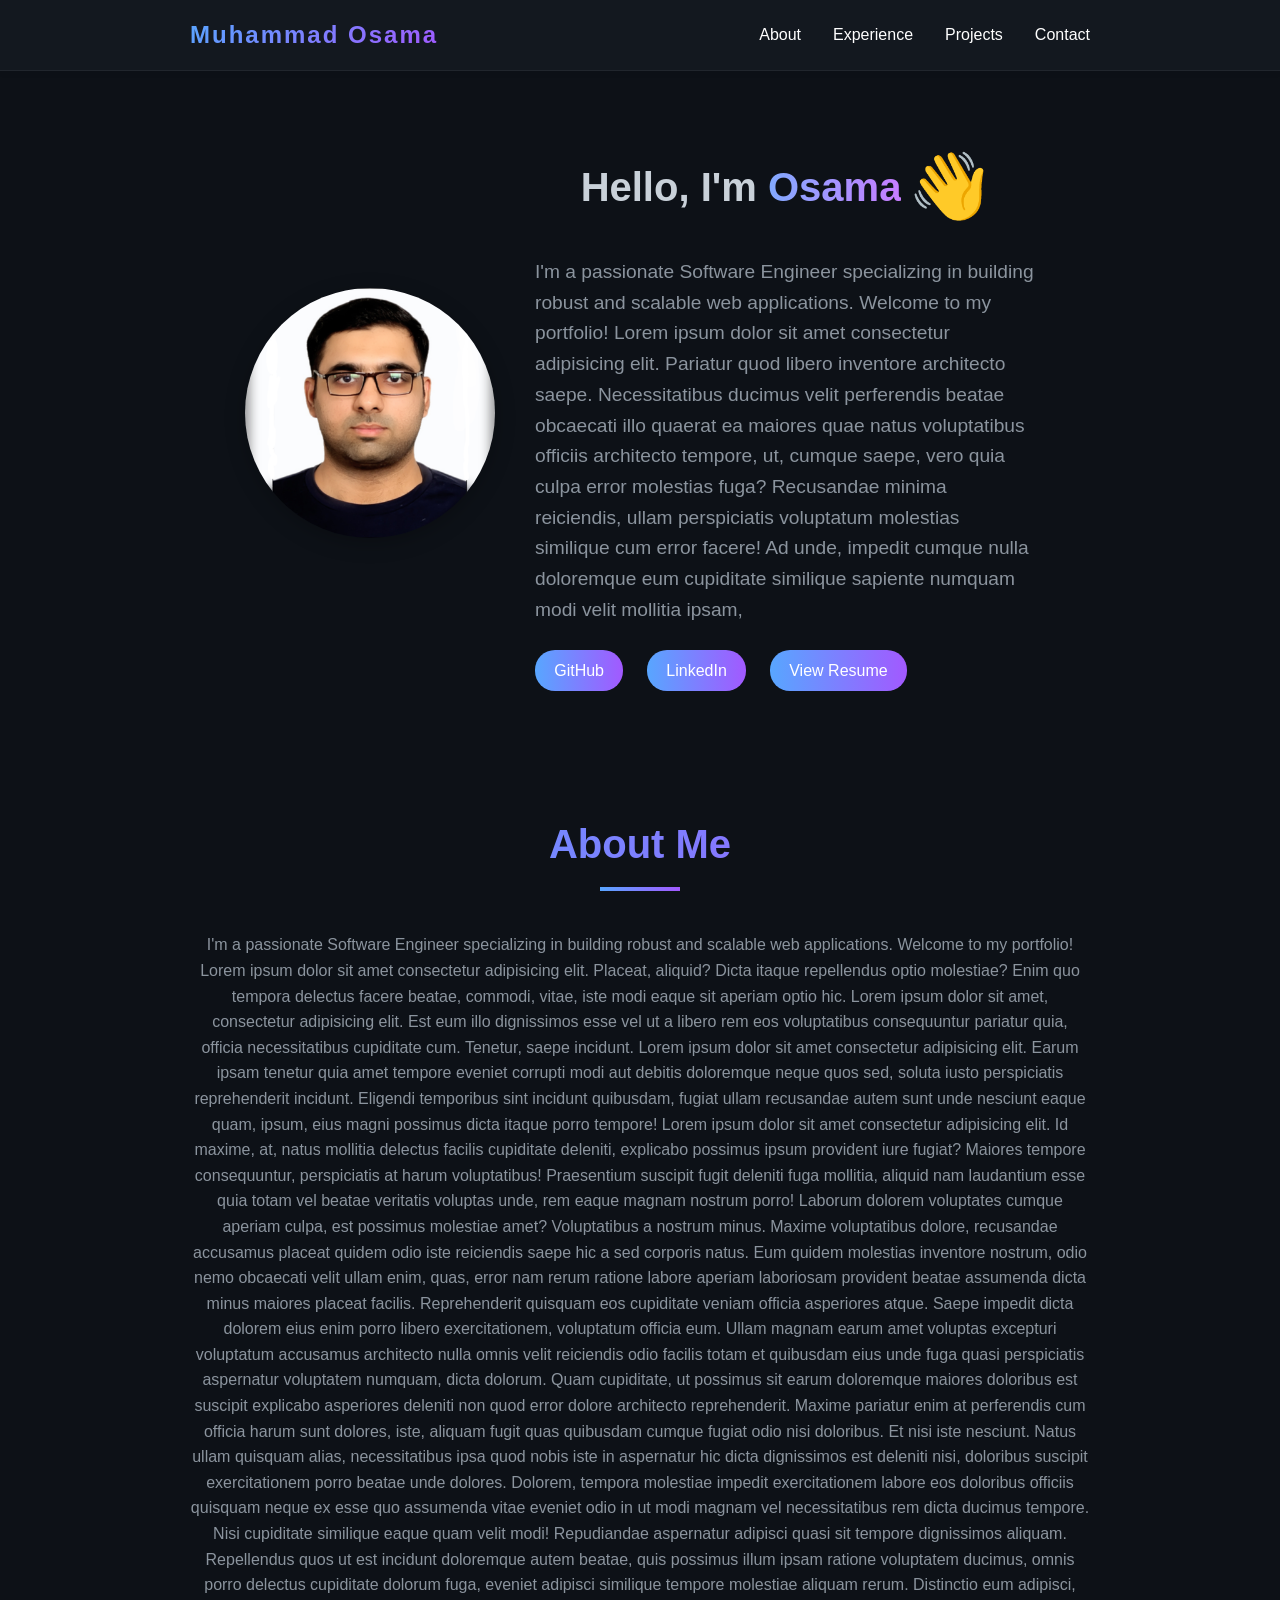
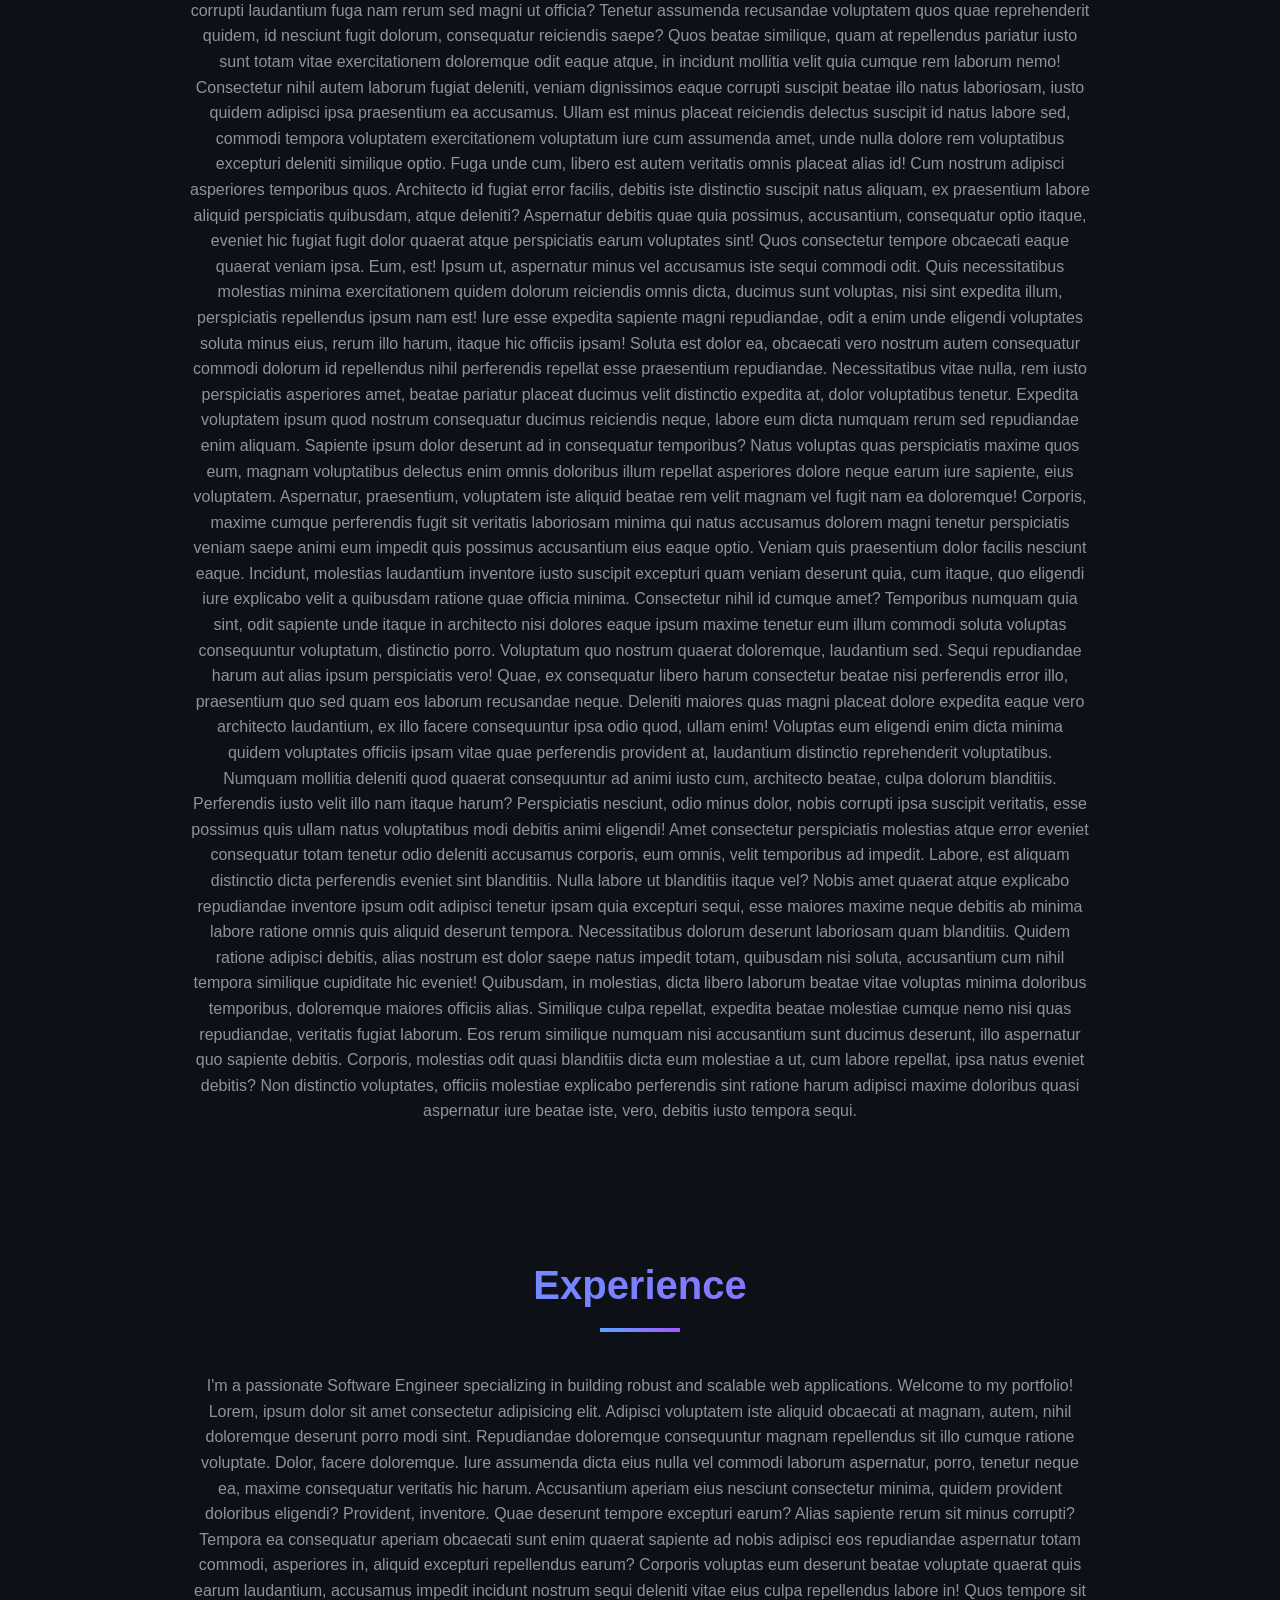
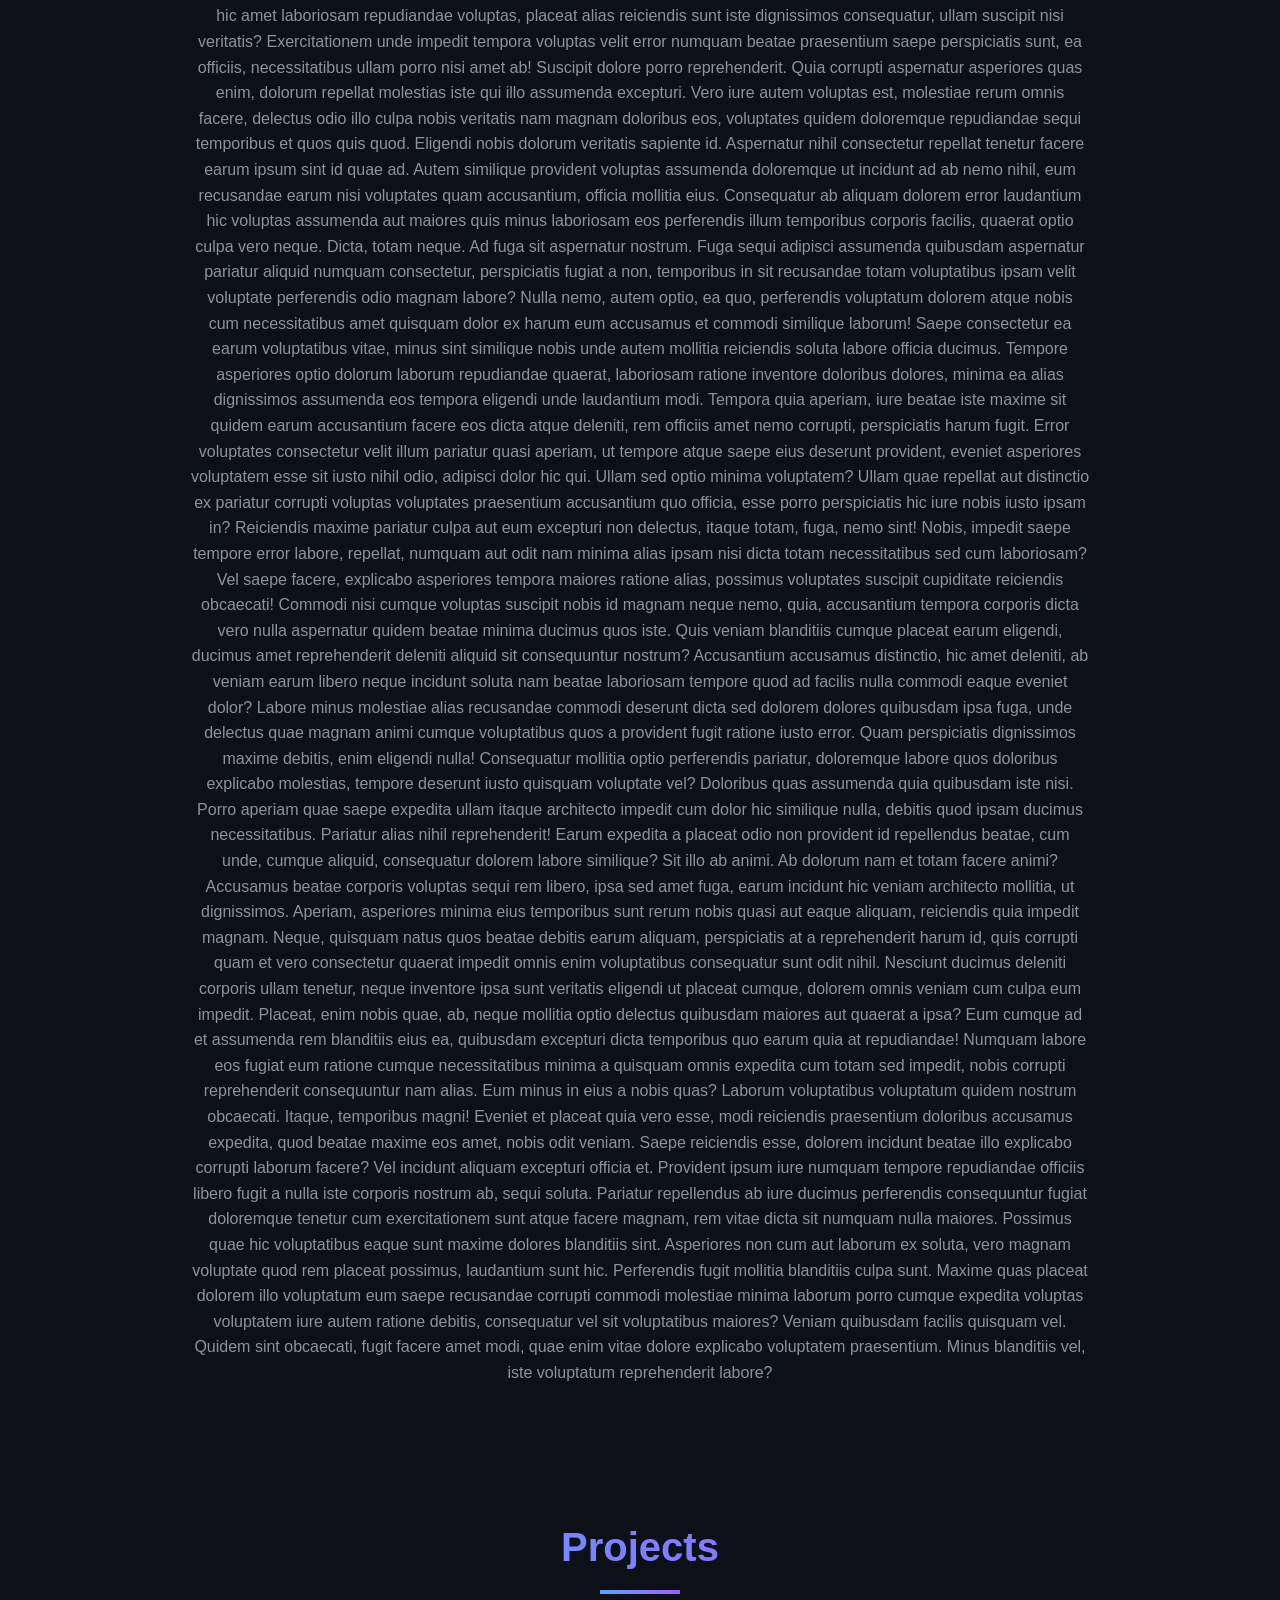
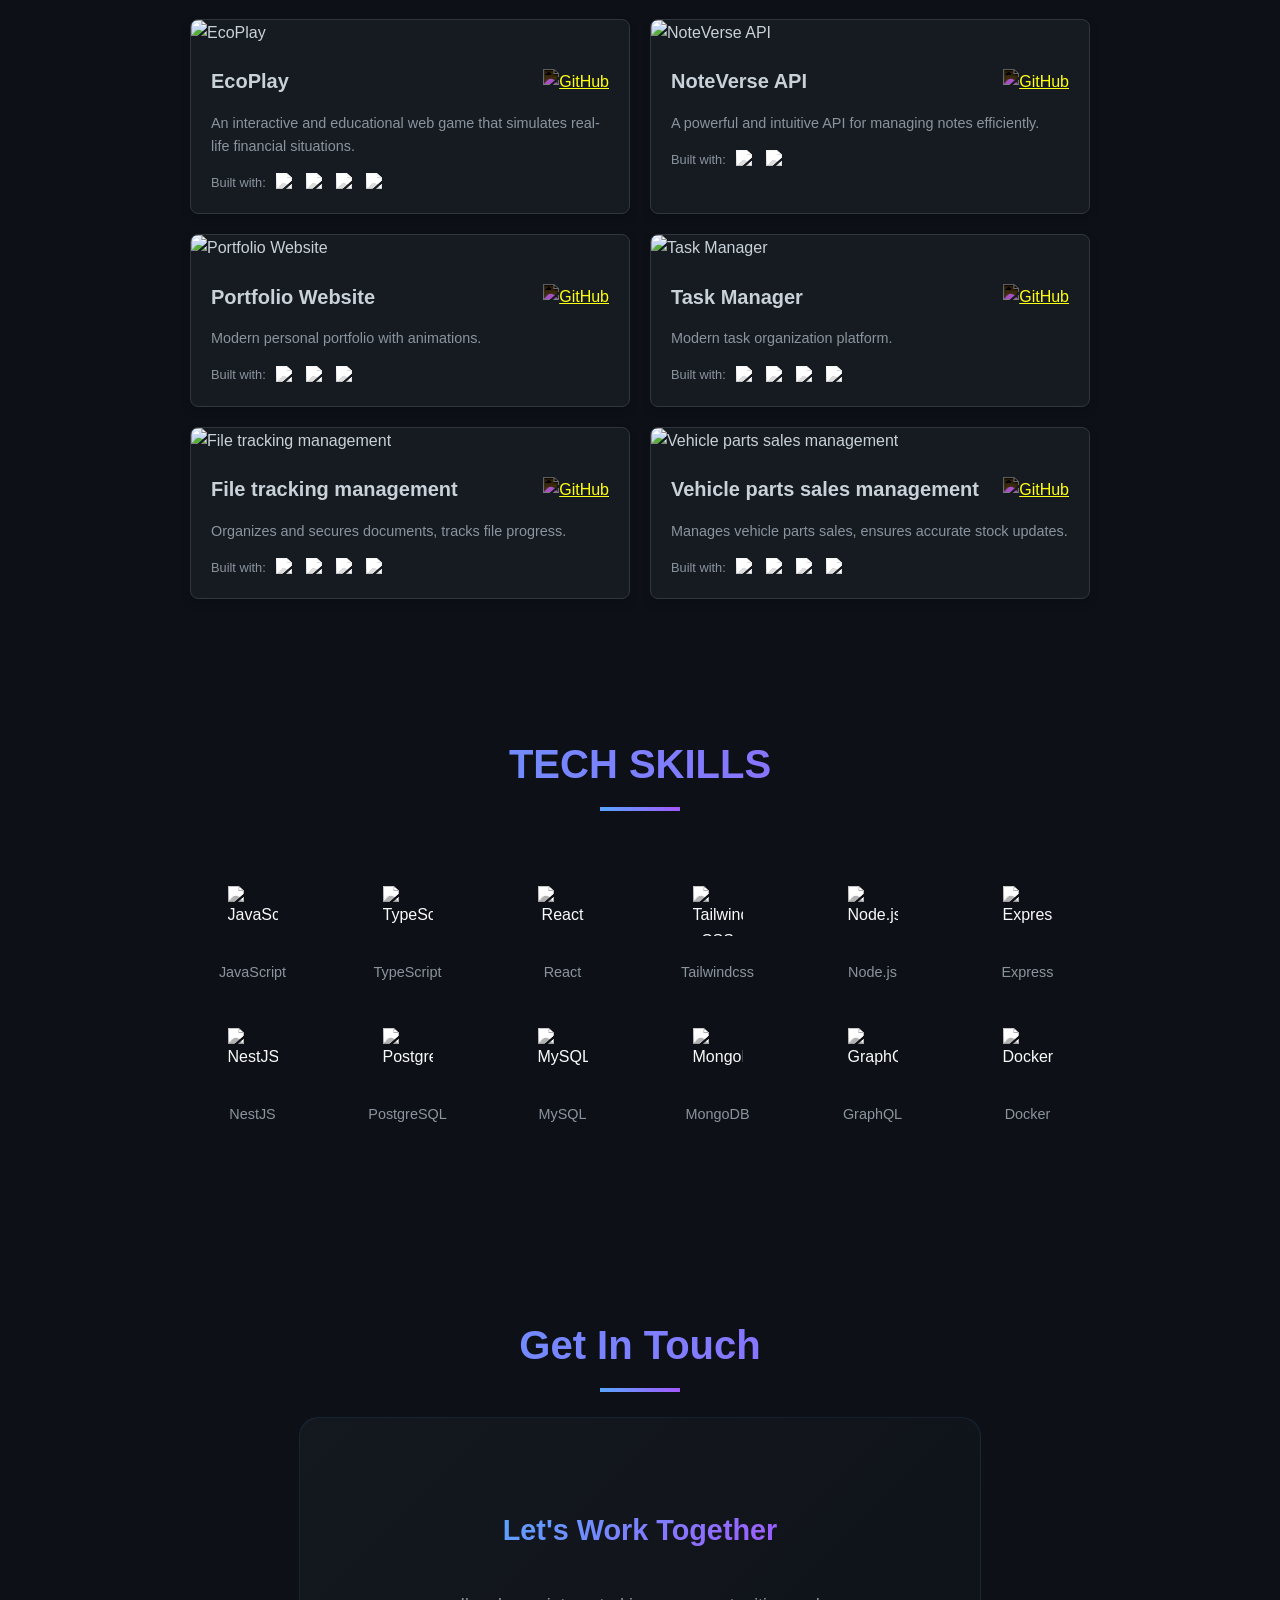
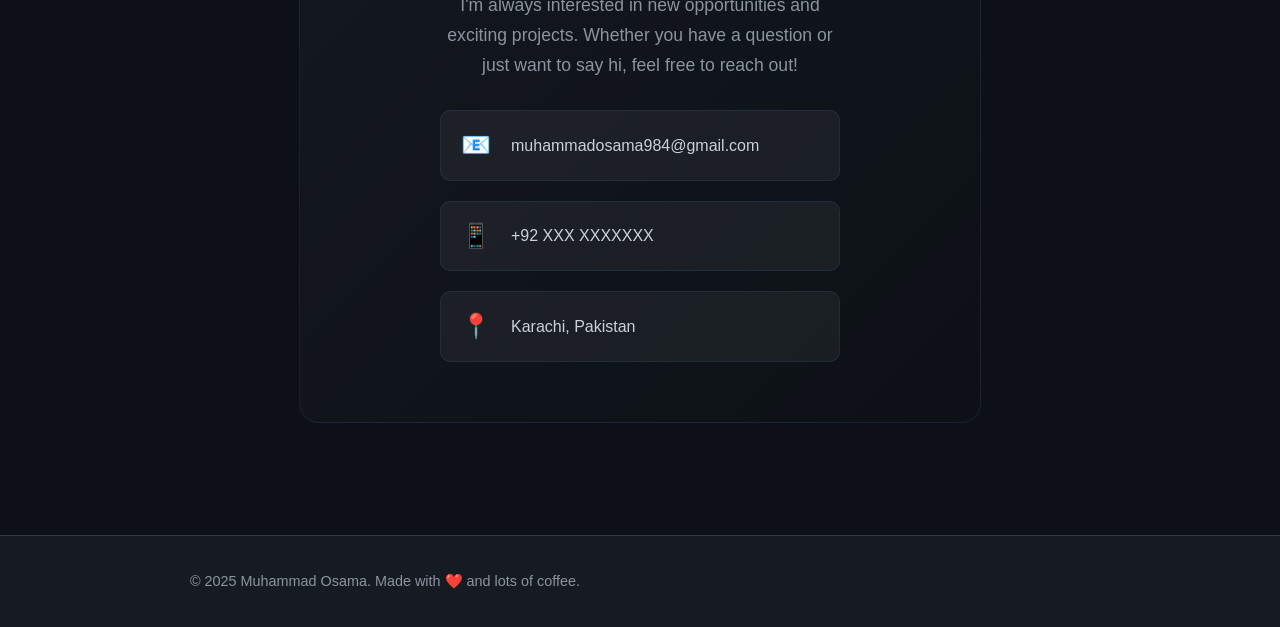
==== docs/index.html @ 700e19a2 "feat: cleaned" ====
<!DOCTYPE html>
<html lang="en">
  <head>
    <meta charset="UTF-8" />
    <meta name="viewport" content="width=device-width, initial-scale=1.0" />
    <title>Portfolio</title>
    <link rel="stylesheet" href="style.css" />
  </head>
  <body>
    <nav>
      <div class="container nav-container">
        <div class="logo">Muhammad Osama</div>

        <ul class="navbar">
          <li><a href="#about">About</a></li>
          <li><a href="#experience">Experience</a></li>
          <li><a href="#projects">Projects</a></li>
          <li><a href="#contact">Contact</a></li>
        </ul>
      </div>
    </nav>
    <header class="intro-section container">
      <div class="intro-flex">
        <img
          src="49d0c488-ae77-48f6-b3bd-8326aa9d37d3.png"
          alt="Muhammad Osama"
          class="profile-pic"
        />
        <div class="intro-text">
          <div class="greeting">
            <h1>Hello, I'm <span class="name-gradient">Osama</span></h1>
            <span class="wave">👋</span>
          </div>
          <p>
            I'm a passionate Software Engineer specializing in building robust
            and scalable web applications. Welcome to my portfolio! Lorem ipsum
            dolor sit amet consectetur adipisicing elit. Pariatur quod libero
            inventore architecto saepe. Necessitatibus ducimus velit perferendis
            beatae obcaecati illo quaerat ea maiores quae natus voluptatibus
            officiis architecto tempore, ut, cumque saepe, vero quia culpa error
            molestias fuga? Recusandae minima reiciendis, ullam perspiciatis
            voluptatum molestias similique cum error facere! Ad unde, impedit
            cumque nulla doloremque eum cupiditate similique sapiente numquam
            modi velit mollitia ipsam,
          </p>
          <div class="social-links">
            <a
              href="https://github.com/muhammadosama984"
              target="_blank"
              class="resume-button"
              >GitHub</a
            >
            <a
              href="https://www.linkedin.com/in/muhammadosama984/"
              target="_blank"
              class="resume-button"
              >LinkedIn</a
            >
            <a
              href="Muhammad-Osama-CV.pdf"
              download="Muhammad-Osama-CV.pdf"
              class="resume-button"
              >View Resume</a
            >
          </div>
        </div>
      </div>
    </header>

    <section id="about" class="about-section container hidden">
      <h2 class="section-title">About Me</h2>
      <p>
        I'm a passionate Software Engineer specializing in building robust and
        scalable web applications. Welcome to my portfolio! Lorem ipsum dolor
        sit amet consectetur adipisicing elit. Placeat, aliquid? Dicta itaque
        repellendus optio molestiae? Enim quo tempora delectus facere beatae,
        commodi, vitae, iste modi eaque sit aperiam optio hic. Lorem ipsum dolor
        sit amet, consectetur adipisicing elit. Est eum illo dignissimos esse
        vel ut a libero rem eos voluptatibus consequuntur pariatur quia, officia
        necessitatibus cupiditate cum. Tenetur, saepe incidunt. Lorem ipsum
        dolor sit amet consectetur adipisicing elit. Earum ipsam tenetur quia
        amet tempore eveniet corrupti modi aut debitis doloremque neque quos
        sed, soluta iusto perspiciatis reprehenderit incidunt. Eligendi
        temporibus sint incidunt quibusdam, fugiat ullam recusandae autem sunt
        unde nesciunt eaque quam, ipsum, eius magni possimus dicta itaque porro
        tempore! Lorem ipsum dolor sit amet consectetur adipisicing elit. Id
        maxime, at, natus mollitia delectus facilis cupiditate deleniti,
        explicabo possimus ipsum provident iure fugiat? Maiores tempore
        consequuntur, perspiciatis at harum voluptatibus! Praesentium suscipit
        fugit deleniti fuga mollitia, aliquid nam laudantium esse quia totam vel
        beatae veritatis voluptas unde, rem eaque magnam nostrum porro! Laborum
        dolorem voluptates cumque aperiam culpa, est possimus molestiae amet?
        Voluptatibus a nostrum minus. Maxime voluptatibus dolore, recusandae
        accusamus placeat quidem odio iste reiciendis saepe hic a sed corporis
        natus. Eum quidem molestias inventore nostrum, odio nemo obcaecati velit
        ullam enim, quas, error nam rerum ratione labore aperiam laboriosam
        provident beatae assumenda dicta minus maiores placeat facilis.
        Reprehenderit quisquam eos cupiditate veniam officia asperiores atque.
        Saepe impedit dicta dolorem eius enim porro libero exercitationem,
        voluptatum officia eum. Ullam magnam earum amet voluptas excepturi
        voluptatum accusamus architecto nulla omnis velit reiciendis odio
        facilis totam et quibusdam eius unde fuga quasi perspiciatis aspernatur
        voluptatem numquam, dicta dolorum. Quam cupiditate, ut possimus sit
        earum doloremque maiores doloribus est suscipit explicabo asperiores
        deleniti non quod error dolore architecto reprehenderit. Maxime pariatur
        enim at perferendis cum officia harum sunt dolores, iste, aliquam fugit
        quas quibusdam cumque fugiat odio nisi doloribus. Et nisi iste nesciunt.
        Natus ullam quisquam alias, necessitatibus ipsa quod nobis iste in
        aspernatur hic dicta dignissimos est deleniti nisi, doloribus suscipit
        exercitationem porro beatae unde dolores. Dolorem, tempora molestiae
        impedit exercitationem labore eos doloribus officiis quisquam neque ex
        esse quo assumenda vitae eveniet odio in ut modi magnam vel
        necessitatibus rem dicta ducimus tempore. Nisi cupiditate similique
        eaque quam velit modi! Repudiandae aspernatur adipisci quasi sit tempore
        dignissimos aliquam. Repellendus quos ut est incidunt doloremque autem
        beatae, quis possimus illum ipsam ratione voluptatem ducimus, omnis
        porro delectus cupiditate dolorum fuga, eveniet adipisci similique
        tempore molestiae aliquam rerum. Distinctio eum adipisci, corrupti
        laudantium fuga nam rerum sed magni ut officia? Tenetur assumenda
        recusandae voluptatem quos quae reprehenderit quidem, id nesciunt fugit
        dolorum, consequatur reiciendis saepe? Quos beatae similique, quam at
        repellendus pariatur iusto sunt totam vitae exercitationem doloremque
        odit eaque atque, in incidunt mollitia velit quia cumque rem laborum
        nemo! Consectetur nihil autem laborum fugiat deleniti, veniam
        dignissimos eaque corrupti suscipit beatae illo natus laboriosam, iusto
        quidem adipisci ipsa praesentium ea accusamus. Ullam est minus placeat
        reiciendis delectus suscipit id natus labore sed, commodi tempora
        voluptatem exercitationem voluptatum iure cum assumenda amet, unde nulla
        dolore rem voluptatibus excepturi deleniti similique optio. Fuga unde
        cum, libero est autem veritatis omnis placeat alias id! Cum nostrum
        adipisci asperiores temporibus quos. Architecto id fugiat error facilis,
        debitis iste distinctio suscipit natus aliquam, ex praesentium labore
        aliquid perspiciatis quibusdam, atque deleniti? Aspernatur debitis quae
        quia possimus, accusantium, consequatur optio itaque, eveniet hic fugiat
        fugit dolor quaerat atque perspiciatis earum voluptates sint! Quos
        consectetur tempore obcaecati eaque quaerat veniam ipsa. Eum, est! Ipsum
        ut, aspernatur minus vel accusamus iste sequi commodi odit. Quis
        necessitatibus molestias minima exercitationem quidem dolorum reiciendis
        omnis dicta, ducimus sunt voluptas, nisi sint expedita illum,
        perspiciatis repellendus ipsum nam est! Iure esse expedita sapiente
        magni repudiandae, odit a enim unde eligendi voluptates soluta minus
        eius, rerum illo harum, itaque hic officiis ipsam! Soluta est dolor ea,
        obcaecati vero nostrum autem consequatur commodi dolorum id repellendus
        nihil perferendis repellat esse praesentium repudiandae. Necessitatibus
        vitae nulla, rem iusto perspiciatis asperiores amet, beatae pariatur
        placeat ducimus velit distinctio expedita at, dolor voluptatibus
        tenetur. Expedita voluptatem ipsum quod nostrum consequatur ducimus
        reiciendis neque, labore eum dicta numquam rerum sed repudiandae enim
        aliquam. Sapiente ipsum dolor deserunt ad in consequatur temporibus?
        Natus voluptas quas perspiciatis maxime quos eum, magnam voluptatibus
        delectus enim omnis doloribus illum repellat asperiores dolore neque
        earum iure sapiente, eius voluptatem. Aspernatur, praesentium,
        voluptatem iste aliquid beatae rem velit magnam vel fugit nam ea
        doloremque! Corporis, maxime cumque perferendis fugit sit veritatis
        laboriosam minima qui natus accusamus dolorem magni tenetur perspiciatis
        veniam saepe animi eum impedit quis possimus accusantium eius eaque
        optio. Veniam quis praesentium dolor facilis nesciunt eaque. Incidunt,
        molestias laudantium inventore iusto suscipit excepturi quam veniam
        deserunt quia, cum itaque, quo eligendi iure explicabo velit a quibusdam
        ratione quae officia minima. Consectetur nihil id cumque amet?
        Temporibus numquam quia sint, odit sapiente unde itaque in architecto
        nisi dolores eaque ipsum maxime tenetur eum illum commodi soluta
        voluptas consequuntur voluptatum, distinctio porro. Voluptatum quo
        nostrum quaerat doloremque, laudantium sed. Sequi repudiandae harum aut
        alias ipsum perspiciatis vero! Quae, ex consequatur libero harum
        consectetur beatae nisi perferendis error illo, praesentium quo sed quam
        eos laborum recusandae neque. Deleniti maiores quas magni placeat dolore
        expedita eaque vero architecto laudantium, ex illo facere consequuntur
        ipsa odio quod, ullam enim! Voluptas eum eligendi enim dicta minima
        quidem voluptates officiis ipsam vitae quae perferendis provident at,
        laudantium distinctio reprehenderit voluptatibus. Numquam mollitia
        deleniti quod quaerat consequuntur ad animi iusto cum, architecto
        beatae, culpa dolorum blanditiis. Perferendis iusto velit illo nam
        itaque harum? Perspiciatis nesciunt, odio minus dolor, nobis corrupti
        ipsa suscipit veritatis, esse possimus quis ullam natus voluptatibus
        modi debitis animi eligendi! Amet consectetur perspiciatis molestias
        atque error eveniet consequatur totam tenetur odio deleniti accusamus
        corporis, eum omnis, velit temporibus ad impedit. Labore, est aliquam
        distinctio dicta perferendis eveniet sint blanditiis. Nulla labore ut
        blanditiis itaque vel? Nobis amet quaerat atque explicabo repudiandae
        inventore ipsum odit adipisci tenetur ipsam quia excepturi sequi, esse
        maiores maxime neque debitis ab minima labore ratione omnis quis aliquid
        deserunt tempora. Necessitatibus dolorum deserunt laboriosam quam
        blanditiis. Quidem ratione adipisci debitis, alias nostrum est dolor
        saepe natus impedit totam, quibusdam nisi soluta, accusantium cum nihil
        tempora similique cupiditate hic eveniet! Quibusdam, in molestias, dicta
        libero laborum beatae vitae voluptas minima doloribus temporibus,
        doloremque maiores officiis alias. Similique culpa repellat, expedita
        beatae molestiae cumque nemo nisi quas repudiandae, veritatis fugiat
        laborum. Eos rerum similique numquam nisi accusantium sunt ducimus
        deserunt, illo aspernatur quo sapiente debitis. Corporis, molestias odit
        quasi blanditiis dicta eum molestiae a ut, cum labore repellat, ipsa
        natus eveniet debitis? Non distinctio voluptates, officiis molestiae
        explicabo perferendis sint ratione harum adipisci maxime doloribus quasi
        aspernatur iure beatae iste, vero, debitis iusto tempora sequi.
      </p>
    </section>

    <section
      id="experience"
      class="experience-section container hidden slide-in-left"
    >
      <h2 class="section-title">Experience</h2>
      <p>
        I'm a passionate Software Engineer specializing in building robust and
        scalable web applications. Welcome to my portfolio! Lorem, ipsum dolor
        sit amet consectetur adipisicing elit. Adipisci voluptatem iste aliquid
        obcaecati at magnam, autem, nihil doloremque deserunt porro modi sint.
        Repudiandae doloremque consequuntur magnam repellendus sit illo cumque
        ratione voluptate. Dolor, facere doloremque. Iure assumenda dicta eius
        nulla vel commodi laborum aspernatur, porro, tenetur neque ea, maxime
        consequatur veritatis hic harum. Accusantium aperiam eius nesciunt
        consectetur minima, quidem provident doloribus eligendi? Provident,
        inventore. Quae deserunt tempore excepturi earum? Alias sapiente rerum
        sit minus corrupti? Tempora ea consequatur aperiam obcaecati sunt enim
        quaerat sapiente ad nobis adipisci eos repudiandae aspernatur totam
        commodi, asperiores in, aliquid excepturi repellendus earum? Corporis
        voluptas eum deserunt beatae voluptate quaerat quis earum laudantium,
        accusamus impedit incidunt nostrum sequi deleniti vitae eius culpa
        repellendus labore in! Quos tempore sit hic amet laboriosam repudiandae
        voluptas, placeat alias reiciendis sunt iste dignissimos consequatur,
        ullam suscipit nisi veritatis? Exercitationem unde impedit tempora
        voluptas velit error numquam beatae praesentium saepe perspiciatis sunt,
        ea officiis, necessitatibus ullam porro nisi amet ab! Suscipit dolore
        porro reprehenderit. Quia corrupti aspernatur asperiores quas enim,
        dolorum repellat molestias iste qui illo assumenda excepturi. Vero iure
        autem voluptas est, molestiae rerum omnis facere, delectus odio illo
        culpa nobis veritatis nam magnam doloribus eos, voluptates quidem
        doloremque repudiandae sequi temporibus et quos quis quod. Eligendi
        nobis dolorum veritatis sapiente id. Aspernatur nihil consectetur
        repellat tenetur facere earum ipsum sint id quae ad. Autem similique
        provident voluptas assumenda doloremque ut incidunt ad ab nemo nihil,
        eum recusandae earum nisi voluptates quam accusantium, officia mollitia
        eius. Consequatur ab aliquam dolorem error laudantium hic voluptas
        assumenda aut maiores quis minus laboriosam eos perferendis illum
        temporibus corporis facilis, quaerat optio culpa vero neque. Dicta,
        totam neque. Ad fuga sit aspernatur nostrum. Fuga sequi adipisci
        assumenda quibusdam aspernatur pariatur aliquid numquam consectetur,
        perspiciatis fugiat a non, temporibus in sit recusandae totam
        voluptatibus ipsam velit voluptate perferendis odio magnam labore? Nulla
        nemo, autem optio, ea quo, perferendis voluptatum dolorem atque nobis
        cum necessitatibus amet quisquam dolor ex harum eum accusamus et commodi
        similique laborum! Saepe consectetur ea earum voluptatibus vitae, minus
        sint similique nobis unde autem mollitia reiciendis soluta labore
        officia ducimus. Tempore asperiores optio dolorum laborum repudiandae
        quaerat, laboriosam ratione inventore doloribus dolores, minima ea alias
        dignissimos assumenda eos tempora eligendi unde laudantium modi. Tempora
        quia aperiam, iure beatae iste maxime sit quidem earum accusantium
        facere eos dicta atque deleniti, rem officiis amet nemo corrupti,
        perspiciatis harum fugit. Error voluptates consectetur velit illum
        pariatur quasi aperiam, ut tempore atque saepe eius deserunt provident,
        eveniet asperiores voluptatem esse sit iusto nihil odio, adipisci dolor
        hic qui. Ullam sed optio minima voluptatem? Ullam quae repellat aut
        distinctio ex pariatur corrupti voluptas voluptates praesentium
        accusantium quo officia, esse porro perspiciatis hic iure nobis iusto
        ipsam in? Reiciendis maxime pariatur culpa aut eum excepturi non
        delectus, itaque totam, fuga, nemo sint! Nobis, impedit saepe tempore
        error labore, repellat, numquam aut odit nam minima alias ipsam nisi
        dicta totam necessitatibus sed cum laboriosam? Vel saepe facere,
        explicabo asperiores tempora maiores ratione alias, possimus voluptates
        suscipit cupiditate reiciendis obcaecati! Commodi nisi cumque voluptas
        suscipit nobis id magnam neque nemo, quia, accusantium tempora corporis
        dicta vero nulla aspernatur quidem beatae minima ducimus quos iste. Quis
        veniam blanditiis cumque placeat earum eligendi, ducimus amet
        reprehenderit deleniti aliquid sit consequuntur nostrum? Accusantium
        accusamus distinctio, hic amet deleniti, ab veniam earum libero neque
        incidunt soluta nam beatae laboriosam tempore quod ad facilis nulla
        commodi eaque eveniet dolor? Labore minus molestiae alias recusandae
        commodi deserunt dicta sed dolorem dolores quibusdam ipsa fuga, unde
        delectus quae magnam animi cumque voluptatibus quos a provident fugit
        ratione iusto error. Quam perspiciatis dignissimos maxime debitis, enim
        eligendi nulla! Consequatur mollitia optio perferendis pariatur,
        doloremque labore quos doloribus explicabo molestias, tempore deserunt
        iusto quisquam voluptate vel? Doloribus quas assumenda quia quibusdam
        iste nisi. Porro aperiam quae saepe expedita ullam itaque architecto
        impedit cum dolor hic similique nulla, debitis quod ipsam ducimus
        necessitatibus. Pariatur alias nihil reprehenderit! Earum expedita a
        placeat odio non provident id repellendus beatae, cum unde, cumque
        aliquid, consequatur dolorem labore similique? Sit illo ab animi. Ab
        dolorum nam et totam facere animi? Accusamus beatae corporis voluptas
        sequi rem libero, ipsa sed amet fuga, earum incidunt hic veniam
        architecto mollitia, ut dignissimos. Aperiam, asperiores minima eius
        temporibus sunt rerum nobis quasi aut eaque aliquam, reiciendis quia
        impedit magnam. Neque, quisquam natus quos beatae debitis earum aliquam,
        perspiciatis at a reprehenderit harum id, quis corrupti quam et vero
        consectetur quaerat impedit omnis enim voluptatibus consequatur sunt
        odit nihil. Nesciunt ducimus deleniti corporis ullam tenetur, neque
        inventore ipsa sunt veritatis eligendi ut placeat cumque, dolorem omnis
        veniam cum culpa eum impedit. Placeat, enim nobis quae, ab, neque
        mollitia optio delectus quibusdam maiores aut quaerat a ipsa? Eum cumque
        ad et assumenda rem blanditiis eius ea, quibusdam excepturi dicta
        temporibus quo earum quia at repudiandae! Numquam labore eos fugiat eum
        ratione cumque necessitatibus minima a quisquam omnis expedita cum totam
        sed impedit, nobis corrupti reprehenderit consequuntur nam alias. Eum
        minus in eius a nobis quas? Laborum voluptatibus voluptatum quidem
        nostrum obcaecati. Itaque, temporibus magni! Eveniet et placeat quia
        vero esse, modi reiciendis praesentium doloribus accusamus expedita,
        quod beatae maxime eos amet, nobis odit veniam. Saepe reiciendis esse,
        dolorem incidunt beatae illo explicabo corrupti laborum facere? Vel
        incidunt aliquam excepturi officia et. Provident ipsum iure numquam
        tempore repudiandae officiis libero fugit a nulla iste corporis nostrum
        ab, sequi soluta. Pariatur repellendus ab iure ducimus perferendis
        consequuntur fugiat doloremque tenetur cum exercitationem sunt atque
        facere magnam, rem vitae dicta sit numquam nulla maiores. Possimus quae
        hic voluptatibus eaque sunt maxime dolores blanditiis sint. Asperiores
        non cum aut laborum ex soluta, vero magnam voluptate quod rem placeat
        possimus, laudantium sunt hic. Perferendis fugit mollitia blanditiis
        culpa sunt. Maxime quas placeat dolorem illo voluptatum eum saepe
        recusandae corrupti commodi molestiae minima laborum porro cumque
        expedita voluptas voluptatem iure autem ratione debitis, consequatur vel
        sit voluptatibus maiores? Veniam quibusdam facilis quisquam vel. Quidem
        sint obcaecati, fugit facere amet modi, quae enim vitae dolore explicabo
        voluptatem praesentium. Minus blanditiis vel, iste voluptatum
        reprehenderit labore?
      </p>
    </section>

    <section
      id="projects"
      class="projects-section container hidden slide-in-right"
    >
      <h2 class="section-title">Projects</h2>
      <div class="projects-grid">
        <!-- Project 1: EcoPlay -->
        <div class="project-card">
          <img
            src="https://www.fcbarcelona.com/fcbarcelona/photo/2022/08/02/ae5252d1-b79b-4950-9e34-6e67fac09bb0/LeoMessi20092010_pic_fcb-arsenal62.jpg"
            alt="EcoPlay"
            class="project-image"
          />
          <div class="project-content">
            <div class="project-header">
              <h3 class="project-title">EcoPlay</h3>
              <a href="#" target="_blank" class="project-link">
                <img
                  src="https://cdn.jsdelivr.net/npm/simple-icons@v11/icons/github.svg"
                  alt="GitHub"
                />
              </a>
            </div>
            <p class="project-description">
              An interactive and educational web game that simulates real-life
              financial situations.
            </p>
            <div class="project-tech">
              <span>Built with:</span>
              <img
                src="https://cdn.jsdelivr.net/npm/simple-icons@v11/icons/react.svg"
                alt="React"
              />
              <img
                src="https://cdn.jsdelivr.net/npm/simple-icons@v11/icons/tailwindcss.svg"
                alt="Tailwind CSS"
              />
              <img
                src="https://cdn.jsdelivr.net/npm/simple-icons@v11/icons/express.svg"
                alt="Express.js"
              />
              <img
                src="https://cdn.jsdelivr.net/npm/simple-icons@v11/icons/mongodb.svg"
                alt="MongoDB"
              />
            </div>
          </div>
        </div>
        <!-- Project 2: NoteVerse API -->
        <div class="project-card">
          <img
            src="https://images.unsplash.com/photo-1521791055366-0d553872125f?auto=format&fit=crop&w=400&q=80"
            alt="NoteVerse API"
            class="project-image"
          />
          <div class="project-content">
            <div class="project-header">
              <h3 class="project-title">NoteVerse API</h3>
              <a href="#" target="_blank" class="project-link">
                <img
                  src="https://cdn.jsdelivr.net/npm/simple-icons@v11/icons/github.svg"
                  alt="GitHub"
                />
              </a>
            </div>
            <p class="project-description">
              A powerful and intuitive API for managing notes efficiently.
            </p>
            <div class="project-tech">
              <span>Built with:</span>
              <img
                src="https://cdn.jsdelivr.net/npm/simple-icons@v11/icons/express.svg"
                alt="Express.js"
              />
              <img
                src="https://cdn.jsdelivr.net/npm/simple-icons@v11/icons/mongodb.svg"
                alt="MongoDB"
              />
            </div>
          </div>
        </div>
        <!-- Project 3: Portfolio Website -->
        <div class="project-card">
          <img
            src="https://images.unsplash.com/photo-1551434678-e076c223a692?auto=format&fit=crop&w=400&q=80"
            alt="Portfolio Website"
            class="project-image"
          />
          <div class="project-content">
            <div class="project-header">
              <h3 class="project-title">Portfolio Website</h3>
              <a href="#" target="_blank" class="project-link">
                <img
                  src="https://cdn.jsdelivr.net/npm/simple-icons@v11/icons/github.svg"
                  alt="GitHub"
                />
              </a>
            </div>
            <p class="project-description">
              Modern personal portfolio with animations.
            </p>
            <div class="project-tech">
              <span>Built with:</span>
              <img
                src="https://cdn.jsdelivr.net/npm/simple-icons@v11/icons/nextdotjs.svg"
                alt="Next.js"
              />
              <img
                src="https://cdn.jsdelivr.net/npm/simple-icons@v11/icons/tailwindcss.svg"
                alt="Tailwind CSS"
              />
              <img
                src="https://cdn.jsdelivr.net/npm/simple-icons@v11/icons/typescript.svg"
                alt="TypeScript"
              />
            </div>
          </div>
        </div>
        <!-- Project 4: Task Manager -->
        <div class="project-card">
          <img
            src="https://images.unsplash.com/photo-1517048676732-d65bc937f952?auto=format&fit=crop&w=400&q=80"
            alt="Task Manager"
            class="project-image"
          />
          <div class="project-content">
            <div class="project-header">
              <h3 class="project-title">Task Manager</h3>
              <a href="#" target="_blank" class="project-link">
                <img
                  src="https://cdn.jsdelivr.net/npm/simple-icons@v11/icons/github.svg"
                  alt="GitHub"
                />
              </a>
            </div>
            <p class="project-description">
              Modern task organization platform.
            </p>
            <div class="project-tech">
              <span>Built with:</span>
              <img
                src="https://cdn.jsdelivr.net/npm/simple-icons@v11/icons/nextdotjs.svg"
                alt="Next.js"
              />
              <img
                src="https://cdn.jsdelivr.net/npm/simple-icons@v11/icons/tailwindcss.svg"
                alt="Tailwind CSS"
              />
              <img
                src="https://cdn.jsdelivr.net/npm/simple-icons@v11/icons/typescript.svg"
                alt="TypeScript"
              />
              <img
                src="https://cdn.jsdelivr.net/npm/simple-icons@v11/icons/sass.svg"
                alt="Sass"
              />
            </div>
          </div>
        </div>
        <!-- Project 5: File tracking management -->
        <div class="project-card">
          <img
            src="https://images.unsplash.com/photo-1481627834876-b7833e8f5570?auto=format&fit=crop&w=400&q=80"
            alt="File tracking management"
            class="project-image"
          />
          <div class="project-content">
            <div class="project-header">
              <h3 class="project-title">File tracking management</h3>
              <a href="#" target="_blank" class="project-link">
                <img
                  src="https://cdn.jsdelivr.net/npm/simple-icons@v11/icons/github.svg"
                  alt="GitHub"
                />
              </a>
            </div>
            <p class="project-description">
              Organizes and secures documents, tracks file progress.
            </p>
            <div class="project-tech">
              <span>Built with:</span>
              <img
                src="https://cdn.jsdelivr.net/npm/simple-icons@v11/icons/react.svg"
                alt="React"
              />
              <img
                src="https://cdn.jsdelivr.net/npm/simple-icons@v11/icons/redux.svg"
                alt="Redux"
              />
              <img
                src="https://cdn.jsdelivr.net/npm/simple-icons@v11/icons/firebase.svg"
                alt="Firebase"
              />
              <img
                src="https://cdn.jsdelivr.net/npm/simple-icons@v11/icons/framer.svg"
                alt="Framer"
              />
            </div>
          </div>
        </div>
        <!-- Project 6: Vehicle parts sales management -->
        <div class="project-card">
          <img
            src="https://fifpro.org/media/5chb3dva/lionel-messi_imago1019567000h.jpg?rxy=0.32986930611281567,0.18704579979466449&rnd=133378758718600000"
            alt="Vehicle parts sales management"
            class="project-image"
          />
          <div class="project-content">
            <div class="project-header">
              <h3 class="project-title">Vehicle parts sales management</h3>
              <a href="#" target="_blank" class="project-link">
                <img
                  src="https://cdn.jsdelivr.net/npm/simple-icons@v11/icons/github.svg"
                  alt="GitHub"
                />
              </a>
            </div>
            <p class="project-description">
              Manages vehicle parts sales, ensures accurate stock updates.
            </p>
            <div class="project-tech">
              <span>Built with:</span>
              <img
                src="https://cdn.jsdelivr.net/npm/simple-icons@v11/icons/react.svg"
                alt="React"
              />
              <img
                src="https://cdn.jsdelivr.net/npm/simple-icons@v11/icons/tailwindcss.svg"
                alt="Tailwind CSS"
              />
              <img
                src="https://cdn.jsdelivr.net/npm/simple-icons@v11/icons/express.svg"
                alt="Express.js"
              />
              <img
                src="https://cdn.jsdelivr.net/npm/simple-icons@v11/icons/framer.svg"
                alt="Framer"
              />
            </div>
          </div>
        </div>
      </div>
    </section>

    <section class="tech-skills-section container hidden">
      <h2 class="section-title">TECH SKILLS</h2>
      <div class="skills-grid">
        <div class="skill-item">
          <img
            src="https://cdn.jsdelivr.net/npm/simple-icons@v11/icons/javascript.svg"
            alt="JavaScript"
          />
          <p>JavaScript</p>
        </div>
        <div class="skill-item">
          <img
            src="https://cdn.jsdelivr.net/npm/simple-icons@v11/icons/typescript.svg"
            alt="TypeScript"
          />
          <p>TypeScript</p>
        </div>
        <div class="skill-item">
          <img
            src="https://cdn.jsdelivr.net/npm/simple-icons@v11/icons/react.svg"
            alt="React"
          />
          <p>React</p>
        </div>
        <div class="skill-item">
          <img
            src="https://cdn.jsdelivr.net/npm/simple-icons@v11/icons/tailwindcss.svg"
            alt="Tailwind CSS"
          />
          <p>Tailwindcss</p>
        </div>
        <div class="skill-item">
          <img
            src="https://cdn.jsdelivr.net/npm/simple-icons@v11/icons/nodedotjs.svg"
            alt="Node.js"
          />
          <p>Node.js</p>
        </div>
        <div class="skill-item">
          <img
            src="https://cdn.jsdelivr.net/npm/simple-icons@v11/icons/express.svg"
            alt="Express"
          />
          <p>Express</p>
        </div>
        <div class="skill-item">
          <img
            src="https://cdn.jsdelivr.net/npm/simple-icons@v11/icons/nestjs.svg"
            alt="NestJS"
          />
          <p>NestJS</p>
        </div>
        <div class="skill-item">
          <img
            src="https://cdn.jsdelivr.net/npm/simple-icons@v11/icons/postgresql.svg"
            alt="PostgreSQL"
          />
          <p>PostgreSQL</p>
        </div>
        <div class="skill-item">
          <img
            src="https://cdn.jsdelivr.net/npm/simple-icons@v11/icons/mysql.svg"
            alt="MySQL"
          />
          <p>MySQL</p>
        </div>
        <div class="skill-item">
          <img
            src="https://cdn.jsdelivr.net/npm/simple-icons@v11/icons/mongodb.svg"
            alt="MongoDB"
          />
          <p>MongoDB</p>
        </div>
        <div class="skill-item">
          <img
            src="https://cdn.jsdelivr.net/npm/simple-icons@v11/icons/graphql.svg"
            alt="GraphQL"
          />
          <p>GraphQL</p>
        </div>
        <div class="skill-item">
          <img
            src="https://cdn.jsdelivr.net/npm/simple-icons@v11/icons/docker.svg"
            alt="Docker"
          />
          <p>Docker</p>
        </div>
      </div>
    </section>

    <section id="contact" class="contact-section container hidden">
      <h2 class="section-title">Get In Touch</h2>
      <div class="contact-wrapper">
        <div class="contact-info-center">
          <h3>Let's Work Together</h3>
          <p>
            I'm always interested in new opportunities and exciting projects.
            Whether you have a question or just want to say hi, feel free to
            reach out!
          </p>
          <div class="contact-details">
            <div class="contact-item">
              <span class="contact-icon">📧</span>
              <span>muhammadosama984@gmail.com</span>
            </div>
            <div class="contact-item">
              <span class="contact-icon">📱</span>
              <span>+92 XXX XXXXXXX</span>
            </div>
            <div class="contact-item">
              <span class="contact-icon">📍</span>
              <span>Karachi, Pakistan</span>
            </div>
          </div>
        </div>
      </div>
    </section>

    <footer class="main-footer hidden">
      <div class="footer-bottom">
        <div class="container">
          <p>&copy; 2025 Muhammad Osama. Made with ❤️ and lots of coffee.</p>
          <a href="#" id="back-to-top">Back to top ↑</a>
        </div>
      </div>
    </footer>

    <script>
      const backToTopButton = document.getElementById("back-to-top");

      window.addEventListener("scroll", () => {
        if (window.pageYOffset > 300) {
          backToTopButton.style.display = "block";
        } else {
          backToTopButton.style.display = "none";
        }
      });

      backToTopButton.addEventListener("click", (e) => {
        e.preventDefault();
        window.scrollTo({
          top: 0,
          behavior: "smooth",
        });
      });

      const observer = new IntersectionObserver((entries) => {
        entries.forEach((entry) => {
          if (entry.isIntersecting) {
            entry.target.classList.add("visible");
          }
        });
      });

      const hiddenElements = document.querySelectorAll(
        ".hidden, .slide-in-left, .slide-in-right"
      );
      hiddenElements.forEach((el) => observer.observe(el));
    </script>
  </body>
</html>
---- docs/style.css ----
html {
  scroll-behavior: smooth;
}
/* General Styles */
body {
  margin: 0;
  font-family: "Segoe UI", "Roboto", Arial, sans-serif;
  background: #0d1117;
  color: #c9d1d9;
  line-height: 1.6;
}
.container {
  width: 90%;
  max-width: 900px;
  margin: 0 auto;
}

/* Navbar */
nav {
  background: rgba(22, 27, 34, 0.8);
  color: #fff;
  box-shadow: 0 2px 8px rgba(0, 0, 0, 0.04);
  backdrop-filter: blur(10px);
  border-bottom: 1px solid #21262d;
  position: sticky;
  top: 0;
  z-index: 100;
}
.nav-container {
  display: flex;
  align-items: center;
  justify-content: space-between;
  padding: 1rem 0;
}
.logo {
  font-size: 1.5rem;
  font-weight: bold;
  letter-spacing: 2px;
  background: linear-gradient(135deg, #58a6ff, #a259ff);
  -webkit-background-clip: text;
  background-clip: text;
  -webkit-text-fill-color: transparent;
}
.navbar {
  list-style: none;
  display: flex;
  gap: 2rem;
  margin: 0;
  padding: 0;
}
.navbar li a {
  color: #fff;
  text-decoration: none;
  font-weight: 500;
  transition: color 0.2s;
}
.navbar li a:hover {
  color: #fff;
  border-color: rgba(88, 166, 255, 0.5);
  transform: translateY(-2px) scale(1.05);
  box-shadow: 0 8px 25px rgba(88, 166, 255, 0.2),
    0 4px 15px rgba(162, 89, 255, 0.1);
  background: rgba(88, 166, 255, 0.1);
}
.navbar li a:active {
  transform: translateY(0) scale(1.02);
}

/* Intro Section */
.intro-section {
  text-align: left;
  padding: 4rem 0 3rem 0;
  display: flex;
  justify-content: center;
  align-items: center;
}

.intro-flex {
  display: flex;
  align-items: center;
  gap: 2.5rem;
  flex-wrap: wrap;
  justify-content: center;
}

.profile-pic {
  width: 250px;
  height: 250px;
  border-radius: 50%;
  object-fit: cover;
  border-image: linear-gradient(135deg, #58a6ff, #a259ff) 1;
  box-shadow: 0 5px 20px rgba(0, 0, 0, 0.25);
  flex-shrink: 0;
}

.intro-text {
  max-width: 500px;
}

.greeting {
  display: flex;
  align-items: center;
  gap: 1rem;
  margin-bottom: 0.5rem;
}

.wave {
  font-size: 2.5rem;
  animation: wave-animation 2.5s infinite;
  transform-origin: 70% 70%;
  display: inline-block;
}

@keyframes wave-animation {
  0% {
    transform: rotate(0deg);
  }
  10% {
    transform: rotate(14deg);
  }
  20% {
    transform: rotate(-8deg);
  }
  30% {
    transform: rotate(14deg);
  }
  40% {
    transform: rotate(-4deg);
  }
  50% {
    transform: rotate(10deg);
  }
  60% {
    transform: rotate(0deg);
  }
  100% {
    transform: rotate(0deg);
  }
}

.intro-section h1 {
  font-size: 2.5rem;
  margin: 0;
}

.intro-section h1 .name-gradient {
  background: linear-gradient(90deg, #82aaff, #c77dff);
  -webkit-background-clip: text;
  background-clip: text;
  -webkit-text-fill-color: transparent;
}

.intro-section p {
  font-size: 1.2rem;
  margin-bottom: 1.5rem;
  color: #8b949e;
}
.social-links {
  display: flex;
  justify-content: flex-start;
  gap: 1.5rem;
}
.social-links a {
  color: #c9d1d9;
  background: #21262d;
  padding: 0.5rem 1.2rem;
  border-radius: 20px;
  text-decoration: none;
  font-weight: 500;
  transition: background 0.2s, color 0.2s;
  border: 1px solid #30363d;
}
.social-links a:hover {
  background-color: #30363d;
  border-color: #8b949e;
}

.resume-button {
  background: linear-gradient(90deg, #58a6ff, #a259ff) !important;
  color: white !important;
  border: none !important;
}

.resume-button:hover {
  filter: brightness(1.2);
}

/* Coding Pictures */
.coding-pics {
  margin: 2rem 0 3rem 0;
}
.coding-pics h2 {
  text-align: center;
  margin-bottom: 1.5rem;
}
.pics-grid {
  display: flex;
  gap: 1.5rem;
  justify-content: center;
  flex-wrap: wrap;
}
.pics-grid img {
  width: 220px;
  height: 150px;
  object-fit: cover;
  border-radius: 12px;
  box-shadow: 0 2px 8px rgba(30, 40, 60, 0.08);
  transition: transform 0.2s;
}
.pics-grid img:hover {
  transform: scale(1.04);
}

/* About Section */
.about-section,
.experience-section {
  padding: 40px 0;
  text-align: center;
}

.about-section p,
.experience-section p {
  color: #8b949e;
}

.about-section h1,
.experience-section h1 {
  font-size: 2rem;
  margin-bottom: 1rem;
}
.skills-list {
  list-style: none;
  padding: 0;
  display: flex;
  gap: 1.2rem;
  flex-wrap: wrap;
}
.skills-list li {
  background: #eaf1fb;
  color: #1a2233;
  padding: 0.5rem 1.2rem;
  border-radius: 20px;
  font-weight: 500;
  margin-bottom: 0.5rem;
}

/* Animation Classes */
.hidden {
  opacity: 0;
  transition: opacity 1s ease-out;
}

.hidden.visible {
  opacity: 1;
}

.slide-in-left {
  transform: translateX(-100%);
  transition: transform 1s ease-out;
}

.slide-in-left.visible {
  transform: translateX(0);
}

.slide-in-right {
  transform: translateX(100%);
  transition: transform 1s ease-out;
}

.slide-in-right.visible {
  transform: translateX(0);
}

/* Projects Section */
.projects-section {
  padding: 40px 0;
}

.projects-grid {
  display: grid;
  grid-template-columns: repeat(auto-fit, minmax(300px, 1fr));
  gap: 20px;
}

.project-card {
  background-color: #161b22;
  border-radius: 8px;
  overflow: hidden;
  box-shadow: 0 4px 8px rgba(0, 0, 0, 0.2);
  transition: transform 0.3s ease;
  border: 1px solid #30363d;
}

.project-card:hover {
  transform: translateY(-5px);
}

.project-image {
  width: 100%;
  height: 180px;
  object-fit: cover;
}

.project-content {
  padding: 20px;
}

.project-header {
  display: flex;
  justify-content: space-between;
  align-items: center;
  margin-bottom: 10px;
}

.project-title {
  font-size: 1.25rem;
  margin: 0;
  color: #c9d1d9;
}

.project-link img {
  width: 24px;
  height: 24px;
  filter: invert(1);
}

.project-description {
  font-size: 0.9rem;
  color: #8b949e;
  margin-bottom: 15px;
}

.project-tech {
  display: flex;
  align-items: center;
  gap: 10px;
}

.project-tech span {
  font-size: 0.8rem;
  color: #8b949e;
}

.project-tech img {
  width: 20px;
  height: 20px;
  filter: grayscale(100%) brightness(1.5);
}

/* Contact Section */
.contact-section {
  padding: 80px 0;
  text-align: center;
}

.contact-section .contact-wrapper {
  background: linear-gradient(
    135deg,
    rgba(22, 27, 34, 0.8),
    rgba(13, 17, 23, 0.9)
  );
  border-radius: 20px;
  border: 1px solid rgba(88, 166, 255, 0.1);
  padding: 60px 40px;
  max-width: 600px;
  margin: 0 auto;
}

.contact-info-center {
  display: flex;
  flex-direction: column;
  align-items: center;
  text-align: center;
}

.contact-info-center h3 {
  font-size: 1.8rem;
  margin-bottom: 20px;
  background: linear-gradient(135deg, #58a6ff, #a259ff);
  -webkit-background-clip: text;
  background-clip: text;
  -webkit-text-fill-color: transparent;
}

.contact-info-center p {
  font-size: 1.1rem;
  color: #8b949e;
  line-height: 1.7;
  margin-bottom: 30px;
  max-width: 400px;
}

.contact-details {
  display: flex;
  flex-direction: column;
  gap: 20px;
  width: 100%;
  max-width: 400px;
}

.contact-item {
  display: flex;
  align-items: center;
  gap: 15px;
  padding: 15px;
  background: rgba(255, 255, 255, 0.05);
  border-radius: 10px;
  border: 1px solid rgba(88, 166, 255, 0.1);
  transition: all 0.3s ease;
}

.contact-item:hover {
  background: rgba(88, 166, 255, 0.1);
  border-color: rgba(88, 166, 255, 0.3);
  transform: translateY(-2px);
}

.contact-icon {
  font-size: 1.5rem;
  width: 40px;
  text-align: center;
}

/* Mobile responsiveness for contact section */
@media (max-width: 768px) {
  .contact-section {
    padding: 50px 0;
  }

  .contact-section .contact-wrapper {
    padding: 40px 20px;
    margin: 0 10px;
  }
}

/* Footer */
.main-footer {
  background-color: #161b22;
  color: #8b949e;
  padding: 0; /* Reset padding */
  border-top: 1px solid #30363d;
  margin-top: 2rem;
}

.footer-bottom {
  padding: 20px 0;
}

.footer-bottom .container {
  display: flex;
  justify-content: space-between;
  align-items: center;
  font-size: 0.9rem;
}

#back-to-top {
  color: #8b949e;
  text-decoration: none;
  display: none; /* Initially hidden */
  transition: color 0.3s ease;
}

#back-to-top:hover {
  color: #58a6ff;
}

/* Section Title */
.section-title {
  font-size: 2.5rem;
  font-weight: bold;
  background: linear-gradient(90deg, #58a6ff, #a259ff);
  -webkit-background-clip: text;
  background-clip: text;
  -webkit-text-fill-color: transparent;
  margin-bottom: 40px;
  position: relative;
  display: inline-block;
  text-align: center;
  width: 100%;
}

.section-title::after {
  content: "";
  position: absolute;
  left: 50%;
  transform: translateX(-50%);
  bottom: -15px;
  width: 80px;
  height: 4px;
  background: linear-gradient(90deg, #58a6ff, #a259ff);
}

/* Tech Skills Section */
.tech-skills-section {
  padding: 60px 0;
  text-align: center;
}

.skills-grid {
  display: grid;
  grid-template-columns: repeat(auto-fit, minmax(120px, 1fr));
  gap: 30px;
  margin-top: 50px;
}

.skill-item {
  display: flex;
  flex-direction: column;
  align-items: center;
  gap: 10px;
}

.skill-item img {
  width: 50px;
  height: 50px;
  object-fit: contain;
  filter: grayscale(1) brightness(1.2);
  transition: filter 0.3s ease, transform 0.3s ease;
}

.skill-item:hover img {
  filter: none;
  transform: scale(1.1);
}

.skill-item p {
  font-size: 0.9rem;
  color: #8b949e;
}

/* Responsive Design */
@media (max-width: 700px) {
  .nav-container,
  .container {
    width: 98%;
  }
  .navbar {
    gap: 1rem;
  }
  .pics-grid {
    flex-direction: column;
    align-items: center;
  }
  .skills-list {
    flex-direction: column;
    gap: 0.5rem;
    align-items: flex-start;
  }
  .contact-form {
    padding: 1rem;
  }
}

.wave {
  display: inline-block;
  animation-name: wave-animation;
  text-align: center;
  animation-duration: 2.5s;
  animation-iteration-count: infinite;
  transform-origin: 70% 70%;
  font-size: 4rem;
}

.greeting {
  font-size: 2.5rem;
  justify-content: center;
  display: flex;
  align-items: center;
  gap: 0.5rem;
}
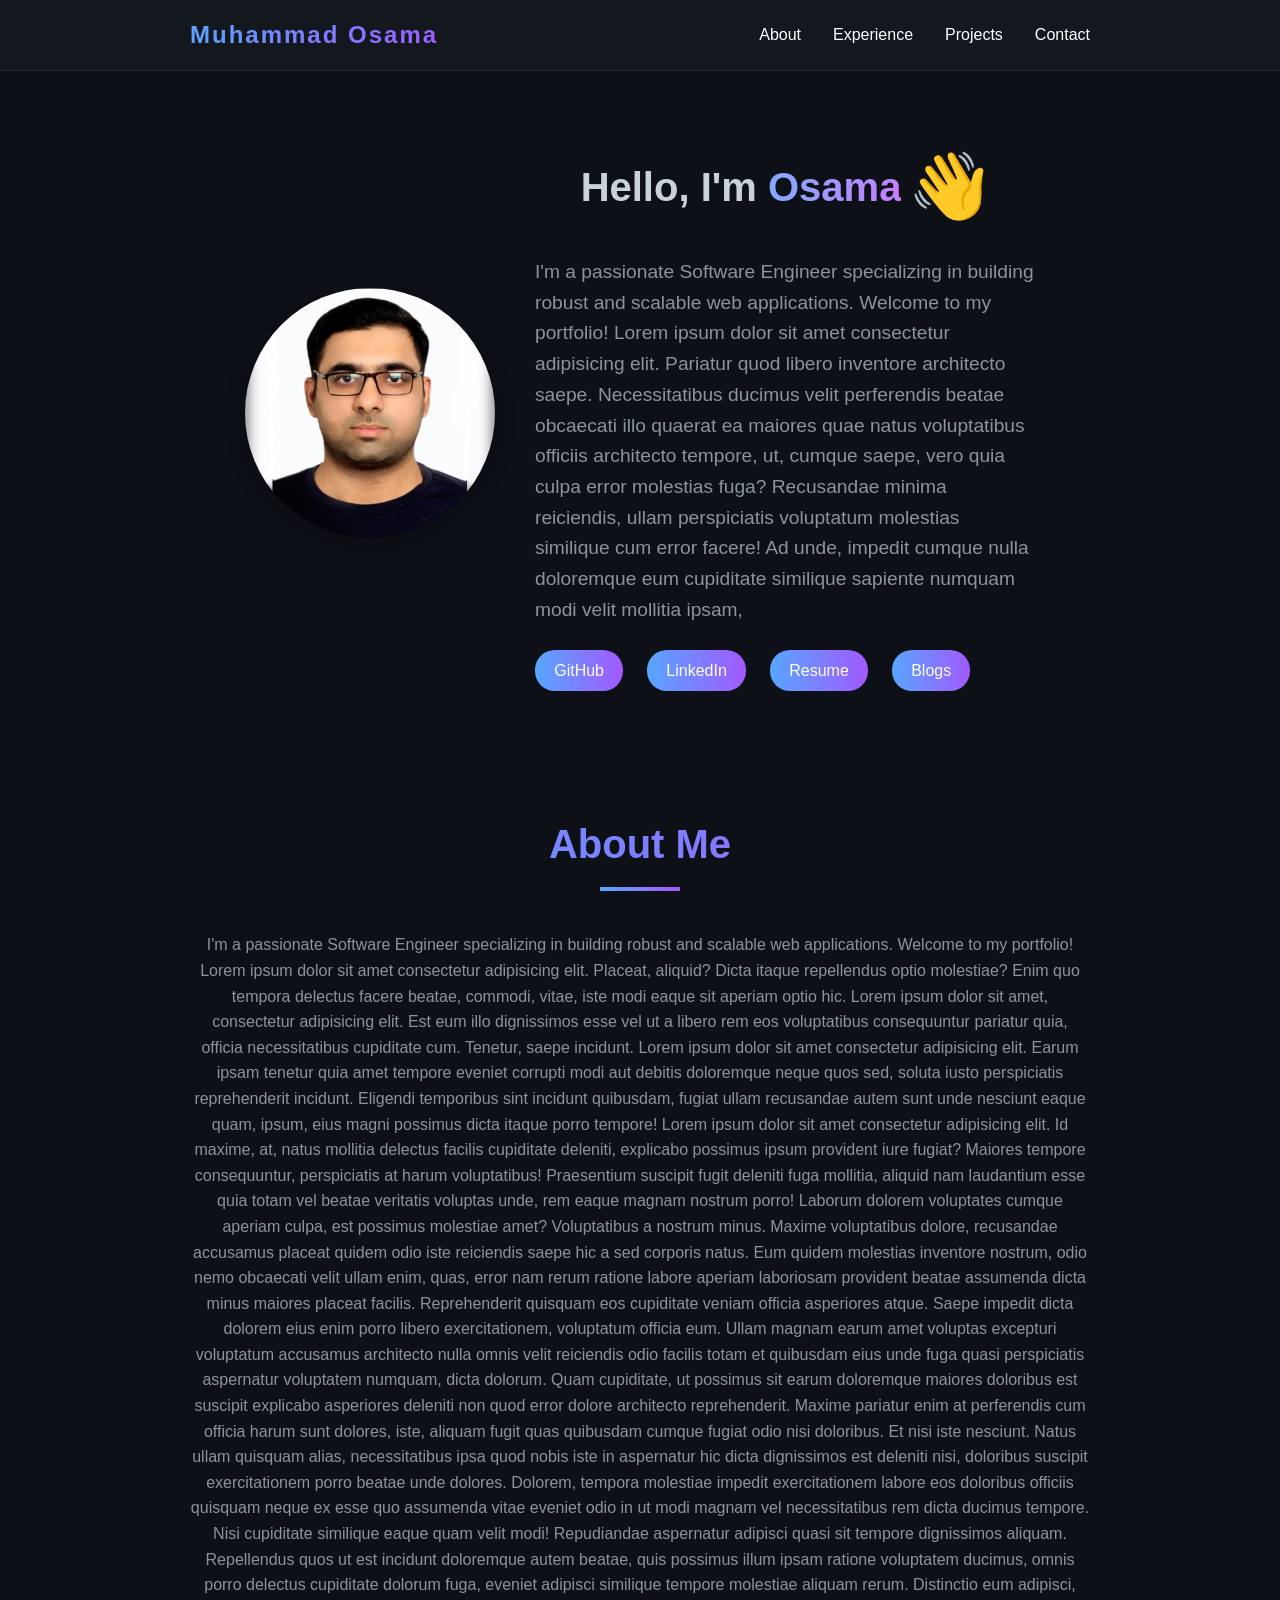
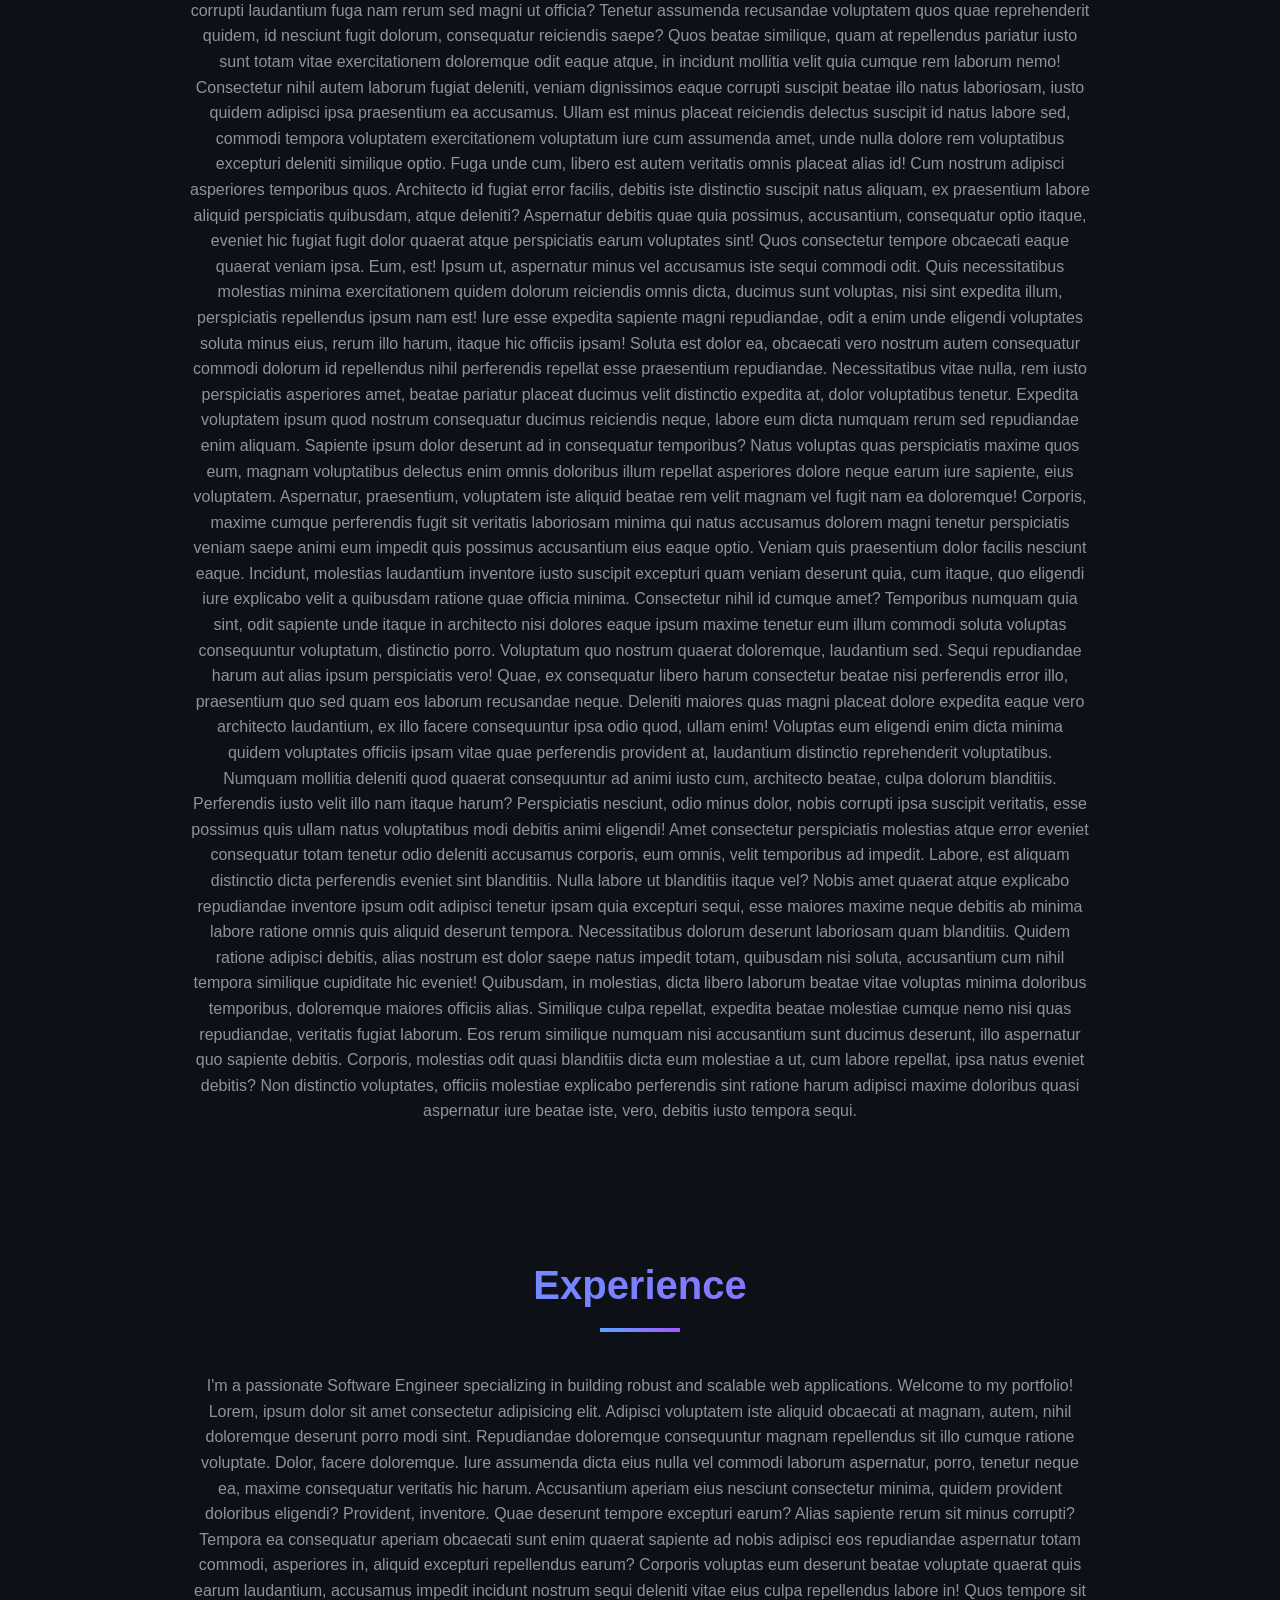
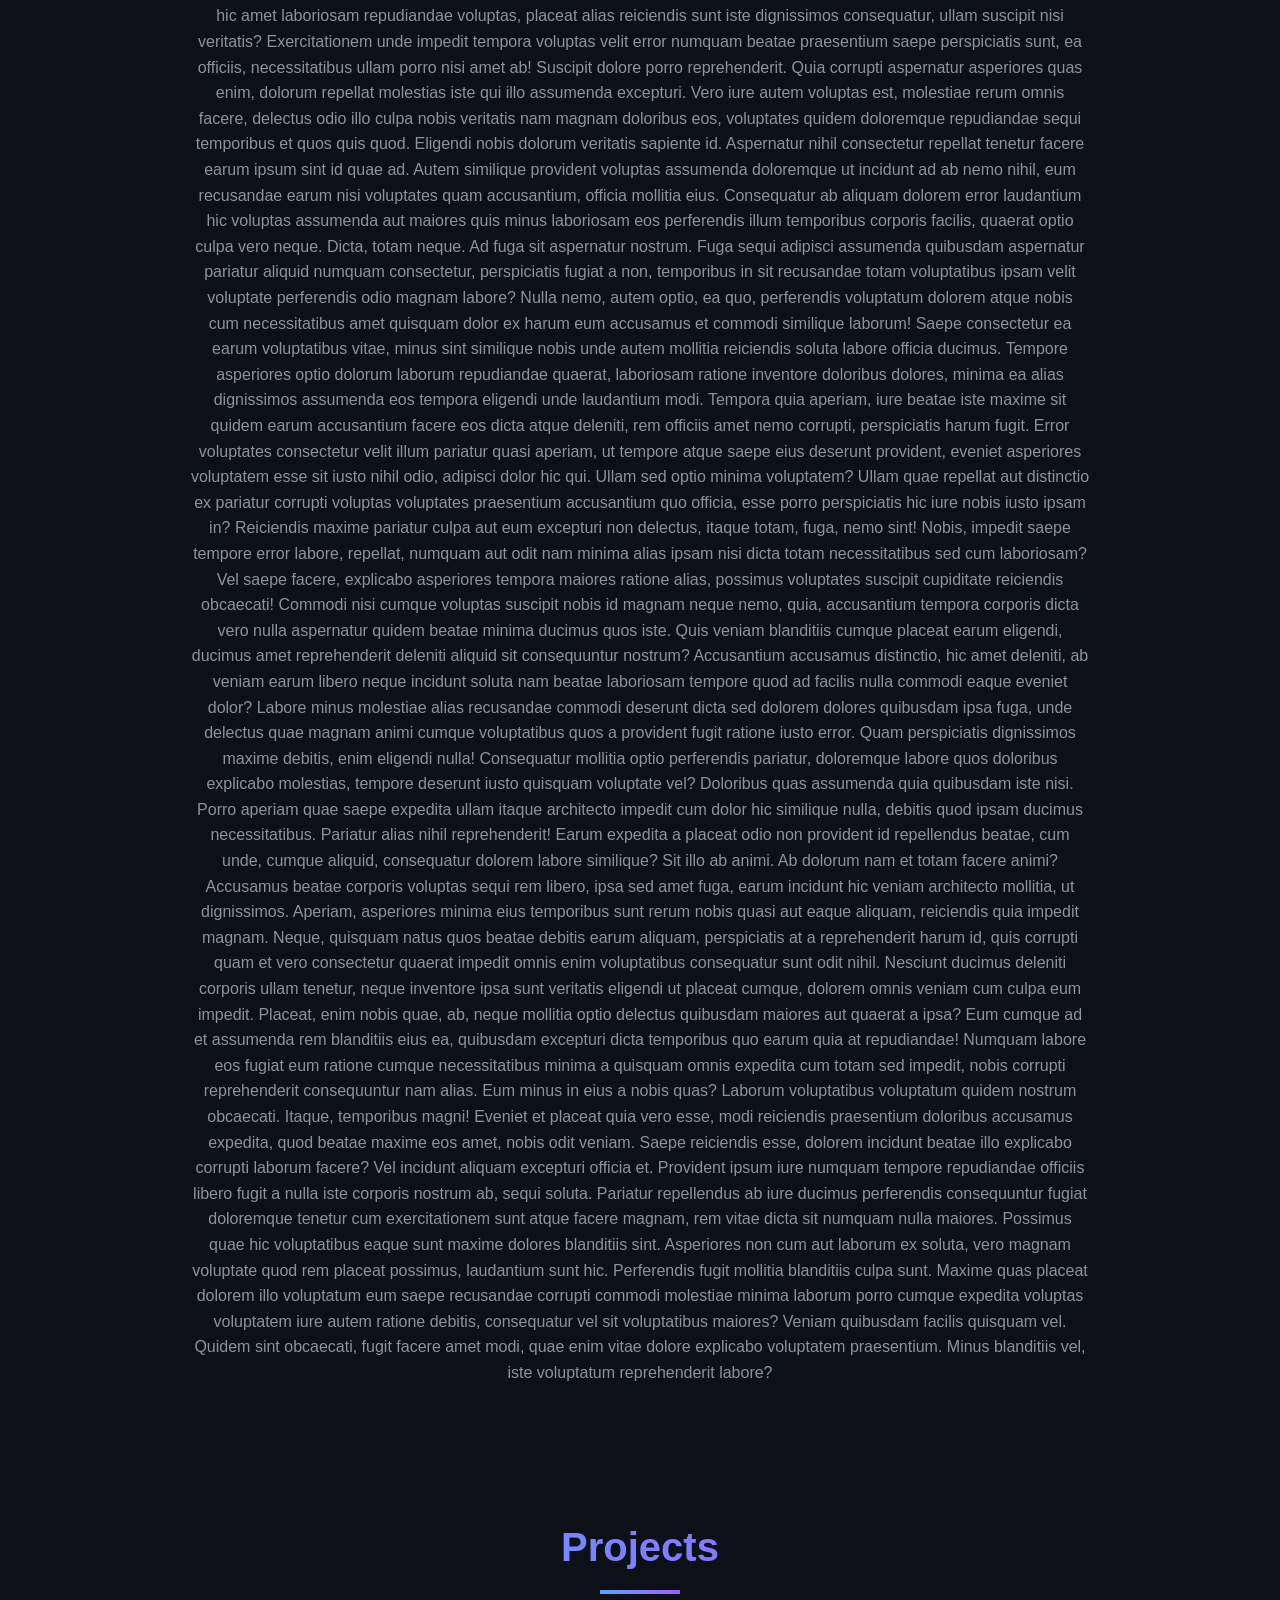
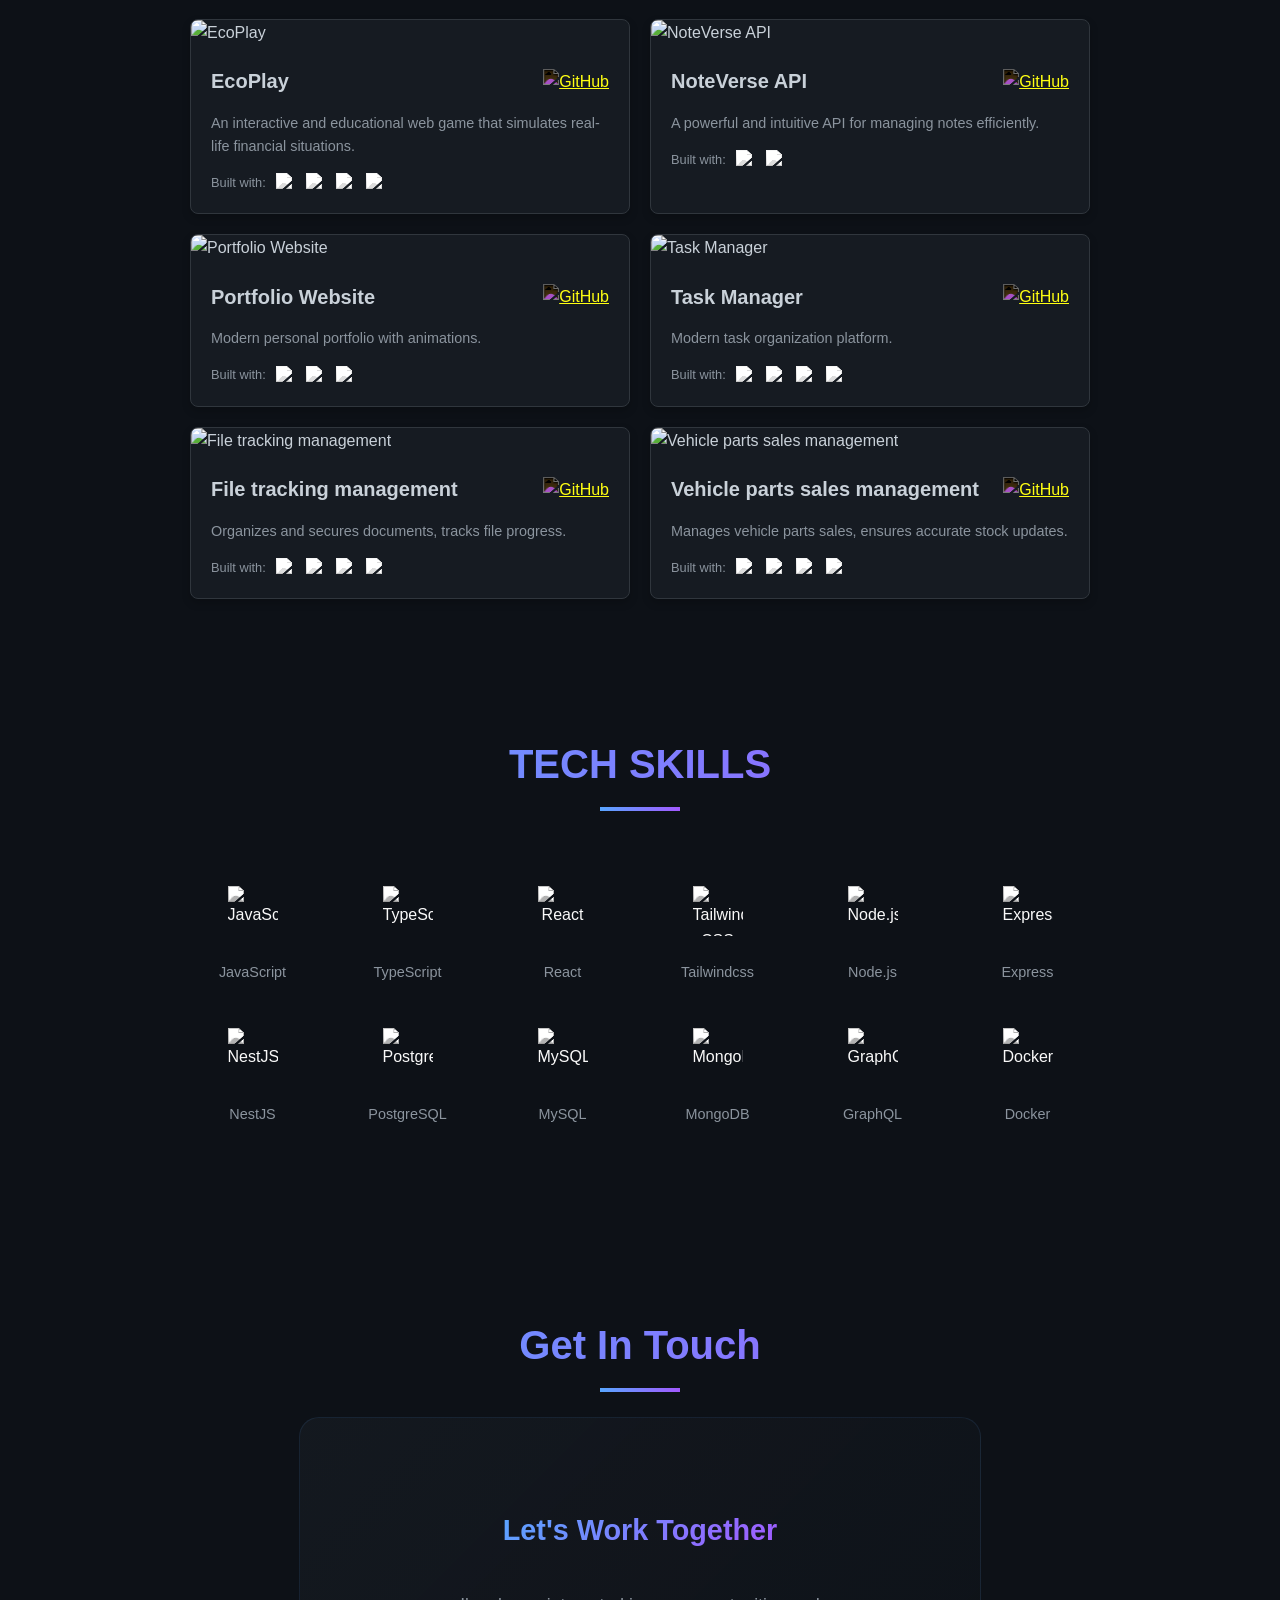
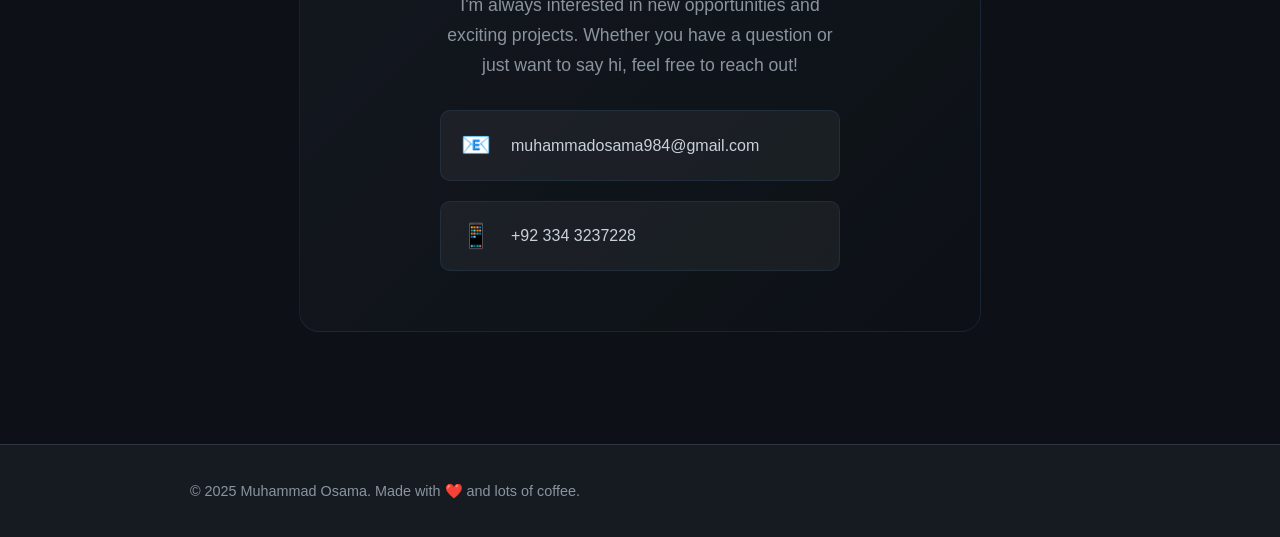
==== commit 84d40b75: "feat: blog button added" ====
--- a/docs/index.html
+++ b/docs/index.html
@@ -60,7 +60,13 @@
               href="Muhammad-Osama-CV.pdf"
               download="Muhammad-Osama-CV.pdf"
               class="resume-button"
-              >View Resume</a
+              >Resume</a
+            >
+            <a
+              href="https://medium.com/@muhammadosama984"
+              target="_blank"
+              class="resume-button"
+              >Blogs</a
             >
           </div>
         </div>
@@ -666,12 +672,12 @@
             </div>
             <div class="contact-item">
               <span class="contact-icon">📱</span>
-              <span>+92 XXX XXXXXXX</span>
-            </div>
-            <div class="contact-item">
+              <span>+92 334 3237228</span>
+            </div>
+            <!-- <div class="contact-item">
               <span class="contact-icon">📍</span>
               <span>Karachi, Pakistan</span>
-            </div>
+            </div> -->
           </div>
         </div>
       </div>
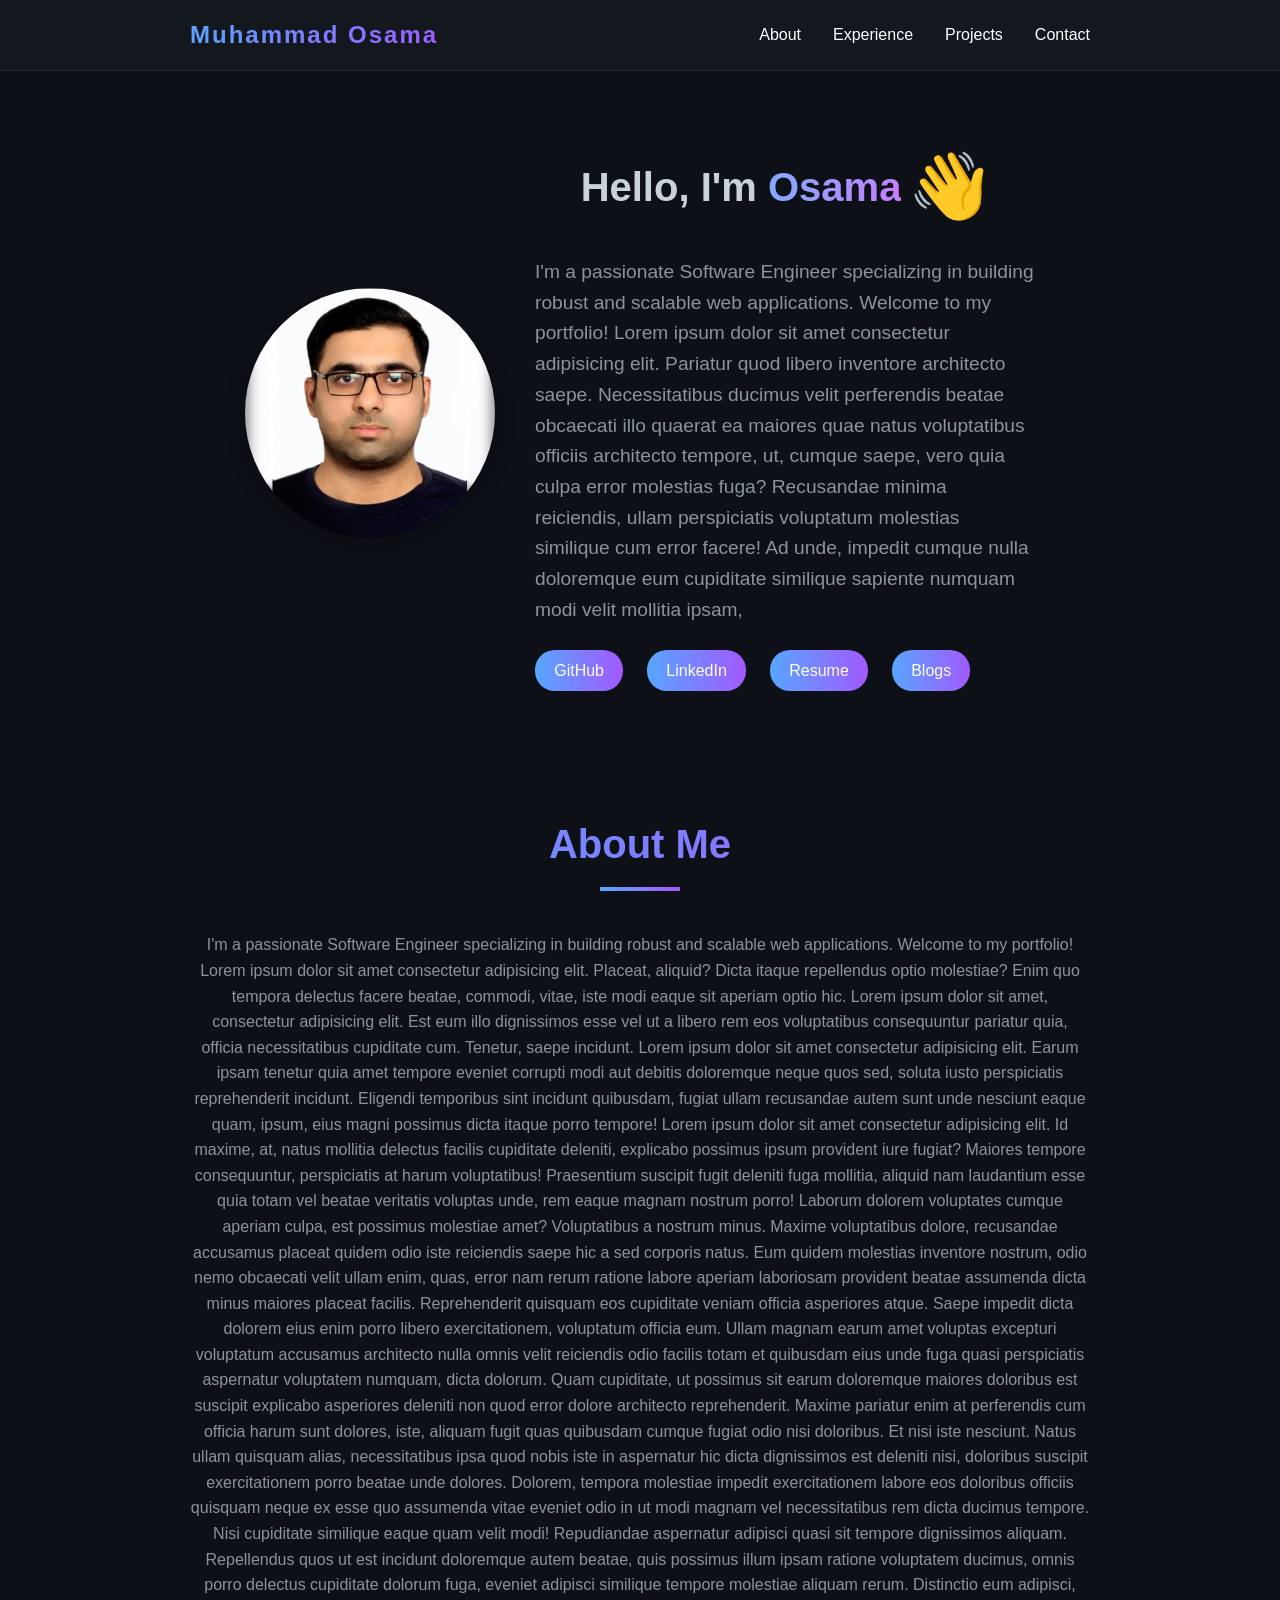
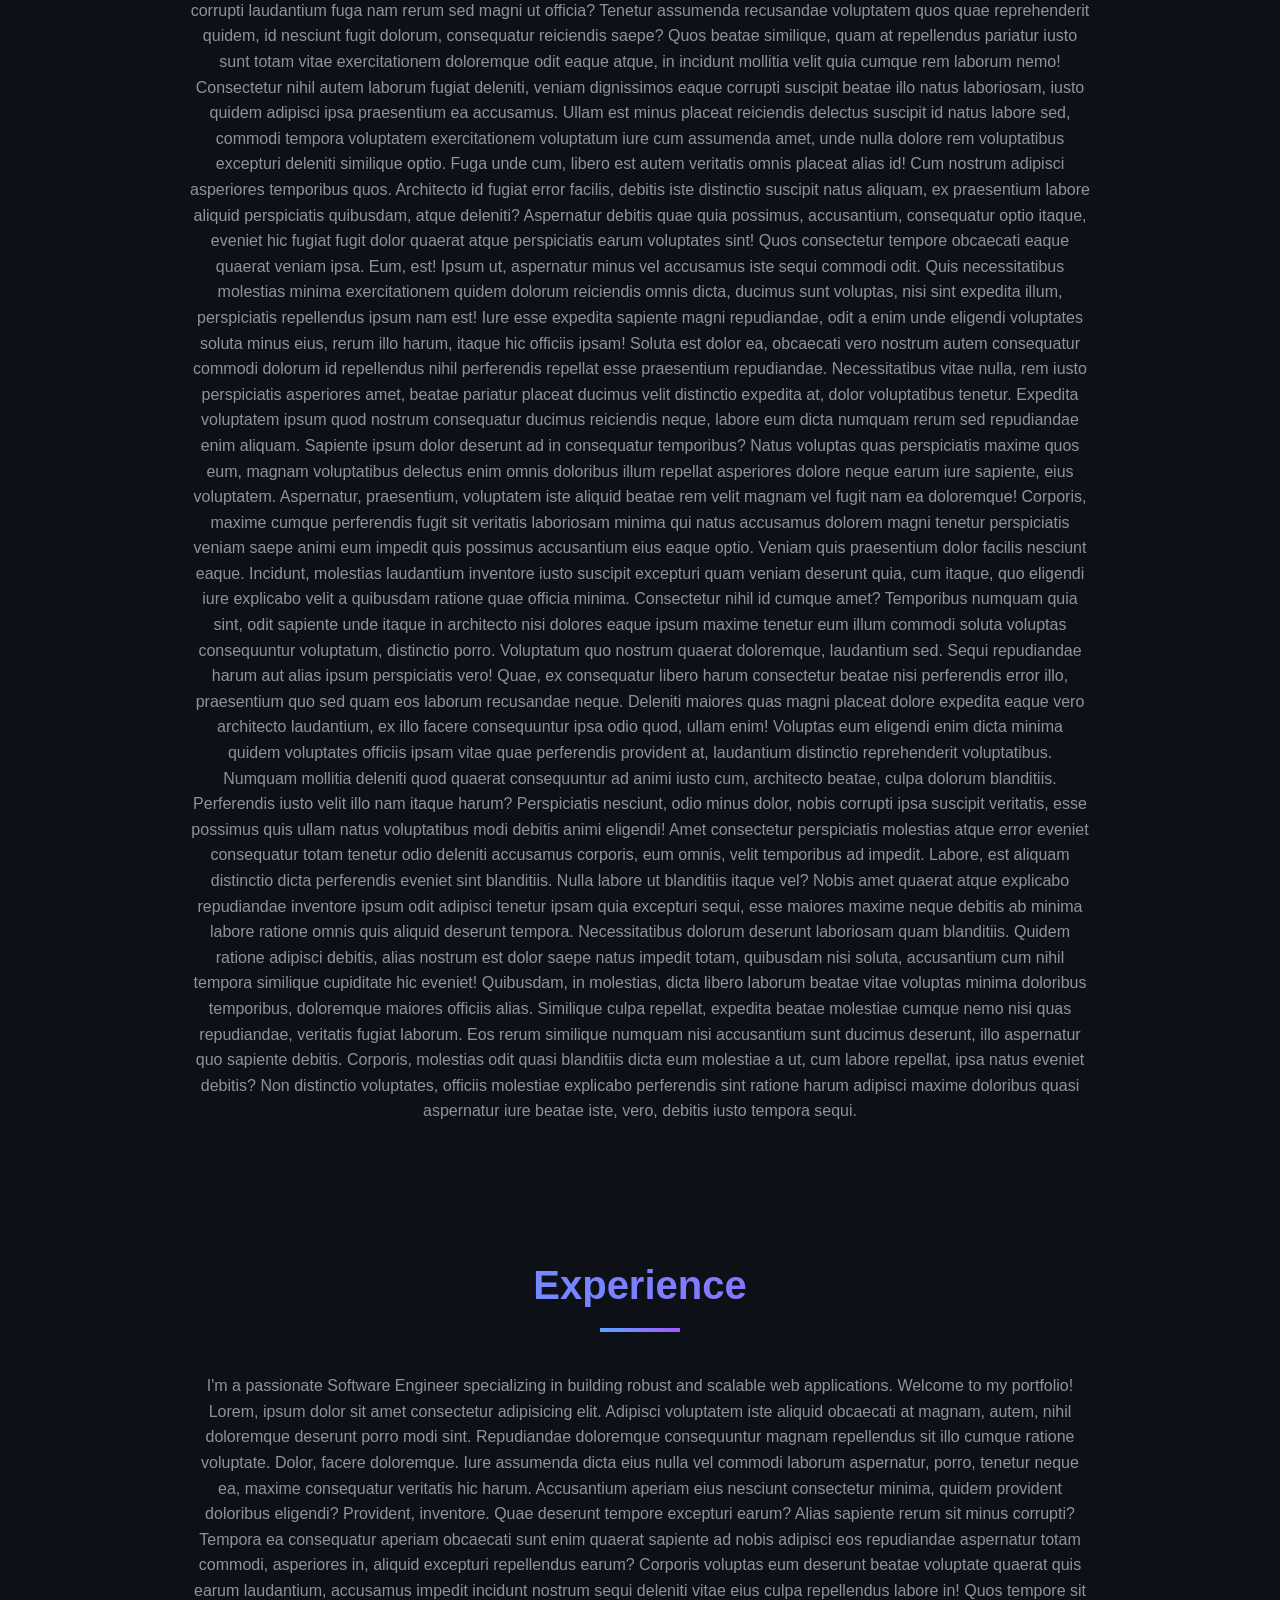
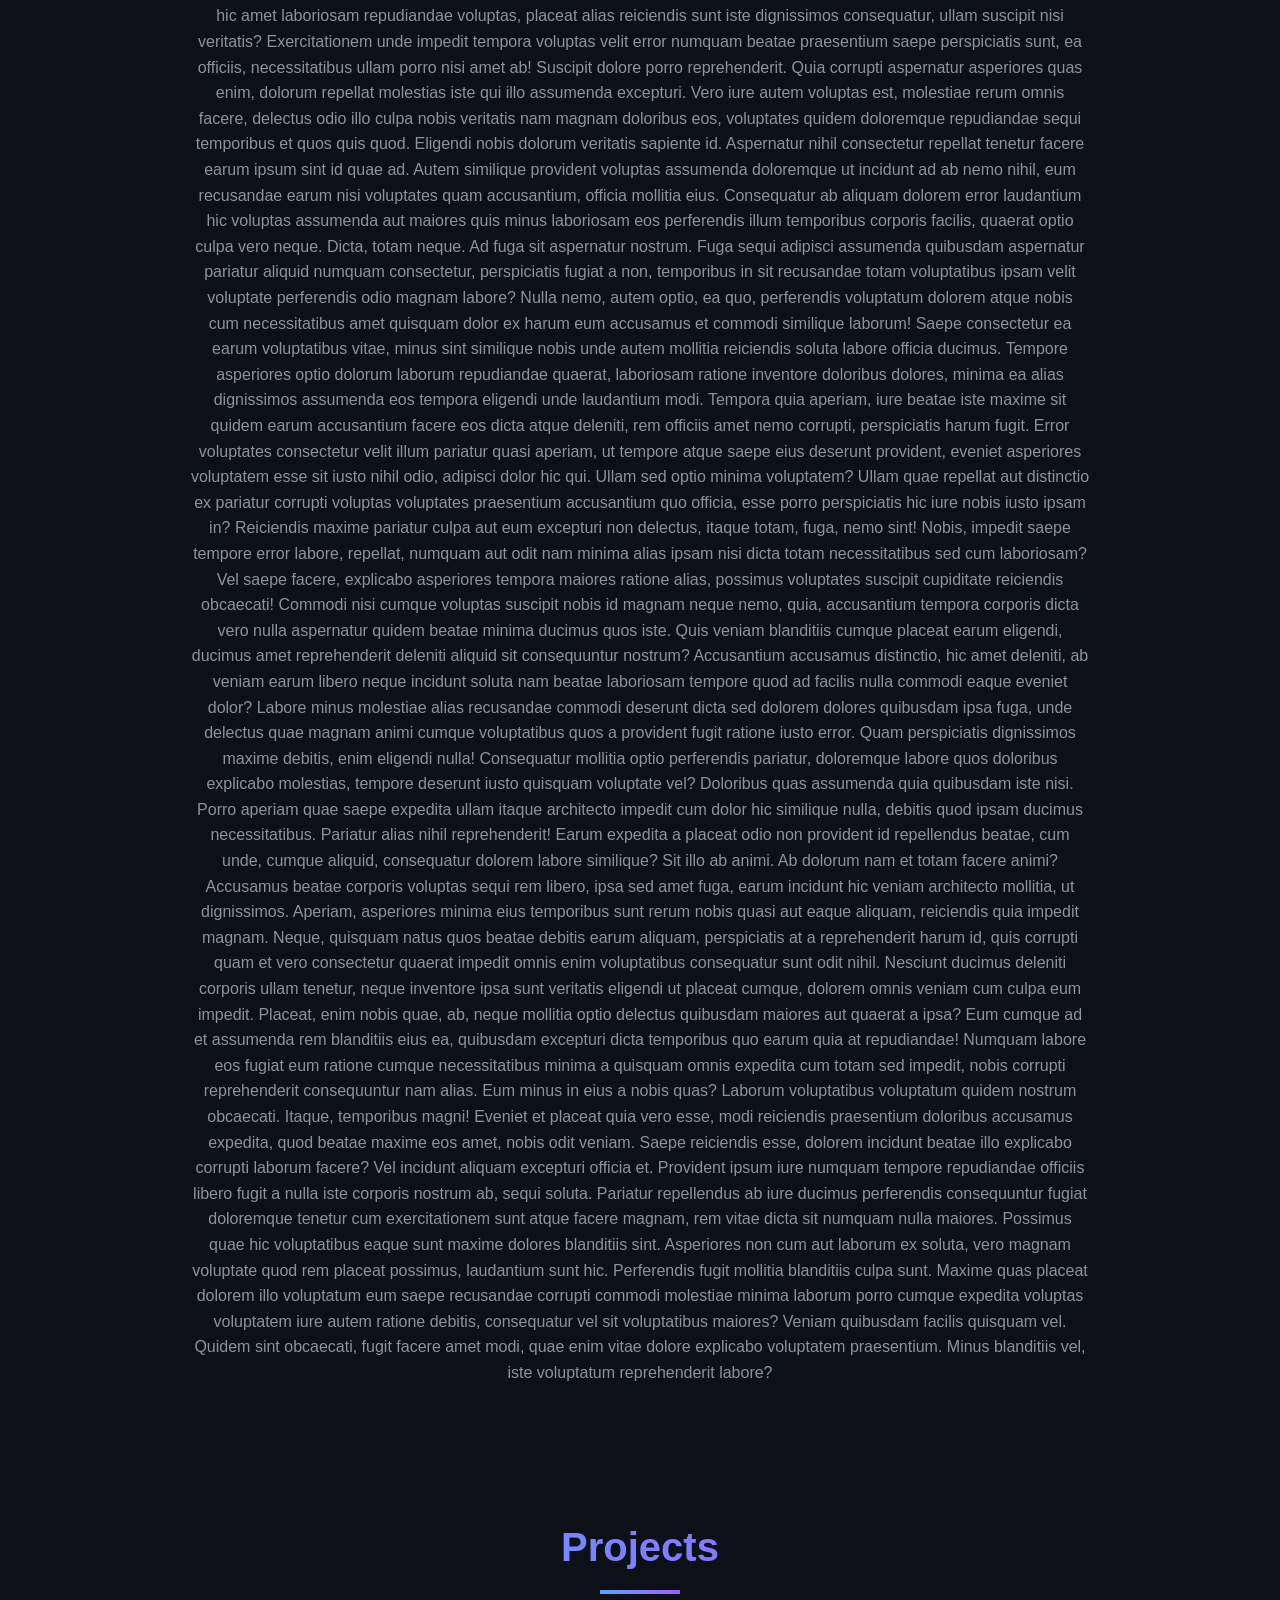
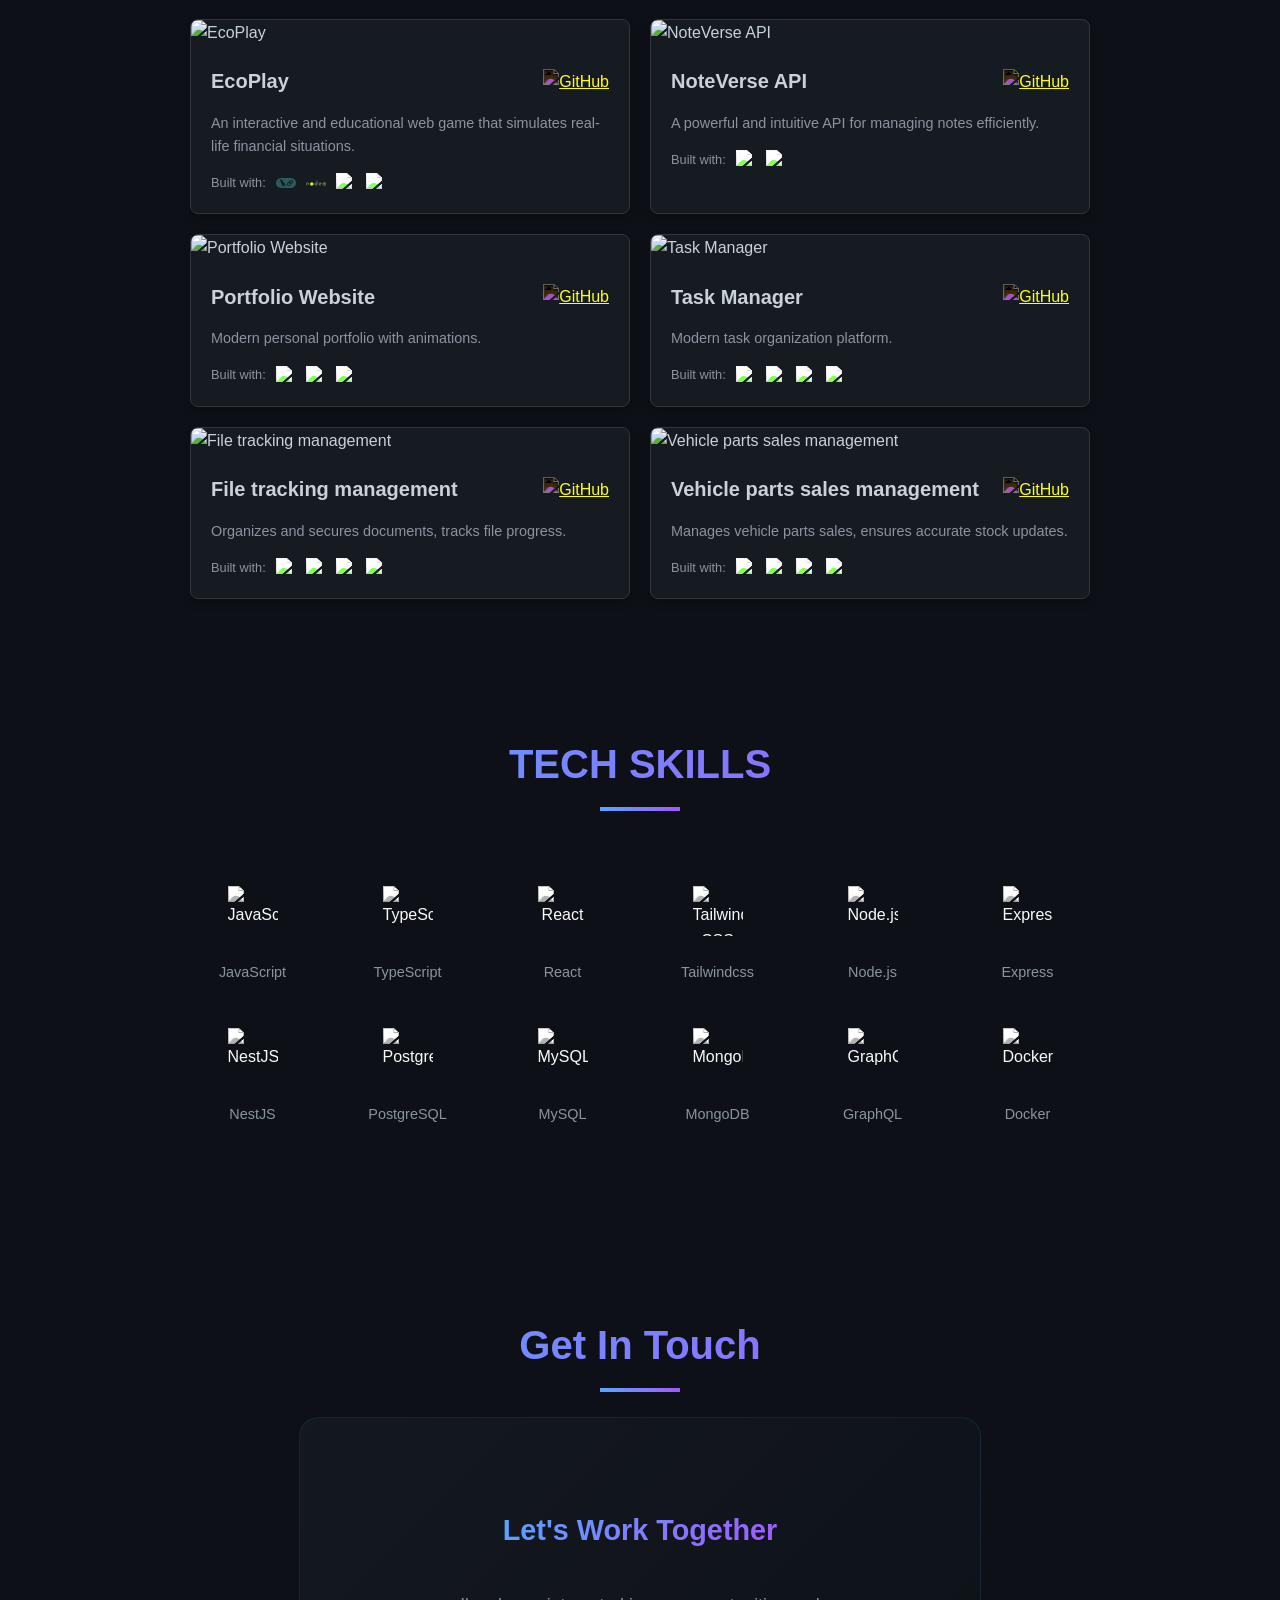
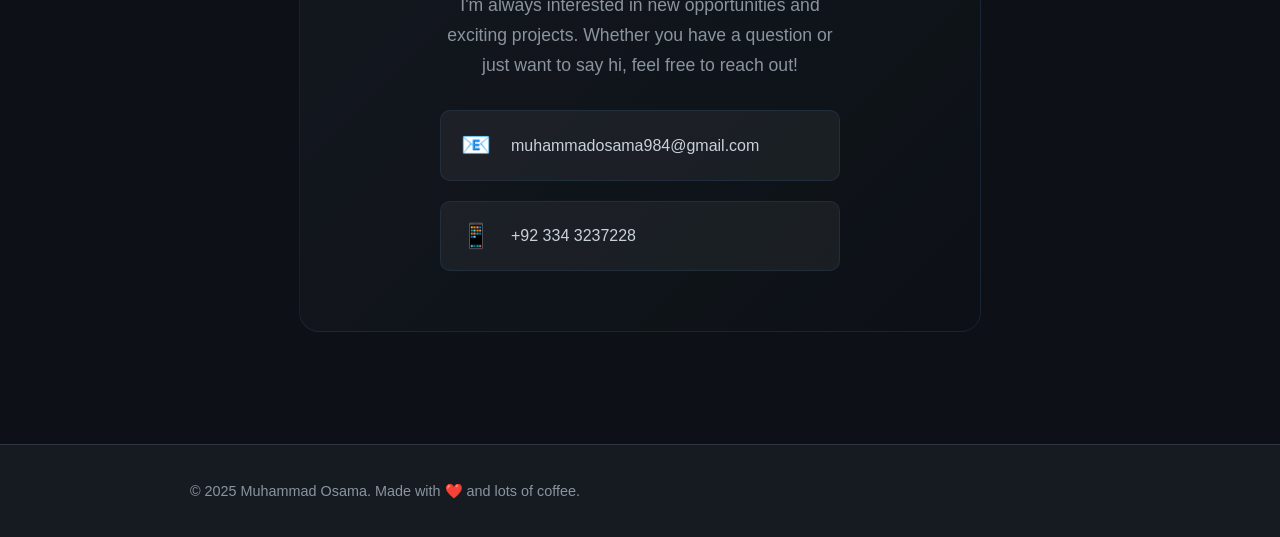
==== commit a47c4cd1: "feat: add icons" ====
--- a/docs/index.html
+++ b/docs/index.html
@@ -350,14 +350,8 @@
             </p>
             <div class="project-tech">
               <span>Built with:</span>
-              <img
-                src="https://cdn.jsdelivr.net/npm/simple-icons@v11/icons/react.svg"
-                alt="React"
-              />
-              <img
-                src="https://cdn.jsdelivr.net/npm/simple-icons@v11/icons/tailwindcss.svg"
-                alt="Tailwind CSS"
-              />
+              <img src="icons/langchain-color.svg" alt="LangChain" />
+              <img src="icons/nodejs-logo-svgrepo-com.svg" alt="Node.js" />
               <img
                 src="https://cdn.jsdelivr.net/npm/simple-icons@v11/icons/express.svg"
                 alt="Express.js"
--- a/docs/style.css
+++ b/docs/style.css
@@ -345,7 +345,7 @@
 .project-tech img {
   width: 20px;
   height: 20px;
-  filter: grayscale(100%) brightness(1.5);
+  filter: brightness(1.5);
 }
 
 /* Contact Section */
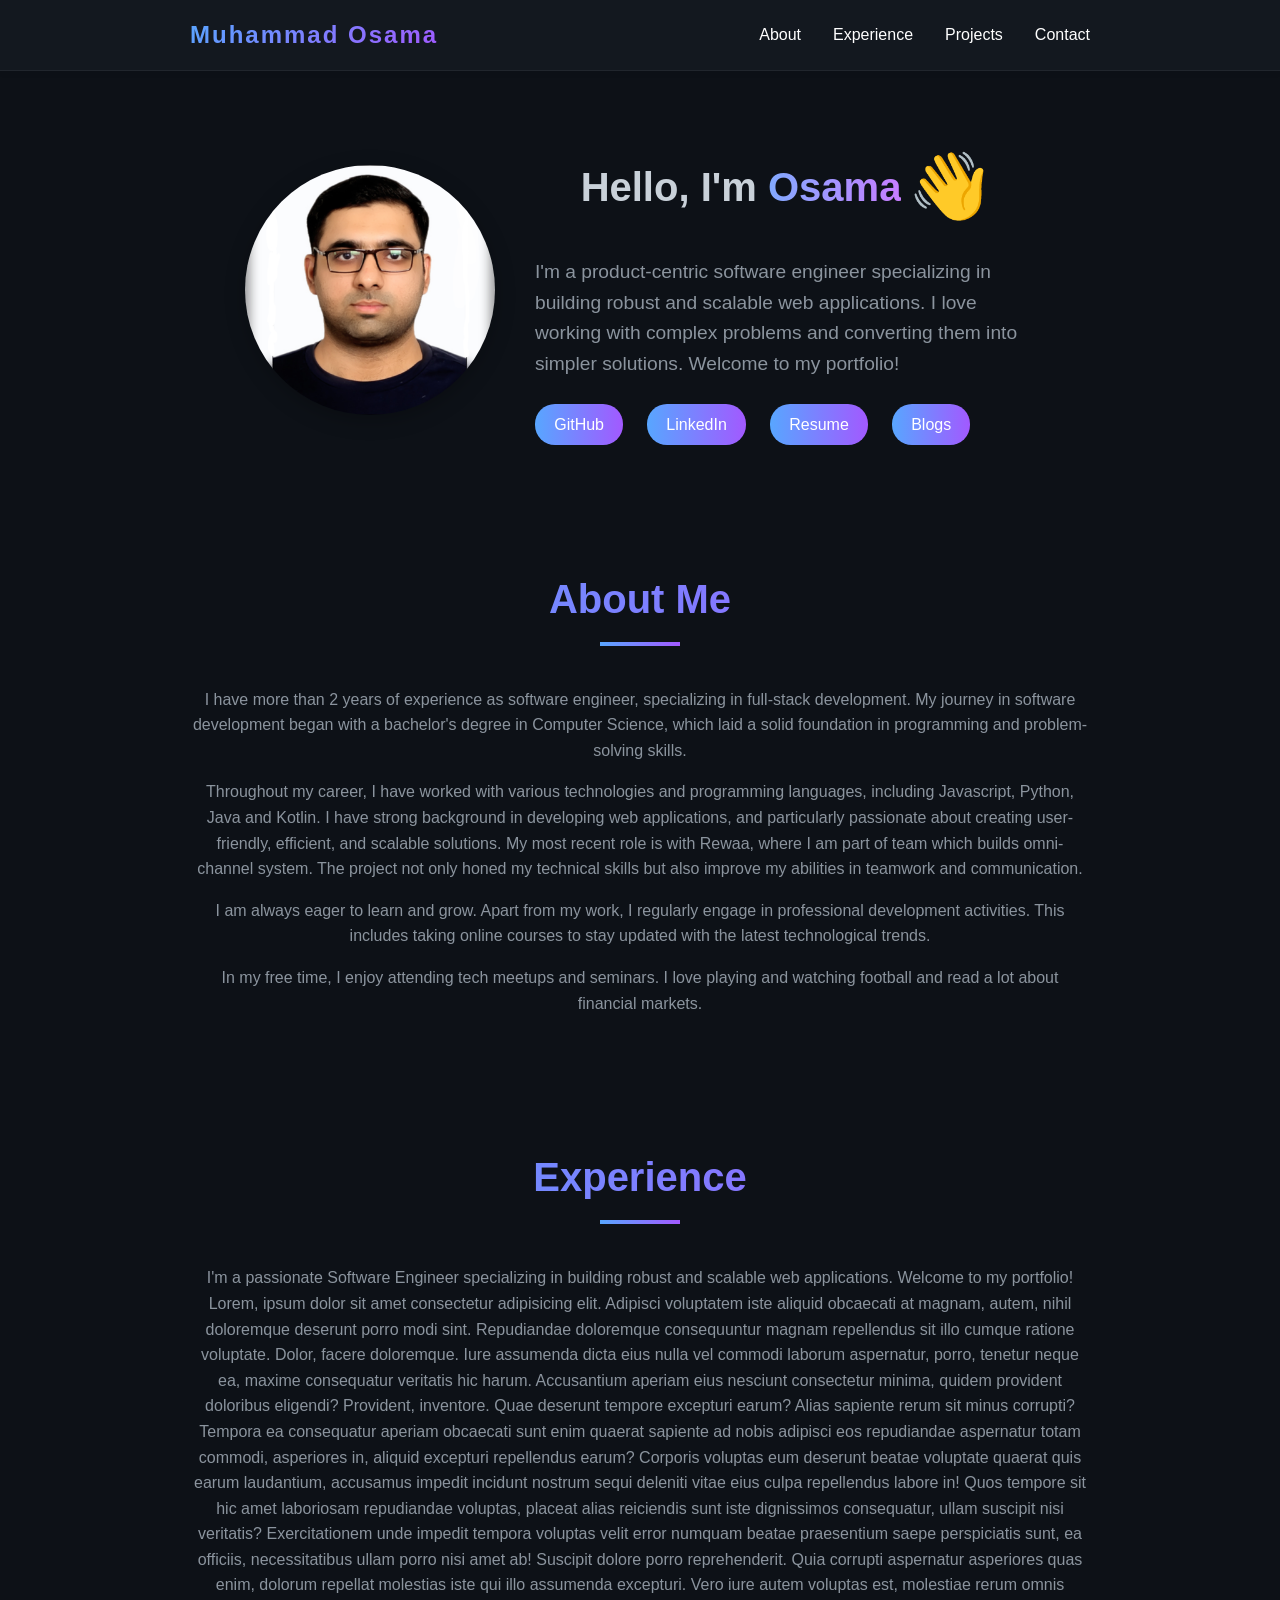
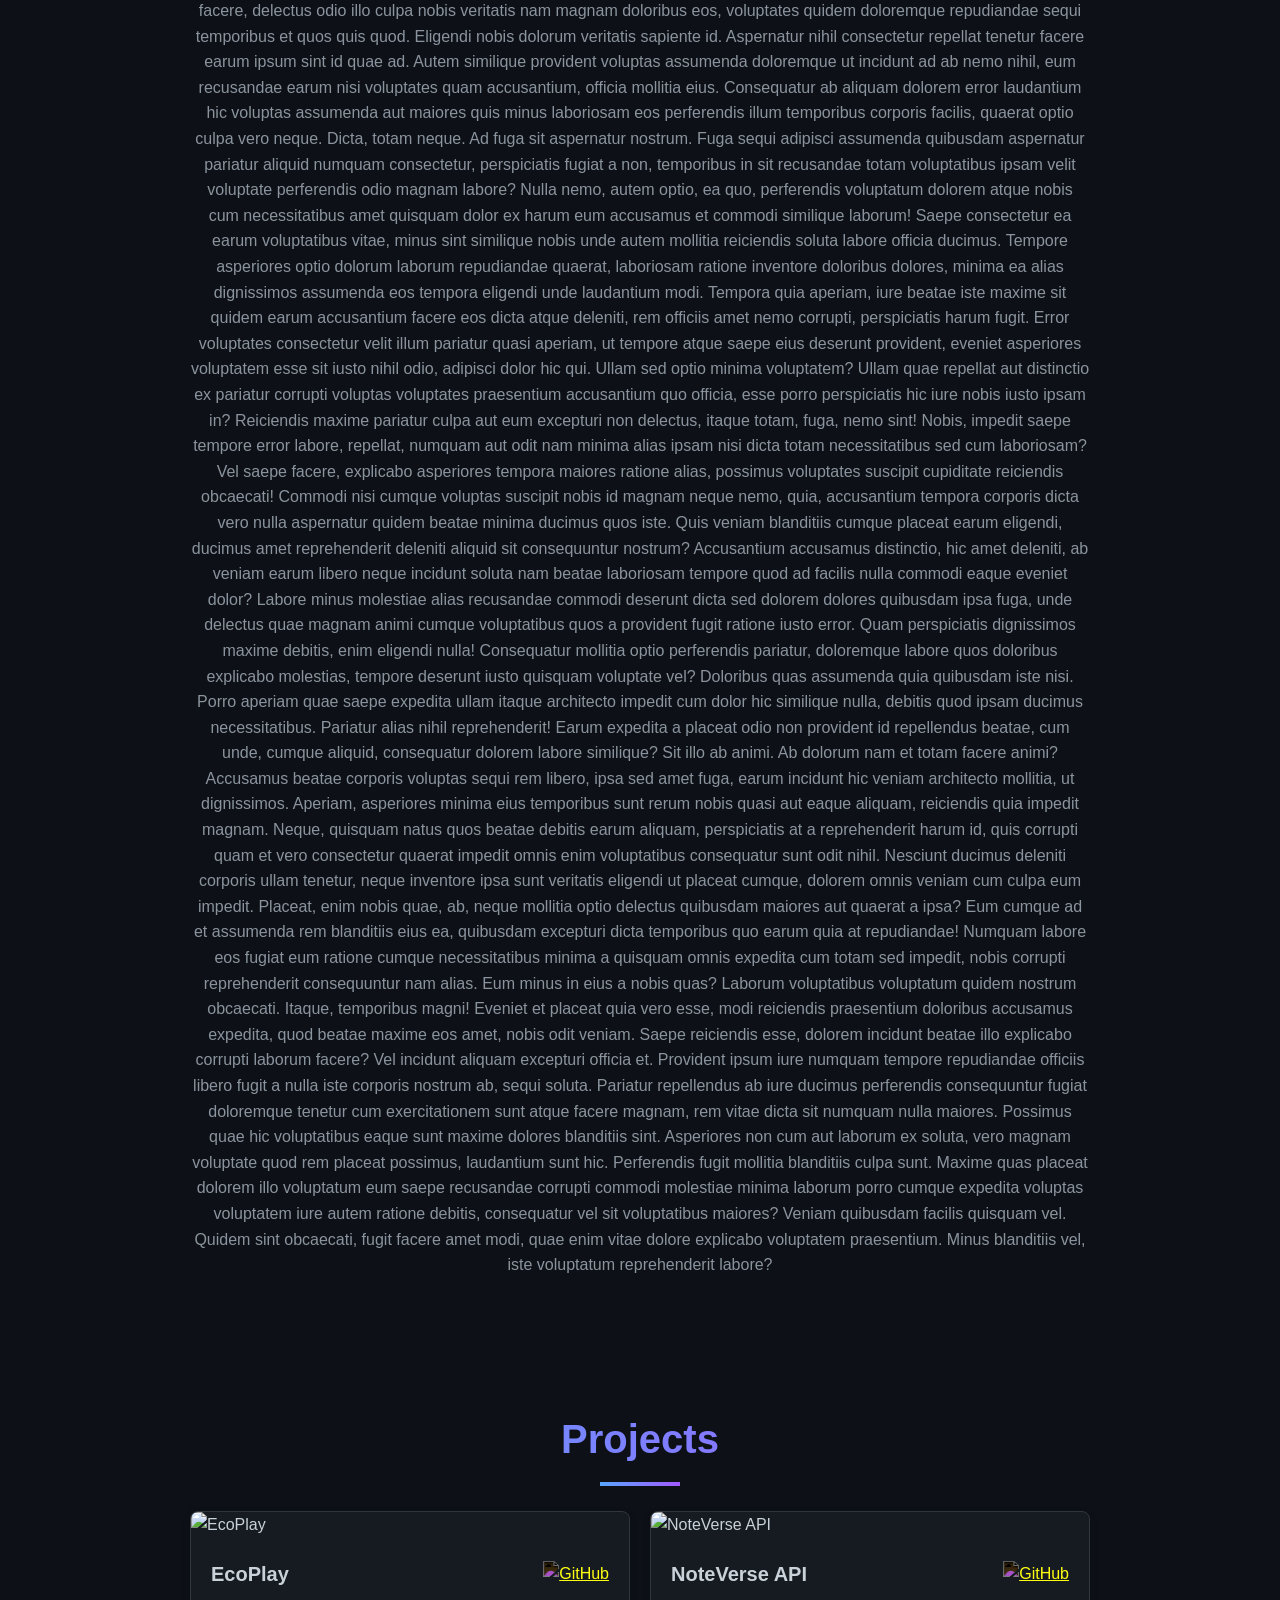
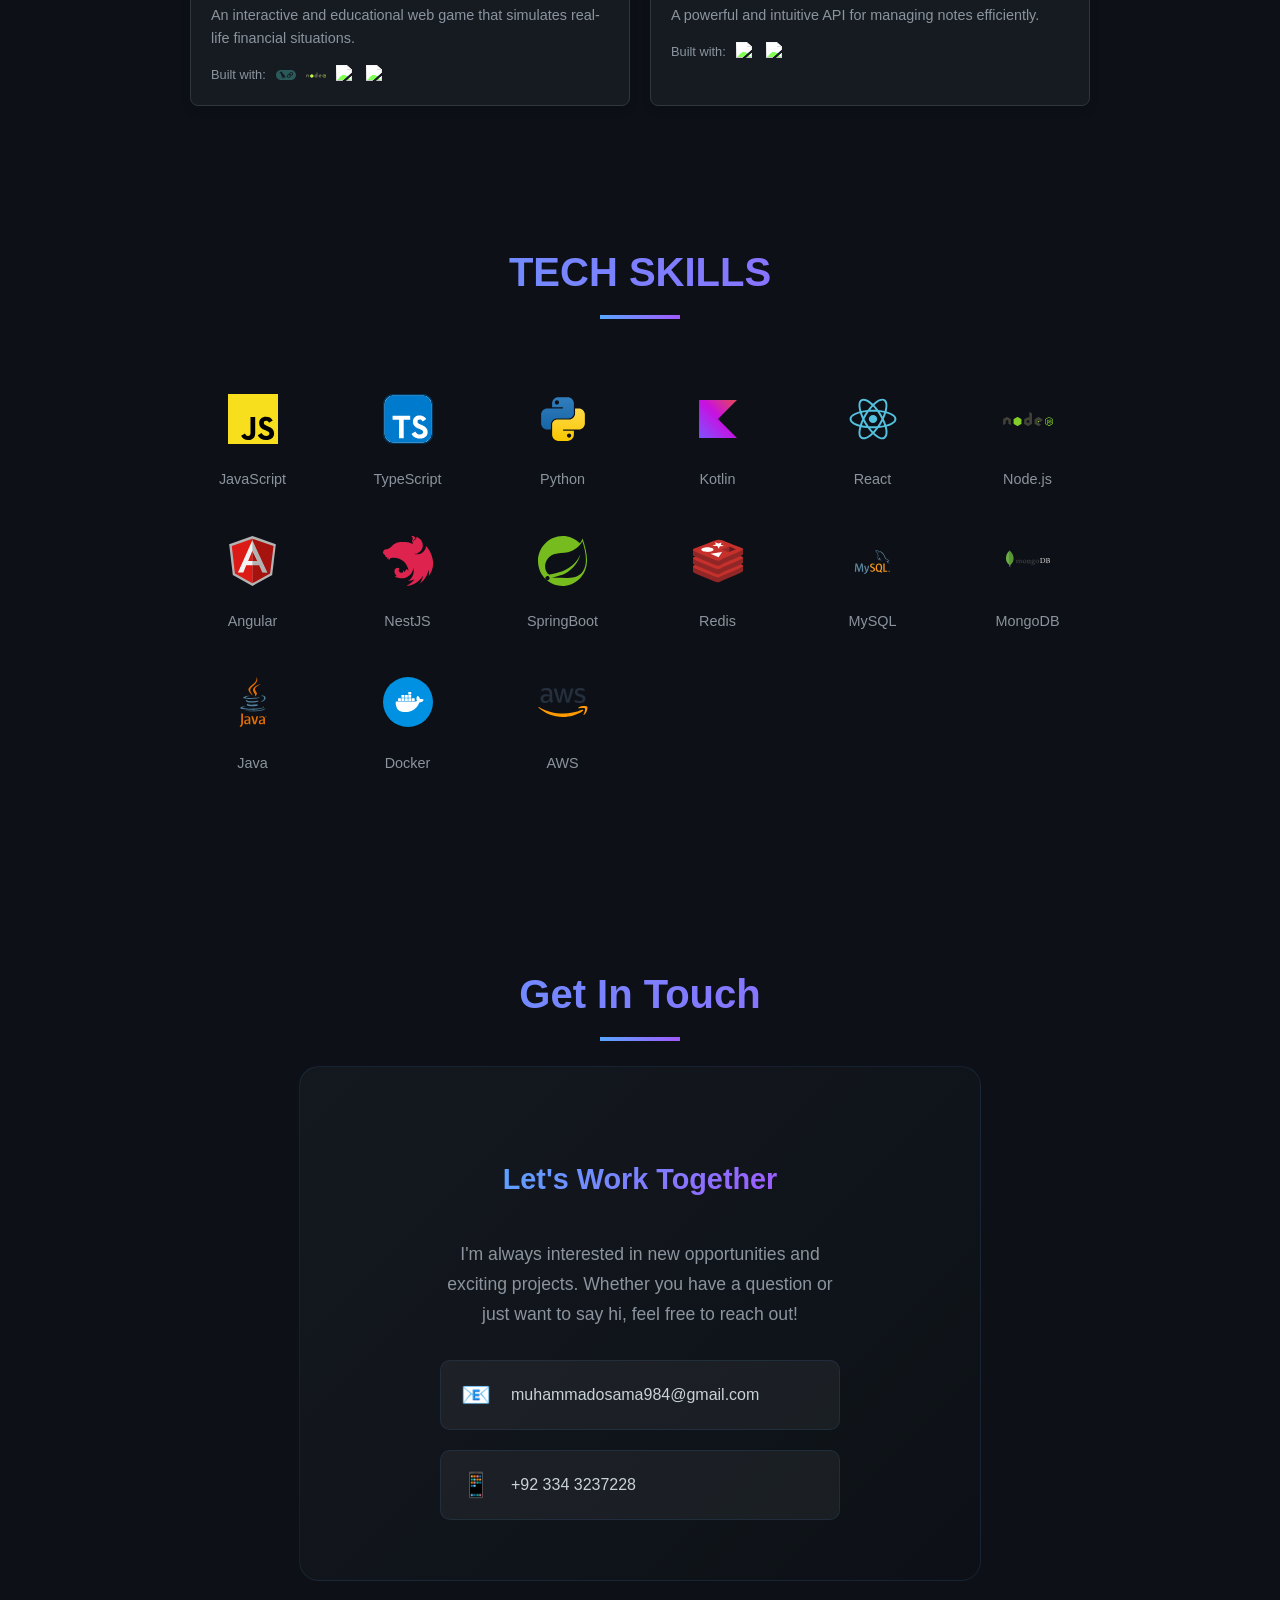
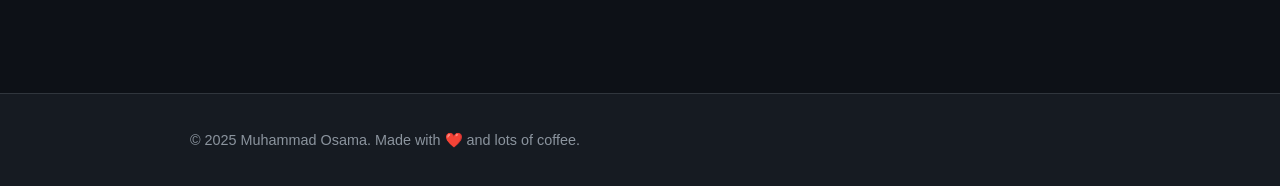
==== commit 57e99a9a: "ref: improve UI and icons" ====
--- a/docs/index.html
+++ b/docs/index.html
@@ -32,16 +32,10 @@
             <span class="wave">👋</span>
           </div>
           <p>
-            I'm a passionate Software Engineer specializing in building robust
-            and scalable web applications. Welcome to my portfolio! Lorem ipsum
-            dolor sit amet consectetur adipisicing elit. Pariatur quod libero
-            inventore architecto saepe. Necessitatibus ducimus velit perferendis
-            beatae obcaecati illo quaerat ea maiores quae natus voluptatibus
-            officiis architecto tempore, ut, cumque saepe, vero quia culpa error
-            molestias fuga? Recusandae minima reiciendis, ullam perspiciatis
-            voluptatum molestias similique cum error facere! Ad unde, impedit
-            cumque nulla doloremque eum cupiditate similique sapiente numquam
-            modi velit mollitia ipsam,
+            I'm a product-centric software engineer specializing in building
+            robust and scalable web applications. I love working with complex
+            problems and converting them into simpler solutions. Welcome to my
+            portfolio!
           </p>
           <div class="social-links">
             <a
@@ -73,139 +67,37 @@
       </div>
     </header>
 
-    <section id="about" class="about-section container hidden">
+    <section id="about" class="about-section container">
       <h2 class="section-title">About Me</h2>
       <p>
-        I'm a passionate Software Engineer specializing in building robust and
-        scalable web applications. Welcome to my portfolio! Lorem ipsum dolor
-        sit amet consectetur adipisicing elit. Placeat, aliquid? Dicta itaque
-        repellendus optio molestiae? Enim quo tempora delectus facere beatae,
-        commodi, vitae, iste modi eaque sit aperiam optio hic. Lorem ipsum dolor
-        sit amet, consectetur adipisicing elit. Est eum illo dignissimos esse
-        vel ut a libero rem eos voluptatibus consequuntur pariatur quia, officia
-        necessitatibus cupiditate cum. Tenetur, saepe incidunt. Lorem ipsum
-        dolor sit amet consectetur adipisicing elit. Earum ipsam tenetur quia
-        amet tempore eveniet corrupti modi aut debitis doloremque neque quos
-        sed, soluta iusto perspiciatis reprehenderit incidunt. Eligendi
-        temporibus sint incidunt quibusdam, fugiat ullam recusandae autem sunt
-        unde nesciunt eaque quam, ipsum, eius magni possimus dicta itaque porro
-        tempore! Lorem ipsum dolor sit amet consectetur adipisicing elit. Id
-        maxime, at, natus mollitia delectus facilis cupiditate deleniti,
-        explicabo possimus ipsum provident iure fugiat? Maiores tempore
-        consequuntur, perspiciatis at harum voluptatibus! Praesentium suscipit
-        fugit deleniti fuga mollitia, aliquid nam laudantium esse quia totam vel
-        beatae veritatis voluptas unde, rem eaque magnam nostrum porro! Laborum
-        dolorem voluptates cumque aperiam culpa, est possimus molestiae amet?
-        Voluptatibus a nostrum minus. Maxime voluptatibus dolore, recusandae
-        accusamus placeat quidem odio iste reiciendis saepe hic a sed corporis
-        natus. Eum quidem molestias inventore nostrum, odio nemo obcaecati velit
-        ullam enim, quas, error nam rerum ratione labore aperiam laboriosam
-        provident beatae assumenda dicta minus maiores placeat facilis.
-        Reprehenderit quisquam eos cupiditate veniam officia asperiores atque.
-        Saepe impedit dicta dolorem eius enim porro libero exercitationem,
-        voluptatum officia eum. Ullam magnam earum amet voluptas excepturi
-        voluptatum accusamus architecto nulla omnis velit reiciendis odio
-        facilis totam et quibusdam eius unde fuga quasi perspiciatis aspernatur
-        voluptatem numquam, dicta dolorum. Quam cupiditate, ut possimus sit
-        earum doloremque maiores doloribus est suscipit explicabo asperiores
-        deleniti non quod error dolore architecto reprehenderit. Maxime pariatur
-        enim at perferendis cum officia harum sunt dolores, iste, aliquam fugit
-        quas quibusdam cumque fugiat odio nisi doloribus. Et nisi iste nesciunt.
-        Natus ullam quisquam alias, necessitatibus ipsa quod nobis iste in
-        aspernatur hic dicta dignissimos est deleniti nisi, doloribus suscipit
-        exercitationem porro beatae unde dolores. Dolorem, tempora molestiae
-        impedit exercitationem labore eos doloribus officiis quisquam neque ex
-        esse quo assumenda vitae eveniet odio in ut modi magnam vel
-        necessitatibus rem dicta ducimus tempore. Nisi cupiditate similique
-        eaque quam velit modi! Repudiandae aspernatur adipisci quasi sit tempore
-        dignissimos aliquam. Repellendus quos ut est incidunt doloremque autem
-        beatae, quis possimus illum ipsam ratione voluptatem ducimus, omnis
-        porro delectus cupiditate dolorum fuga, eveniet adipisci similique
-        tempore molestiae aliquam rerum. Distinctio eum adipisci, corrupti
-        laudantium fuga nam rerum sed magni ut officia? Tenetur assumenda
-        recusandae voluptatem quos quae reprehenderit quidem, id nesciunt fugit
-        dolorum, consequatur reiciendis saepe? Quos beatae similique, quam at
-        repellendus pariatur iusto sunt totam vitae exercitationem doloremque
-        odit eaque atque, in incidunt mollitia velit quia cumque rem laborum
-        nemo! Consectetur nihil autem laborum fugiat deleniti, veniam
-        dignissimos eaque corrupti suscipit beatae illo natus laboriosam, iusto
-        quidem adipisci ipsa praesentium ea accusamus. Ullam est minus placeat
-        reiciendis delectus suscipit id natus labore sed, commodi tempora
-        voluptatem exercitationem voluptatum iure cum assumenda amet, unde nulla
-        dolore rem voluptatibus excepturi deleniti similique optio. Fuga unde
-        cum, libero est autem veritatis omnis placeat alias id! Cum nostrum
-        adipisci asperiores temporibus quos. Architecto id fugiat error facilis,
-        debitis iste distinctio suscipit natus aliquam, ex praesentium labore
-        aliquid perspiciatis quibusdam, atque deleniti? Aspernatur debitis quae
-        quia possimus, accusantium, consequatur optio itaque, eveniet hic fugiat
-        fugit dolor quaerat atque perspiciatis earum voluptates sint! Quos
-        consectetur tempore obcaecati eaque quaerat veniam ipsa. Eum, est! Ipsum
-        ut, aspernatur minus vel accusamus iste sequi commodi odit. Quis
-        necessitatibus molestias minima exercitationem quidem dolorum reiciendis
-        omnis dicta, ducimus sunt voluptas, nisi sint expedita illum,
-        perspiciatis repellendus ipsum nam est! Iure esse expedita sapiente
-        magni repudiandae, odit a enim unde eligendi voluptates soluta minus
-        eius, rerum illo harum, itaque hic officiis ipsam! Soluta est dolor ea,
-        obcaecati vero nostrum autem consequatur commodi dolorum id repellendus
-        nihil perferendis repellat esse praesentium repudiandae. Necessitatibus
-        vitae nulla, rem iusto perspiciatis asperiores amet, beatae pariatur
-        placeat ducimus velit distinctio expedita at, dolor voluptatibus
-        tenetur. Expedita voluptatem ipsum quod nostrum consequatur ducimus
-        reiciendis neque, labore eum dicta numquam rerum sed repudiandae enim
-        aliquam. Sapiente ipsum dolor deserunt ad in consequatur temporibus?
-        Natus voluptas quas perspiciatis maxime quos eum, magnam voluptatibus
-        delectus enim omnis doloribus illum repellat asperiores dolore neque
-        earum iure sapiente, eius voluptatem. Aspernatur, praesentium,
-        voluptatem iste aliquid beatae rem velit magnam vel fugit nam ea
-        doloremque! Corporis, maxime cumque perferendis fugit sit veritatis
-        laboriosam minima qui natus accusamus dolorem magni tenetur perspiciatis
-        veniam saepe animi eum impedit quis possimus accusantium eius eaque
-        optio. Veniam quis praesentium dolor facilis nesciunt eaque. Incidunt,
-        molestias laudantium inventore iusto suscipit excepturi quam veniam
-        deserunt quia, cum itaque, quo eligendi iure explicabo velit a quibusdam
-        ratione quae officia minima. Consectetur nihil id cumque amet?
-        Temporibus numquam quia sint, odit sapiente unde itaque in architecto
-        nisi dolores eaque ipsum maxime tenetur eum illum commodi soluta
-        voluptas consequuntur voluptatum, distinctio porro. Voluptatum quo
-        nostrum quaerat doloremque, laudantium sed. Sequi repudiandae harum aut
-        alias ipsum perspiciatis vero! Quae, ex consequatur libero harum
-        consectetur beatae nisi perferendis error illo, praesentium quo sed quam
-        eos laborum recusandae neque. Deleniti maiores quas magni placeat dolore
-        expedita eaque vero architecto laudantium, ex illo facere consequuntur
-        ipsa odio quod, ullam enim! Voluptas eum eligendi enim dicta minima
-        quidem voluptates officiis ipsam vitae quae perferendis provident at,
-        laudantium distinctio reprehenderit voluptatibus. Numquam mollitia
-        deleniti quod quaerat consequuntur ad animi iusto cum, architecto
-        beatae, culpa dolorum blanditiis. Perferendis iusto velit illo nam
-        itaque harum? Perspiciatis nesciunt, odio minus dolor, nobis corrupti
-        ipsa suscipit veritatis, esse possimus quis ullam natus voluptatibus
-        modi debitis animi eligendi! Amet consectetur perspiciatis molestias
-        atque error eveniet consequatur totam tenetur odio deleniti accusamus
-        corporis, eum omnis, velit temporibus ad impedit. Labore, est aliquam
-        distinctio dicta perferendis eveniet sint blanditiis. Nulla labore ut
-        blanditiis itaque vel? Nobis amet quaerat atque explicabo repudiandae
-        inventore ipsum odit adipisci tenetur ipsam quia excepturi sequi, esse
-        maiores maxime neque debitis ab minima labore ratione omnis quis aliquid
-        deserunt tempora. Necessitatibus dolorum deserunt laboriosam quam
-        blanditiis. Quidem ratione adipisci debitis, alias nostrum est dolor
-        saepe natus impedit totam, quibusdam nisi soluta, accusantium cum nihil
-        tempora similique cupiditate hic eveniet! Quibusdam, in molestias, dicta
-        libero laborum beatae vitae voluptas minima doloribus temporibus,
-        doloremque maiores officiis alias. Similique culpa repellat, expedita
-        beatae molestiae cumque nemo nisi quas repudiandae, veritatis fugiat
-        laborum. Eos rerum similique numquam nisi accusantium sunt ducimus
-        deserunt, illo aspernatur quo sapiente debitis. Corporis, molestias odit
-        quasi blanditiis dicta eum molestiae a ut, cum labore repellat, ipsa
-        natus eveniet debitis? Non distinctio voluptates, officiis molestiae
-        explicabo perferendis sint ratione harum adipisci maxime doloribus quasi
-        aspernatur iure beatae iste, vero, debitis iusto tempora sequi.
+        I have more than 2 years of experience as software engineer,
+        specializing in full-stack development. My journey in software
+        development began with a bachelor's degree in Computer Science, which
+        laid a solid foundation in programming and problem-solving skills.
+      </p>
+      <p>
+        Throughout my career, I have worked with various technologies and
+        programming languages, including Javascript, Python, Java and Kotlin. I
+        have strong background in developing web applications, and particularly
+        passionate about creating user-friendly, efficient, and scalable
+        solutions. My most recent role is with Rewaa, where I am part of team
+        which builds omni-channel system. The project not only honed my
+        technical skills but also improve my abilities in teamwork and
+        communication.
+      </p>
+      <p>
+        I am always eager to learn and grow. Apart from my work, I regularly
+        engage in professional development activities. This includes taking
+        online courses to stay updated with the latest technological trends.
+      </p>
+
+      <p>
+        In my free time, I enjoy attending tech meetups and seminars. I love
+        playing and watching football and read a lot about financial markets.
       </p>
     </section>
 
-    <section
-      id="experience"
-      class="experience-section container hidden slide-in-left"
-    >
+    <section id="experience" class="experience-section container">
       <h2 class="section-title">Experience</h2>
       <p>
         I'm a passionate Software Engineer specializing in building robust and
@@ -321,10 +213,7 @@
       </p>
     </section>
 
-    <section
-      id="projects"
-      class="projects-section container hidden slide-in-right"
-    >
+    <section id="projects" class="projects-section container">
       <h2 class="section-title">Projects</h2>
       <div class="projects-grid">
         <!-- Project 1: EcoPlay -->
@@ -397,7 +286,7 @@
           </div>
         </div>
         <!-- Project 3: Portfolio Website -->
-        <div class="project-card">
+        <!-- <div class="project-card">
           <img
             src="https://images.unsplash.com/photo-1551434678-e076c223a692?auto=format&fit=crop&w=400&q=80"
             alt="Portfolio Website"
@@ -432,9 +321,9 @@
               />
             </div>
           </div>
-        </div>
+        </div> -->
         <!-- Project 4: Task Manager -->
-        <div class="project-card">
+        <!-- <div class="project-card">
           <img
             src="https://images.unsplash.com/photo-1517048676732-d65bc937f952?auto=format&fit=crop&w=400&q=80"
             alt="Task Manager"
@@ -473,9 +362,9 @@
               />
             </div>
           </div>
-        </div>
+        </div> -->
         <!-- Project 5: File tracking management -->
-        <div class="project-card">
+        <!-- <div class="project-card">
           <img
             src="https://images.unsplash.com/photo-1481627834876-b7833e8f5570?auto=format&fit=crop&w=400&q=80"
             alt="File tracking management"
@@ -514,9 +403,9 @@
               />
             </div>
           </div>
-        </div>
+        </div> -->
         <!-- Project 6: Vehicle parts sales management -->
-        <div class="project-card">
+        <!-- <div class="project-card">
           <img
             src="https://fifpro.org/media/5chb3dva/lionel-messi_imago1019567000h.jpg?rxy=0.32986930611281567,0.18704579979466449&rnd=133378758718600000"
             alt="Vehicle parts sales management"
@@ -537,10 +426,7 @@
             </p>
             <div class="project-tech">
               <span>Built with:</span>
-              <img
-                src="https://cdn.jsdelivr.net/npm/simple-icons@v11/icons/react.svg"
-                alt="React"
-              />
+              <img src="../docs/icons/react-svgrepo-com.svg" alt="React" />
               <img
                 src="https://cdn.jsdelivr.net/npm/simple-icons@v11/icons/tailwindcss.svg"
                 alt="Tailwind CSS"
@@ -555,101 +441,83 @@
               />
             </div>
           </div>
-        </div>
+        </div> -->
       </div>
     </section>
 
-    <section class="tech-skills-section container hidden">
+    <section class="tech-skills-section container">
       <h2 class="section-title">TECH SKILLS</h2>
       <div class="skills-grid">
         <div class="skill-item">
           <img
-            src="https://cdn.jsdelivr.net/npm/simple-icons@v11/icons/javascript.svg"
+            src="../docs/icons/javascript-logo-svgrepo-com.svg"
             alt="JavaScript"
           />
           <p>JavaScript</p>
         </div>
         <div class="skill-item">
           <img
-            src="https://cdn.jsdelivr.net/npm/simple-icons@v11/icons/typescript.svg"
+            src="../docs/icons/typescript-svgrepo-com.svg"
             alt="TypeScript"
           />
           <p>TypeScript</p>
         </div>
         <div class="skill-item">
-          <img
-            src="https://cdn.jsdelivr.net/npm/simple-icons@v11/icons/react.svg"
-            alt="React"
-          />
+          <img src="../docs/icons/python-svgrepo-com.svg" alt="Python" />
+          <p>Python</p>
+        </div>
+        <div class="skill-item">
+          <img src="../docs/icons/Kotlin.svg" alt="kotlin" />
+          <p>Kotlin</p>
+        </div>
+        <div class="skill-item">
+          <img src="../docs/icons/react-svgrepo-com.svg" alt="React" />
           <p>React</p>
         </div>
         <div class="skill-item">
-          <img
-            src="https://cdn.jsdelivr.net/npm/simple-icons@v11/icons/tailwindcss.svg"
-            alt="Tailwind CSS"
-          />
-          <p>Tailwindcss</p>
-        </div>
-        <div class="skill-item">
-          <img
-            src="https://cdn.jsdelivr.net/npm/simple-icons@v11/icons/nodedotjs.svg"
-            alt="Node.js"
-          />
+          <img src="../docs/icons/nodejs-logo-svgrepo-com.svg" alt="Node.js" />
           <p>Node.js</p>
         </div>
         <div class="skill-item">
-          <img
-            src="https://cdn.jsdelivr.net/npm/simple-icons@v11/icons/express.svg"
-            alt="Express"
-          />
-          <p>Express</p>
-        </div>
-        <div class="skill-item">
-          <img
-            src="https://cdn.jsdelivr.net/npm/simple-icons@v11/icons/nestjs.svg"
-            alt="NestJS"
-          />
+          <img src="../docs/icons/angular-icon.svg" alt="Angular" />
+          <p>Angular</p>
+        </div>
+        <div class="skill-item">
+          <img src="../docs/icons/Nest.js.svg" alt="NestJS" />
           <p>NestJS</p>
         </div>
         <div class="skill-item">
-          <img
-            src="https://cdn.jsdelivr.net/npm/simple-icons@v11/icons/postgresql.svg"
-            alt="PostgreSQL"
-          />
-          <p>PostgreSQL</p>
-        </div>
-        <div class="skill-item">
-          <img
-            src="https://cdn.jsdelivr.net/npm/simple-icons@v11/icons/mysql.svg"
-            alt="MySQL"
-          />
+          <img src="../docs/icons/spring-3.svg" alt="SpringBoot" />
+          <p>SpringBoot</p>
+        </div>
+        <div class="skill-item">
+          <img src="../docs/icons/redis-logo-svgrepo-com.svg" alt="Redis" />
+          <p>Redis</p>
+        </div>
+        <div class="skill-item">
+          <img src="../docs/icons/mysql-logo-svgrepo-com.svg" alt="MySQL" />
           <p>MySQL</p>
         </div>
         <div class="skill-item">
-          <img
-            src="https://cdn.jsdelivr.net/npm/simple-icons@v11/icons/mongodb.svg"
-            alt="MongoDB"
-          />
+          <img src="../docs/icons/mongodb-ar21.svg" alt="MongoDB" />
           <p>MongoDB</p>
         </div>
         <div class="skill-item">
-          <img
-            src="https://cdn.jsdelivr.net/npm/simple-icons@v11/icons/graphql.svg"
-            alt="GraphQL"
-          />
-          <p>GraphQL</p>
-        </div>
-        <div class="skill-item">
-          <img
-            src="https://cdn.jsdelivr.net/npm/simple-icons@v11/icons/docker.svg"
-            alt="Docker"
-          />
+          <img src="../docs/icons/java-4-logo-svgrepo-com.svg" alt="Java" />
+          <p>Java</p>
+        </div>
+        <div class="skill-item">
+          <img src="../docs/icons/docker-svgrepo-com.svg" alt="Docker" />
           <p>Docker</p>
+        </div>
+        <div class="skill-item">
+          <img src="../docs/icons/amazon-web-services-logo.svg" alt="AWS" />
+          <p>AWS</p>
         </div>
       </div>
     </section>
 
-    <section id="contact" class="contact-section container hidden">
+    <section id="contact" class="contact-section container">
       <h2 class="section-title">Get In Touch</h2>
       <div class="contact-wrapper">
         <div class="contact-info-center">
@@ -677,7 +545,7 @@
       </div>
     </section>
 
-    <footer class="main-footer hidden">
+    <footer class="main-footer">
       <div class="footer-bottom">
         <div class="container">
           <p>&copy; 2025 Muhammad Osama. Made with ❤️ and lots of coffee.</p>
@@ -704,19 +572,6 @@
           behavior: "smooth",
         });
       });
-
-      const observer = new IntersectionObserver((entries) => {
-        entries.forEach((entry) => {
-          if (entry.isIntersecting) {
-            entry.target.classList.add("visible");
-          }
-        });
-      });
-
-      const hiddenElements = document.querySelectorAll(
-        ".hidden, .slide-in-left, .slide-in-right"
-      );
-      hiddenElements.forEach((el) => observer.observe(el));
     </script>
   </body>
 </html>
--- a/docs/style.css
+++ b/docs/style.css
@@ -242,34 +242,6 @@
   border-radius: 20px;
   font-weight: 500;
   margin-bottom: 0.5rem;
-}
-
-/* Animation Classes */
-.hidden {
-  opacity: 0;
-  transition: opacity 1s ease-out;
-}
-
-.hidden.visible {
-  opacity: 1;
-}
-
-.slide-in-left {
-  transform: translateX(-100%);
-  transition: transform 1s ease-out;
-}
-
-.slide-in-left.visible {
-  transform: translateX(0);
-}
-
-.slide-in-right {
-  transform: translateX(100%);
-  transition: transform 1s ease-out;
-}
-
-.slide-in-right.visible {
-  transform: translateX(0);
 }
 
 /* Projects Section */
@@ -515,7 +487,7 @@
   width: 50px;
   height: 50px;
   object-fit: contain;
-  filter: grayscale(1) brightness(1.2);
+  filter: none;
   transition: filter 0.3s ease, transform 0.3s ease;
 }
 
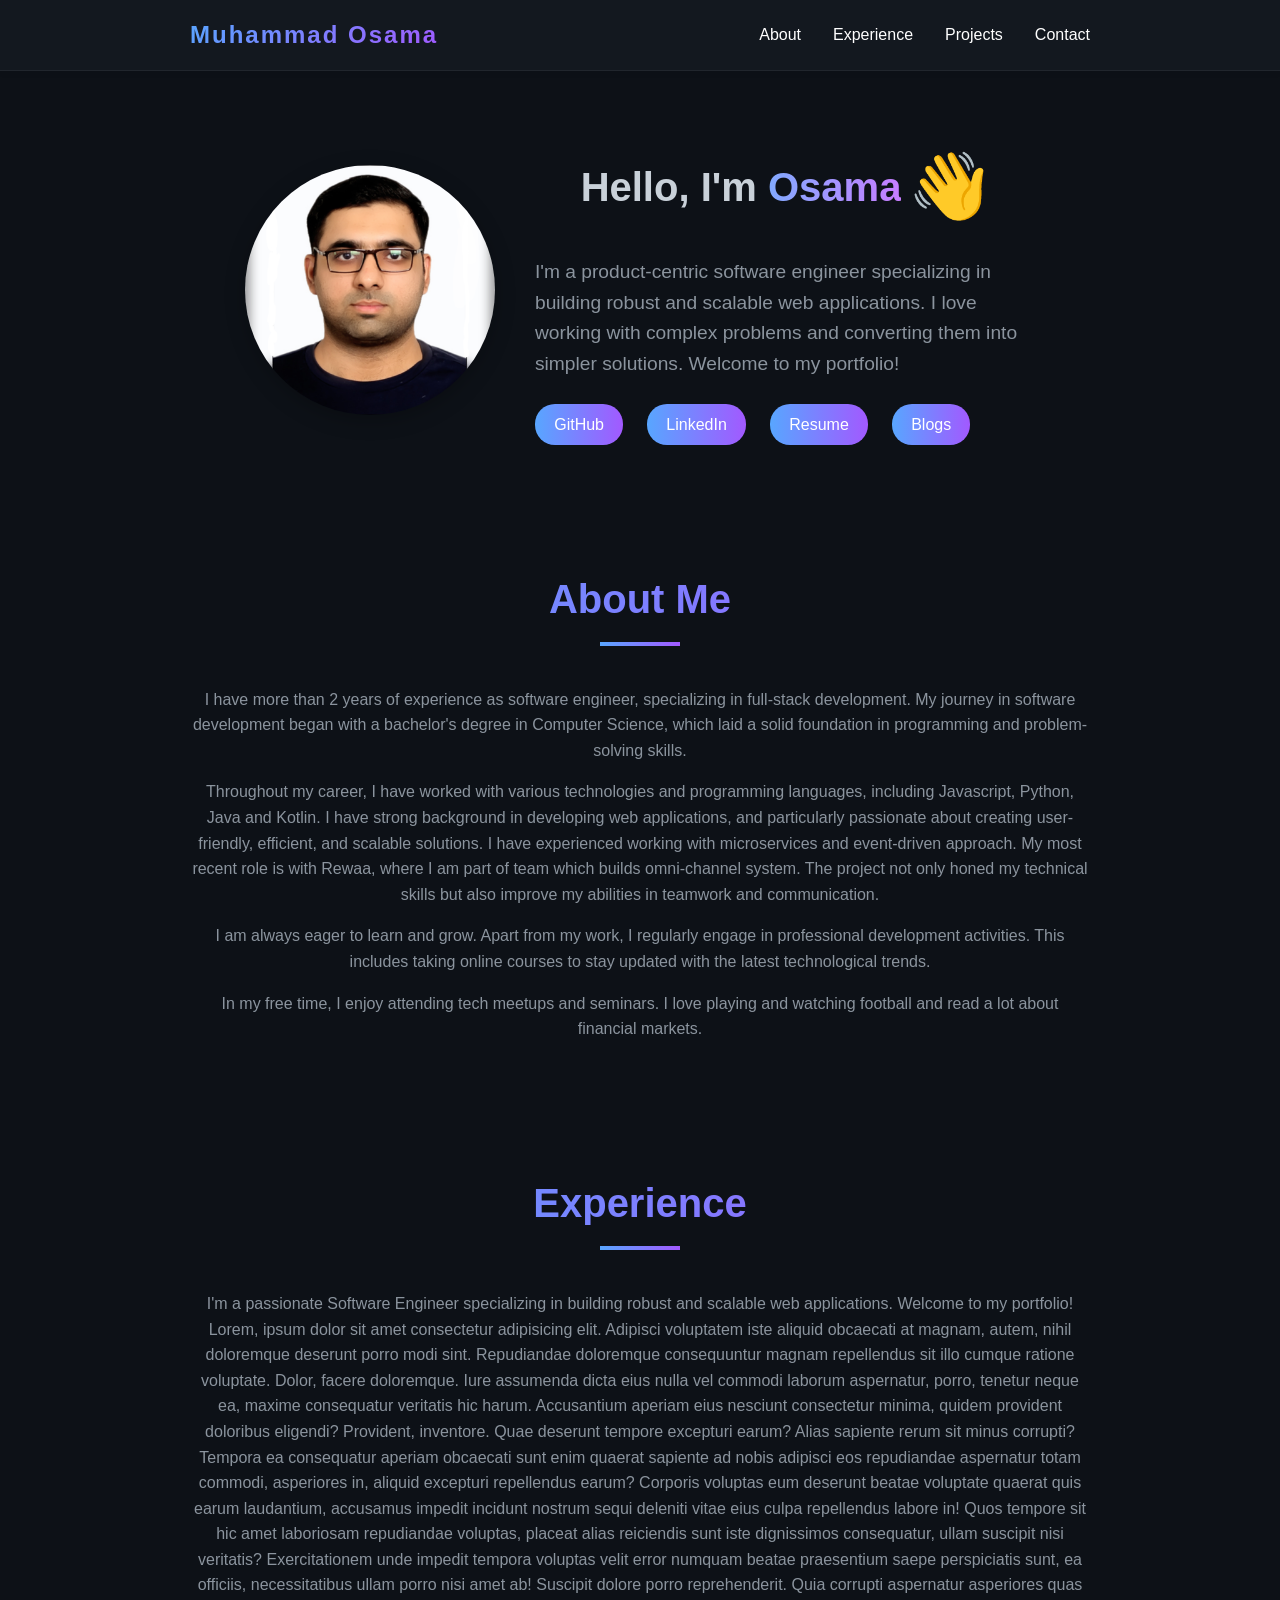
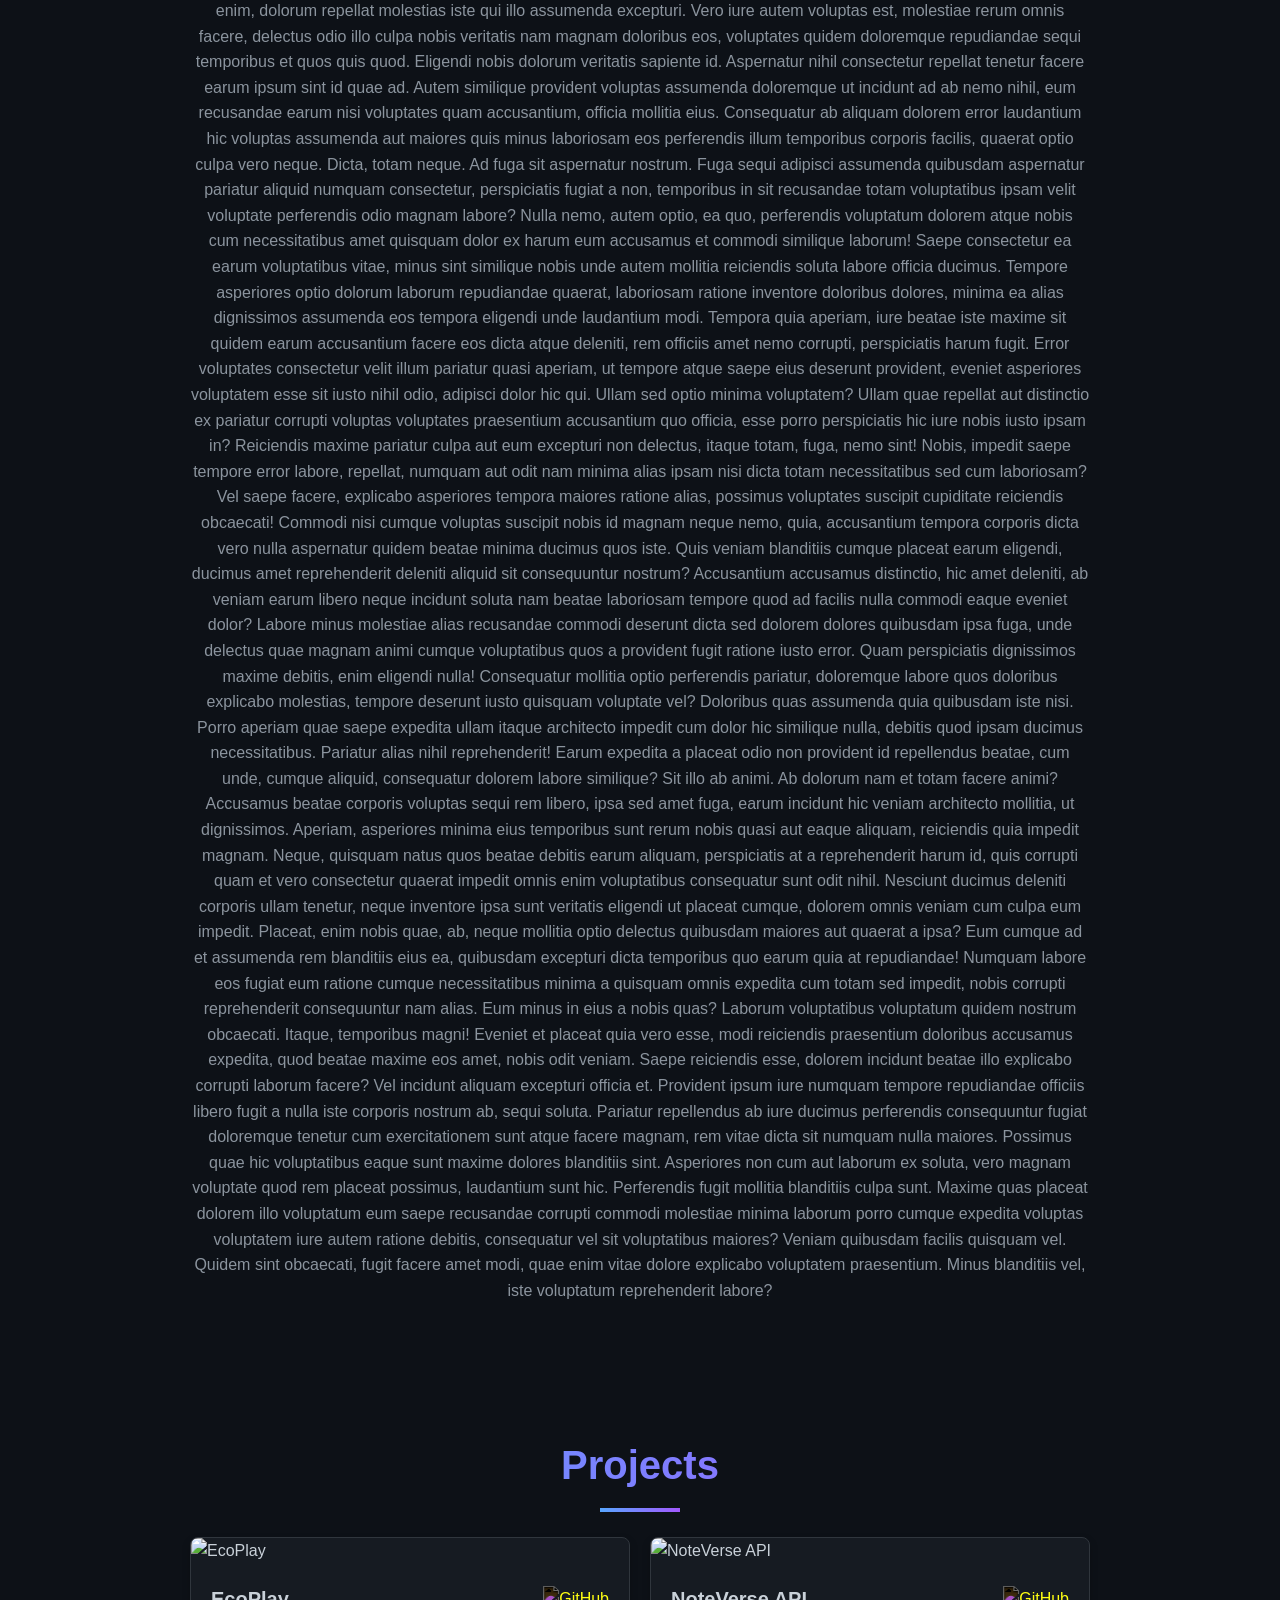
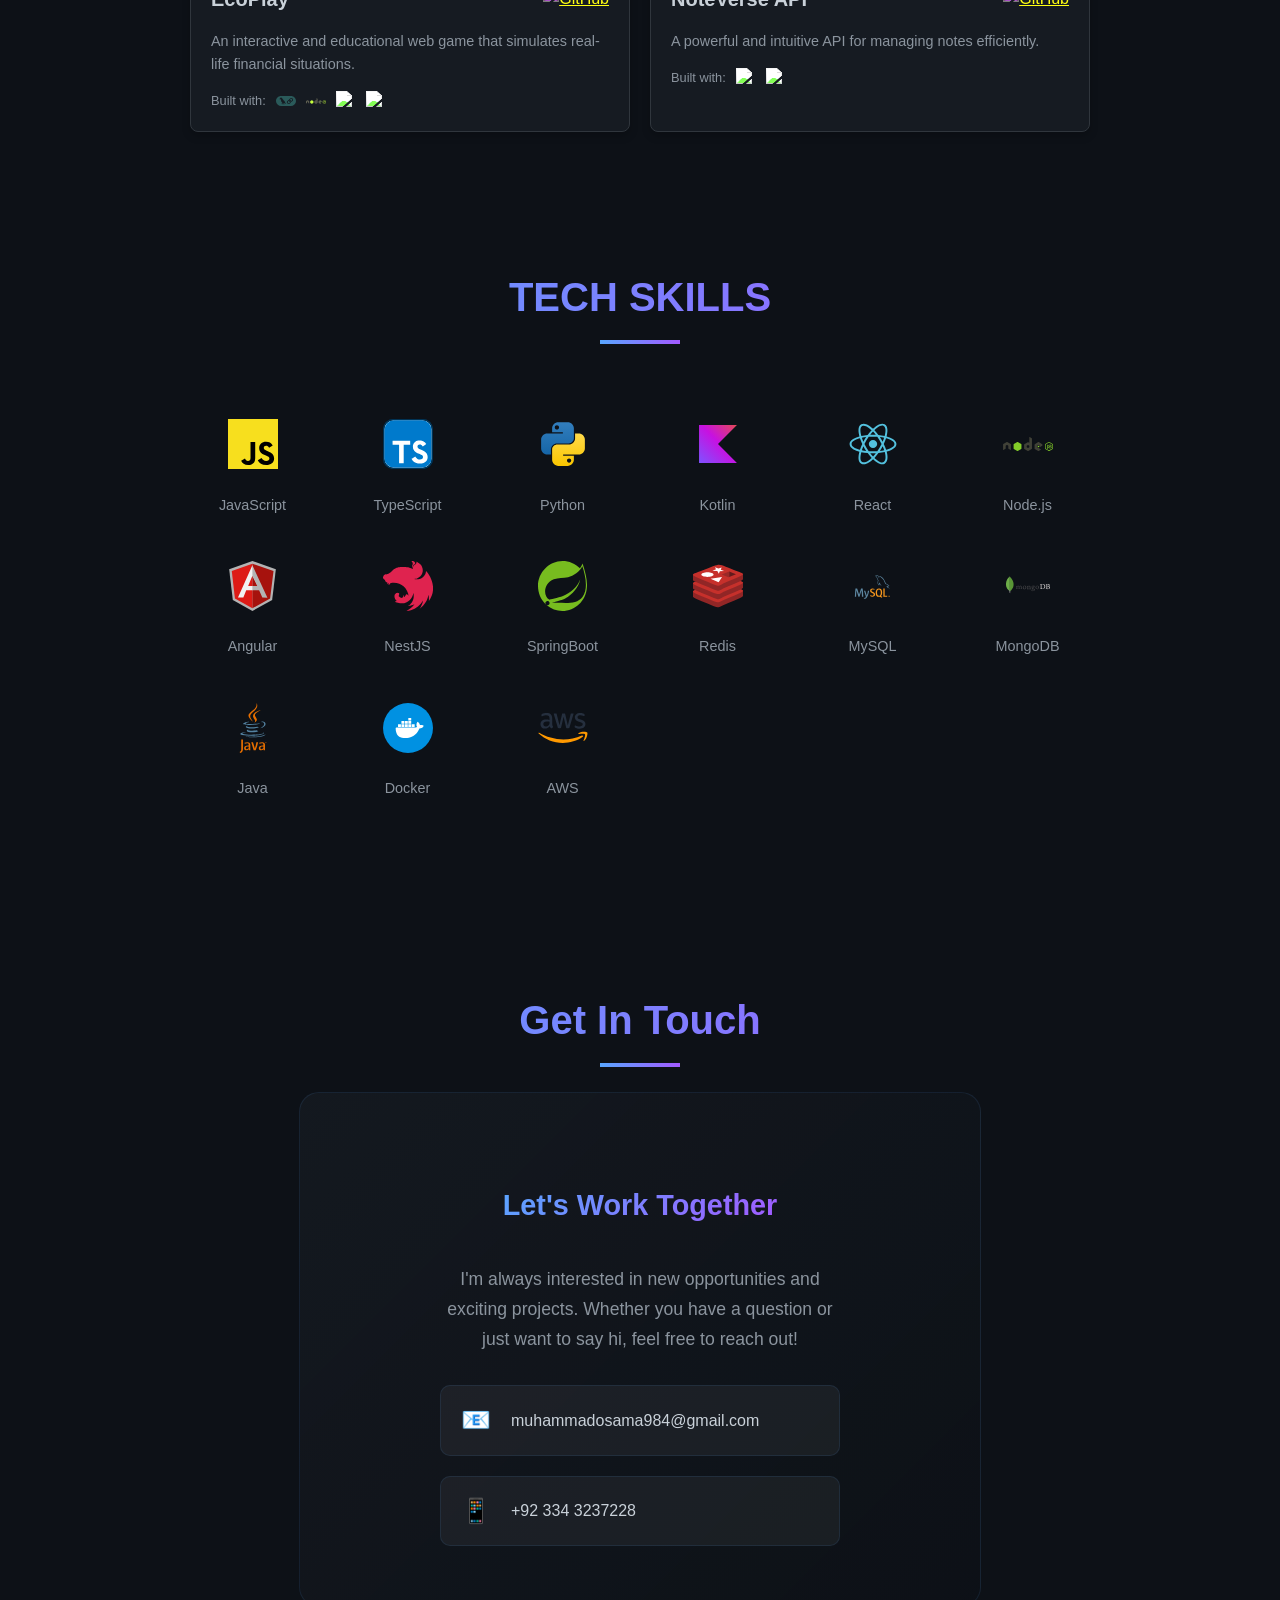
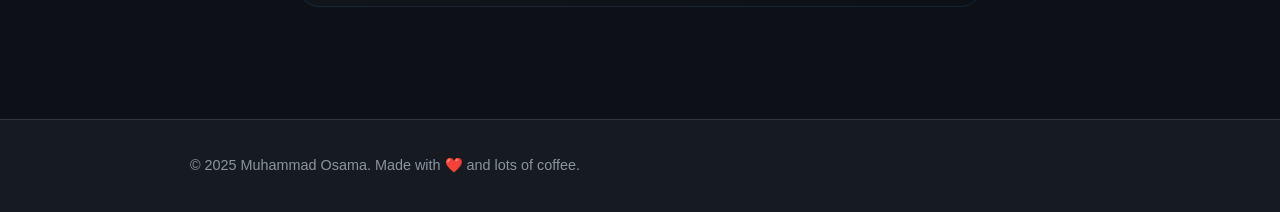
==== commit 4759c886: "ref: small refactor" ====
--- a/docs/index.html
+++ b/docs/index.html
@@ -80,9 +80,10 @@
         programming languages, including Javascript, Python, Java and Kotlin. I
         have strong background in developing web applications, and particularly
         passionate about creating user-friendly, efficient, and scalable
-        solutions. My most recent role is with Rewaa, where I am part of team
-        which builds omni-channel system. The project not only honed my
-        technical skills but also improve my abilities in teamwork and
+        solutions. I have experienced working with microservices and
+        event-driven approach. My most recent role is with Rewaa, where I am
+        part of team which builds omni-channel system. The project not only
+        honed my technical skills but also improve my abilities in teamwork and
         communication.
       </p>
       <p>
@@ -90,7 +91,6 @@
         engage in professional development activities. This includes taking
         online courses to stay updated with the latest technological trends.
       </p>
-
       <p>
         In my free time, I enjoy attending tech meetups and seminars. I love
         playing and watching football and read a lot about financial markets.
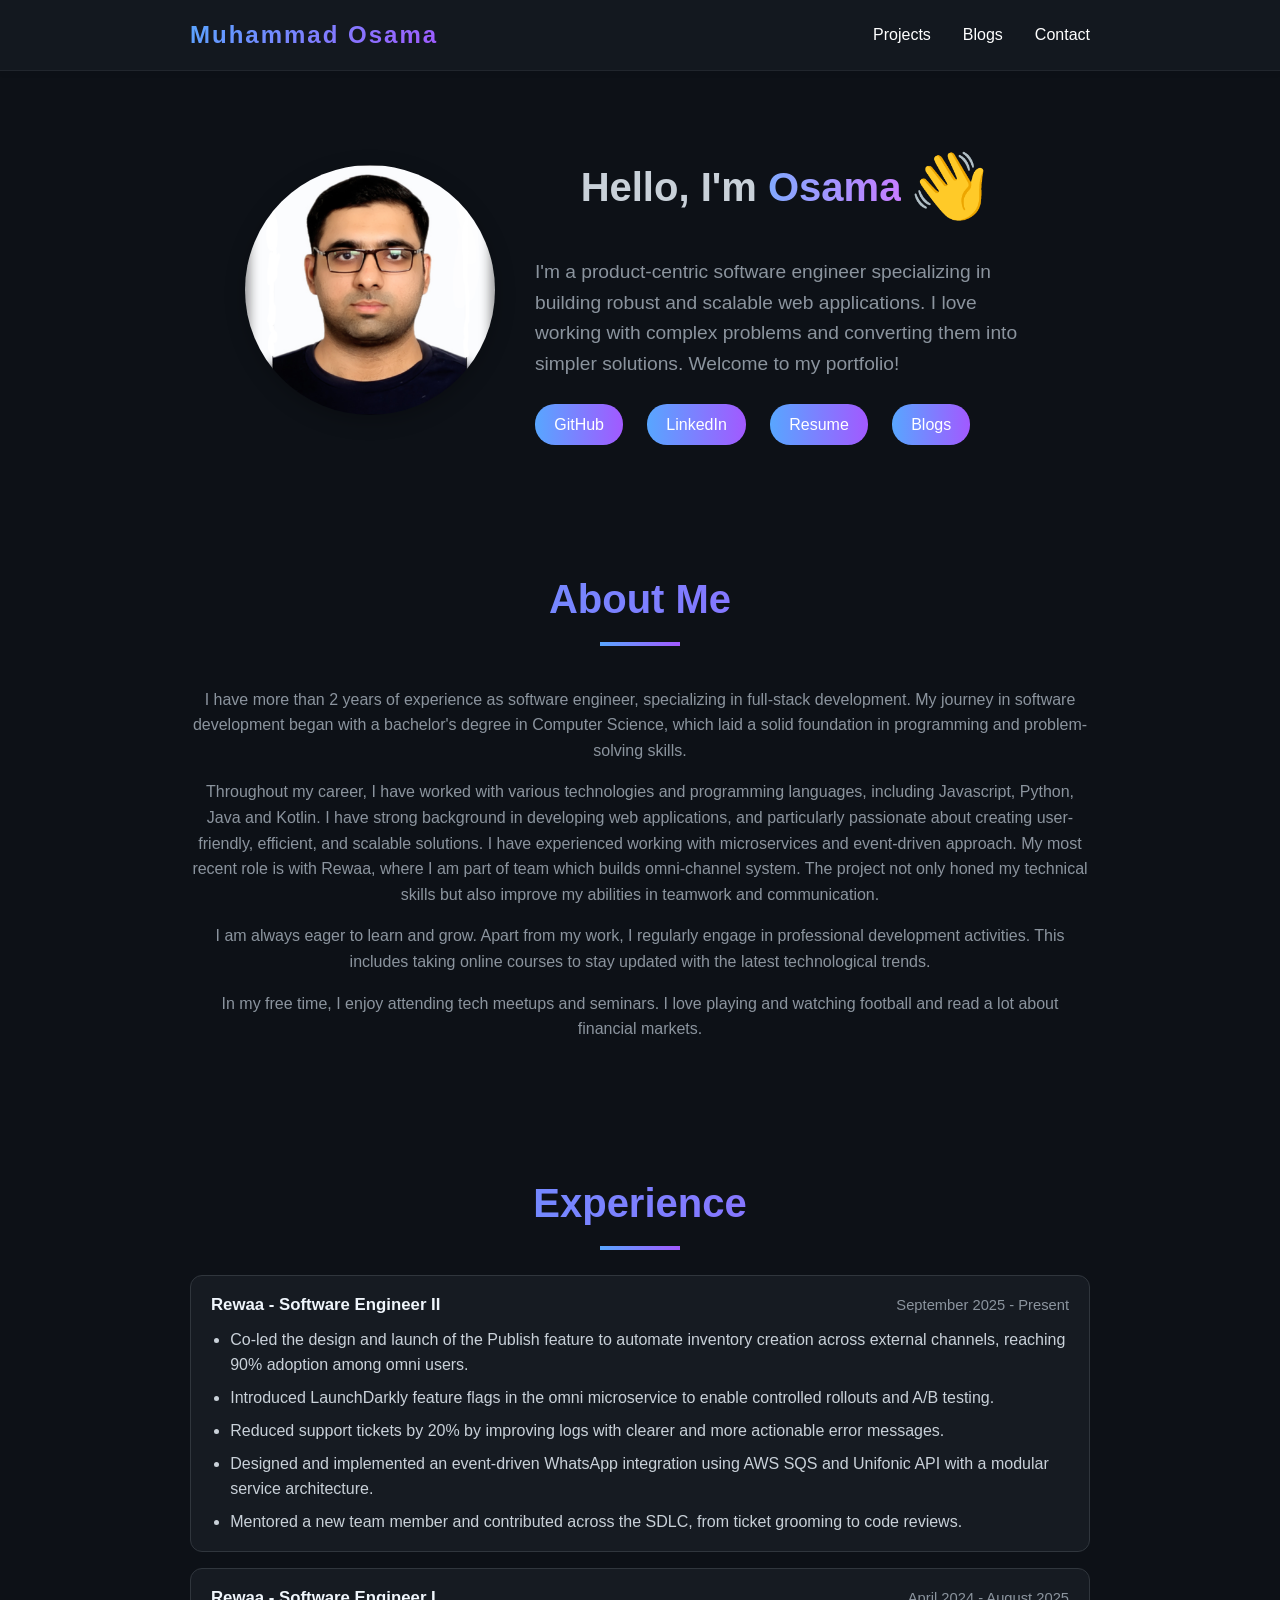
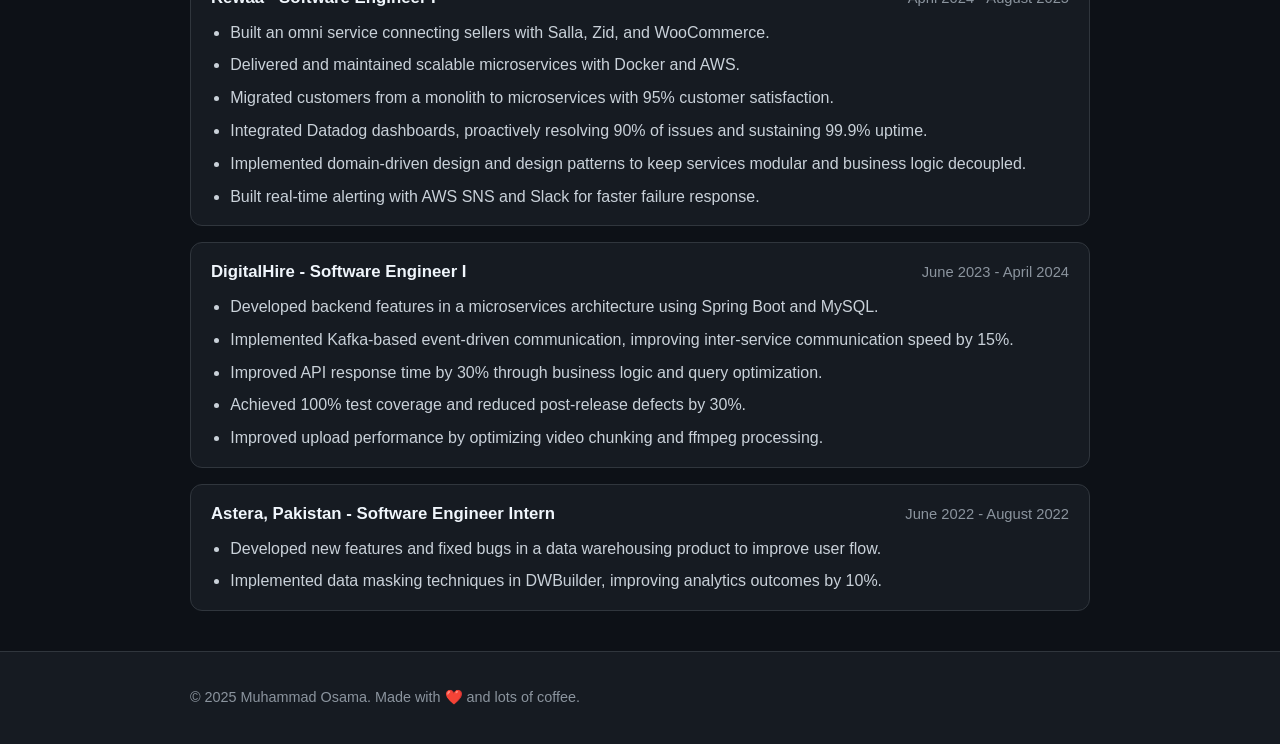
==== commit 4b0274e3: "Update the CV and blog section" ====
--- a/docs/index.html
+++ b/docs/index.html
@@ -12,10 +12,9 @@
         <div class="logo">Muhammad Osama</div>
 
         <ul class="navbar">
-          <li><a href="#about">About</a></li>
-          <li><a href="#experience">Experience</a></li>
-          <li><a href="#projects">Projects</a></li>
-          <li><a href="#contact">Contact</a></li>
+          <li><a href="projects.html">Projects</a></li>
+          <li><a href="blogs.html">Blogs</a></li>
+          <li><a href="contact.html">Contact</a></li>
         </ul>
       </div>
     </nav>
@@ -51,17 +50,12 @@
               >LinkedIn</a
             >
             <a
-              href="Muhammad-Osama-CV.pdf"
+              href="Muhammad%20Osama%20CV-3.pdf"
               download="Muhammad-Osama-CV.pdf"
               class="resume-button"
               >Resume</a
             >
-            <a
-              href="https://medium.com/@muhammadosama984"
-              target="_blank"
-              class="resume-button"
-              >Blogs</a
-            >
+            <a href="blogs.html" class="resume-button">Blogs</a>
           </div>
         </div>
       </div>
@@ -99,451 +93,63 @@
 
     <section id="experience" class="experience-section container">
       <h2 class="section-title">Experience</h2>
-      <p>
-        I'm a passionate Software Engineer specializing in building robust and
-        scalable web applications. Welcome to my portfolio! Lorem, ipsum dolor
-        sit amet consectetur adipisicing elit. Adipisci voluptatem iste aliquid
-        obcaecati at magnam, autem, nihil doloremque deserunt porro modi sint.
-        Repudiandae doloremque consequuntur magnam repellendus sit illo cumque
-        ratione voluptate. Dolor, facere doloremque. Iure assumenda dicta eius
-        nulla vel commodi laborum aspernatur, porro, tenetur neque ea, maxime
-        consequatur veritatis hic harum. Accusantium aperiam eius nesciunt
-        consectetur minima, quidem provident doloribus eligendi? Provident,
-        inventore. Quae deserunt tempore excepturi earum? Alias sapiente rerum
-        sit minus corrupti? Tempora ea consequatur aperiam obcaecati sunt enim
-        quaerat sapiente ad nobis adipisci eos repudiandae aspernatur totam
-        commodi, asperiores in, aliquid excepturi repellendus earum? Corporis
-        voluptas eum deserunt beatae voluptate quaerat quis earum laudantium,
-        accusamus impedit incidunt nostrum sequi deleniti vitae eius culpa
-        repellendus labore in! Quos tempore sit hic amet laboriosam repudiandae
-        voluptas, placeat alias reiciendis sunt iste dignissimos consequatur,
-        ullam suscipit nisi veritatis? Exercitationem unde impedit tempora
-        voluptas velit error numquam beatae praesentium saepe perspiciatis sunt,
-        ea officiis, necessitatibus ullam porro nisi amet ab! Suscipit dolore
-        porro reprehenderit. Quia corrupti aspernatur asperiores quas enim,
-        dolorum repellat molestias iste qui illo assumenda excepturi. Vero iure
-        autem voluptas est, molestiae rerum omnis facere, delectus odio illo
-        culpa nobis veritatis nam magnam doloribus eos, voluptates quidem
-        doloremque repudiandae sequi temporibus et quos quis quod. Eligendi
-        nobis dolorum veritatis sapiente id. Aspernatur nihil consectetur
-        repellat tenetur facere earum ipsum sint id quae ad. Autem similique
-        provident voluptas assumenda doloremque ut incidunt ad ab nemo nihil,
-        eum recusandae earum nisi voluptates quam accusantium, officia mollitia
-        eius. Consequatur ab aliquam dolorem error laudantium hic voluptas
-        assumenda aut maiores quis minus laboriosam eos perferendis illum
-        temporibus corporis facilis, quaerat optio culpa vero neque. Dicta,
-        totam neque. Ad fuga sit aspernatur nostrum. Fuga sequi adipisci
-        assumenda quibusdam aspernatur pariatur aliquid numquam consectetur,
-        perspiciatis fugiat a non, temporibus in sit recusandae totam
-        voluptatibus ipsam velit voluptate perferendis odio magnam labore? Nulla
-        nemo, autem optio, ea quo, perferendis voluptatum dolorem atque nobis
-        cum necessitatibus amet quisquam dolor ex harum eum accusamus et commodi
-        similique laborum! Saepe consectetur ea earum voluptatibus vitae, minus
-        sint similique nobis unde autem mollitia reiciendis soluta labore
-        officia ducimus. Tempore asperiores optio dolorum laborum repudiandae
-        quaerat, laboriosam ratione inventore doloribus dolores, minima ea alias
-        dignissimos assumenda eos tempora eligendi unde laudantium modi. Tempora
-        quia aperiam, iure beatae iste maxime sit quidem earum accusantium
-        facere eos dicta atque deleniti, rem officiis amet nemo corrupti,
-        perspiciatis harum fugit. Error voluptates consectetur velit illum
-        pariatur quasi aperiam, ut tempore atque saepe eius deserunt provident,
-        eveniet asperiores voluptatem esse sit iusto nihil odio, adipisci dolor
-        hic qui. Ullam sed optio minima voluptatem? Ullam quae repellat aut
-        distinctio ex pariatur corrupti voluptas voluptates praesentium
-        accusantium quo officia, esse porro perspiciatis hic iure nobis iusto
-        ipsam in? Reiciendis maxime pariatur culpa aut eum excepturi non
-        delectus, itaque totam, fuga, nemo sint! Nobis, impedit saepe tempore
-        error labore, repellat, numquam aut odit nam minima alias ipsam nisi
-        dicta totam necessitatibus sed cum laboriosam? Vel saepe facere,
-        explicabo asperiores tempora maiores ratione alias, possimus voluptates
-        suscipit cupiditate reiciendis obcaecati! Commodi nisi cumque voluptas
-        suscipit nobis id magnam neque nemo, quia, accusantium tempora corporis
-        dicta vero nulla aspernatur quidem beatae minima ducimus quos iste. Quis
-        veniam blanditiis cumque placeat earum eligendi, ducimus amet
-        reprehenderit deleniti aliquid sit consequuntur nostrum? Accusantium
-        accusamus distinctio, hic amet deleniti, ab veniam earum libero neque
-        incidunt soluta nam beatae laboriosam tempore quod ad facilis nulla
-        commodi eaque eveniet dolor? Labore minus molestiae alias recusandae
-        commodi deserunt dicta sed dolorem dolores quibusdam ipsa fuga, unde
-        delectus quae magnam animi cumque voluptatibus quos a provident fugit
-        ratione iusto error. Quam perspiciatis dignissimos maxime debitis, enim
-        eligendi nulla! Consequatur mollitia optio perferendis pariatur,
-        doloremque labore quos doloribus explicabo molestias, tempore deserunt
-        iusto quisquam voluptate vel? Doloribus quas assumenda quia quibusdam
-        iste nisi. Porro aperiam quae saepe expedita ullam itaque architecto
-        impedit cum dolor hic similique nulla, debitis quod ipsam ducimus
-        necessitatibus. Pariatur alias nihil reprehenderit! Earum expedita a
-        placeat odio non provident id repellendus beatae, cum unde, cumque
-        aliquid, consequatur dolorem labore similique? Sit illo ab animi. Ab
-        dolorum nam et totam facere animi? Accusamus beatae corporis voluptas
-        sequi rem libero, ipsa sed amet fuga, earum incidunt hic veniam
-        architecto mollitia, ut dignissimos. Aperiam, asperiores minima eius
-        temporibus sunt rerum nobis quasi aut eaque aliquam, reiciendis quia
-        impedit magnam. Neque, quisquam natus quos beatae debitis earum aliquam,
-        perspiciatis at a reprehenderit harum id, quis corrupti quam et vero
-        consectetur quaerat impedit omnis enim voluptatibus consequatur sunt
-        odit nihil. Nesciunt ducimus deleniti corporis ullam tenetur, neque
-        inventore ipsa sunt veritatis eligendi ut placeat cumque, dolorem omnis
-        veniam cum culpa eum impedit. Placeat, enim nobis quae, ab, neque
-        mollitia optio delectus quibusdam maiores aut quaerat a ipsa? Eum cumque
-        ad et assumenda rem blanditiis eius ea, quibusdam excepturi dicta
-        temporibus quo earum quia at repudiandae! Numquam labore eos fugiat eum
-        ratione cumque necessitatibus minima a quisquam omnis expedita cum totam
-        sed impedit, nobis corrupti reprehenderit consequuntur nam alias. Eum
-        minus in eius a nobis quas? Laborum voluptatibus voluptatum quidem
-        nostrum obcaecati. Itaque, temporibus magni! Eveniet et placeat quia
-        vero esse, modi reiciendis praesentium doloribus accusamus expedita,
-        quod beatae maxime eos amet, nobis odit veniam. Saepe reiciendis esse,
-        dolorem incidunt beatae illo explicabo corrupti laborum facere? Vel
-        incidunt aliquam excepturi officia et. Provident ipsum iure numquam
-        tempore repudiandae officiis libero fugit a nulla iste corporis nostrum
-        ab, sequi soluta. Pariatur repellendus ab iure ducimus perferendis
-        consequuntur fugiat doloremque tenetur cum exercitationem sunt atque
-        facere magnam, rem vitae dicta sit numquam nulla maiores. Possimus quae
-        hic voluptatibus eaque sunt maxime dolores blanditiis sint. Asperiores
-        non cum aut laborum ex soluta, vero magnam voluptate quod rem placeat
-        possimus, laudantium sunt hic. Perferendis fugit mollitia blanditiis
-        culpa sunt. Maxime quas placeat dolorem illo voluptatum eum saepe
-        recusandae corrupti commodi molestiae minima laborum porro cumque
-        expedita voluptas voluptatem iure autem ratione debitis, consequatur vel
-        sit voluptatibus maiores? Veniam quibusdam facilis quisquam vel. Quidem
-        sint obcaecati, fugit facere amet modi, quae enim vitae dolore explicabo
-        voluptatem praesentium. Minus blanditiis vel, iste voluptatum
-        reprehenderit labore?
-      </p>
-    </section>
+      <div class="experience-list">
+        <article class="experience-item">
+          <div class="experience-head">
+            <h3>Rewaa - Software Engineer II</h3>
+            <span>September 2025 - Present</span>
+          </div>
+          <ul>
+            <li>Co-led the design and launch of the Publish feature to automate inventory creation across external channels, reaching 90% adoption among omni users.</li>
+            <li>Introduced LaunchDarkly feature flags in the omni microservice to enable controlled rollouts and A/B testing.</li>
+            <li>Reduced support tickets by 20% by improving logs with clearer and more actionable error messages.</li>
+            <li>Designed and implemented an event-driven WhatsApp integration using AWS SQS and Unifonic API with a modular service architecture.</li>
+            <li>Mentored a new team member and contributed across the SDLC, from ticket grooming to code reviews.</li>
+          </ul>
+        </article>
 
-    <section id="projects" class="projects-section container">
-      <h2 class="section-title">Projects</h2>
-      <div class="projects-grid">
-        <!-- Project 1: EcoPlay -->
-        <div class="project-card">
-          <img
-            src="https://www.fcbarcelona.com/fcbarcelona/photo/2022/08/02/ae5252d1-b79b-4950-9e34-6e67fac09bb0/LeoMessi20092010_pic_fcb-arsenal62.jpg"
-            alt="EcoPlay"
-            class="project-image"
-          />
-          <div class="project-content">
-            <div class="project-header">
-              <h3 class="project-title">EcoPlay</h3>
-              <a href="#" target="_blank" class="project-link">
-                <img
-                  src="https://cdn.jsdelivr.net/npm/simple-icons@v11/icons/github.svg"
-                  alt="GitHub"
-                />
-              </a>
-            </div>
-            <p class="project-description">
-              An interactive and educational web game that simulates real-life
-              financial situations.
-            </p>
-            <div class="project-tech">
-              <span>Built with:</span>
-              <img src="icons/langchain-color.svg" alt="LangChain" />
-              <img src="icons/nodejs-logo-svgrepo-com.svg" alt="Node.js" />
-              <img
-                src="https://cdn.jsdelivr.net/npm/simple-icons@v11/icons/express.svg"
-                alt="Express.js"
-              />
-              <img
-                src="https://cdn.jsdelivr.net/npm/simple-icons@v11/icons/mongodb.svg"
-                alt="MongoDB"
-              />
-            </div>
+        <article class="experience-item">
+          <div class="experience-head">
+            <h3>Rewaa - Software Engineer I</h3>
+            <span>April 2024 - August 2025</span>
           </div>
-        </div>
-        <!-- Project 2: NoteVerse API -->
-        <div class="project-card">
-          <img
-            src="https://images.unsplash.com/photo-1521791055366-0d553872125f?auto=format&fit=crop&w=400&q=80"
-            alt="NoteVerse API"
-            class="project-image"
-          />
-          <div class="project-content">
-            <div class="project-header">
-              <h3 class="project-title">NoteVerse API</h3>
-              <a href="#" target="_blank" class="project-link">
-                <img
-                  src="https://cdn.jsdelivr.net/npm/simple-icons@v11/icons/github.svg"
-                  alt="GitHub"
-                />
-              </a>
-            </div>
-            <p class="project-description">
-              A powerful and intuitive API for managing notes efficiently.
-            </p>
-            <div class="project-tech">
-              <span>Built with:</span>
-              <img
-                src="https://cdn.jsdelivr.net/npm/simple-icons@v11/icons/express.svg"
-                alt="Express.js"
-              />
-              <img
-                src="https://cdn.jsdelivr.net/npm/simple-icons@v11/icons/mongodb.svg"
-                alt="MongoDB"
-              />
-            </div>
+          <ul>
+            <li>Built an omni service connecting sellers with Salla, Zid, and WooCommerce.</li>
+            <li>Delivered and maintained scalable microservices with Docker and AWS.</li>
+            <li>Migrated customers from a monolith to microservices with 95% customer satisfaction.</li>
+            <li>Integrated Datadog dashboards, proactively resolving 90% of issues and sustaining 99.9% uptime.</li>
+            <li>Implemented domain-driven design and design patterns to keep services modular and business logic decoupled.</li>
+            <li>Built real-time alerting with AWS SNS and Slack for faster failure response.</li>
+          </ul>
+        </article>
+
+        <article class="experience-item">
+          <div class="experience-head">
+            <h3>DigitalHire - Software Engineer I</h3>
+            <span>June 2023 - April 2024</span>
           </div>
-        </div>
-        <!-- Project 3: Portfolio Website -->
-        <!-- <div class="project-card">
-          <img
-            src="https://images.unsplash.com/photo-1551434678-e076c223a692?auto=format&fit=crop&w=400&q=80"
-            alt="Portfolio Website"
-            class="project-image"
-          />
-          <div class="project-content">
-            <div class="project-header">
-              <h3 class="project-title">Portfolio Website</h3>
-              <a href="#" target="_blank" class="project-link">
-                <img
-                  src="https://cdn.jsdelivr.net/npm/simple-icons@v11/icons/github.svg"
-                  alt="GitHub"
-                />
-              </a>
-            </div>
-            <p class="project-description">
-              Modern personal portfolio with animations.
-            </p>
-            <div class="project-tech">
-              <span>Built with:</span>
-              <img
-                src="https://cdn.jsdelivr.net/npm/simple-icons@v11/icons/nextdotjs.svg"
-                alt="Next.js"
-              />
-              <img
-                src="https://cdn.jsdelivr.net/npm/simple-icons@v11/icons/tailwindcss.svg"
-                alt="Tailwind CSS"
-              />
-              <img
-                src="https://cdn.jsdelivr.net/npm/simple-icons@v11/icons/typescript.svg"
-                alt="TypeScript"
-              />
-            </div>
+          <ul>
+            <li>Developed backend features in a microservices architecture using Spring Boot and MySQL.</li>
+            <li>Implemented Kafka-based event-driven communication, improving inter-service communication speed by 15%.</li>
+            <li>Improved API response time by 30% through business logic and query optimization.</li>
+            <li>Achieved 100% test coverage and reduced post-release defects by 30%.</li>
+            <li>Improved upload performance by optimizing video chunking and ffmpeg processing.</li>
+          </ul>
+        </article>
+
+        <article class="experience-item">
+          <div class="experience-head">
+            <h3>Astera, Pakistan - Software Engineer Intern</h3>
+            <span>June 2022 - August 2022</span>
           </div>
-        </div> -->
-        <!-- Project 4: Task Manager -->
-        <!-- <div class="project-card">
-          <img
-            src="https://images.unsplash.com/photo-1517048676732-d65bc937f952?auto=format&fit=crop&w=400&q=80"
-            alt="Task Manager"
-            class="project-image"
-          />
-          <div class="project-content">
-            <div class="project-header">
-              <h3 class="project-title">Task Manager</h3>
-              <a href="#" target="_blank" class="project-link">
-                <img
-                  src="https://cdn.jsdelivr.net/npm/simple-icons@v11/icons/github.svg"
-                  alt="GitHub"
-                />
-              </a>
-            </div>
-            <p class="project-description">
-              Modern task organization platform.
-            </p>
-            <div class="project-tech">
-              <span>Built with:</span>
-              <img
-                src="https://cdn.jsdelivr.net/npm/simple-icons@v11/icons/nextdotjs.svg"
-                alt="Next.js"
-              />
-              <img
-                src="https://cdn.jsdelivr.net/npm/simple-icons@v11/icons/tailwindcss.svg"
-                alt="Tailwind CSS"
-              />
-              <img
-                src="https://cdn.jsdelivr.net/npm/simple-icons@v11/icons/typescript.svg"
-                alt="TypeScript"
-              />
-              <img
-                src="https://cdn.jsdelivr.net/npm/simple-icons@v11/icons/sass.svg"
-                alt="Sass"
-              />
-            </div>
-          </div>
-        </div> -->
-        <!-- Project 5: File tracking management -->
-        <!-- <div class="project-card">
-          <img
-            src="https://images.unsplash.com/photo-1481627834876-b7833e8f5570?auto=format&fit=crop&w=400&q=80"
-            alt="File tracking management"
-            class="project-image"
-          />
-          <div class="project-content">
-            <div class="project-header">
-              <h3 class="project-title">File tracking management</h3>
-              <a href="#" target="_blank" class="project-link">
-                <img
-                  src="https://cdn.jsdelivr.net/npm/simple-icons@v11/icons/github.svg"
-                  alt="GitHub"
-                />
-              </a>
-            </div>
-            <p class="project-description">
-              Organizes and secures documents, tracks file progress.
-            </p>
-            <div class="project-tech">
-              <span>Built with:</span>
-              <img
-                src="https://cdn.jsdelivr.net/npm/simple-icons@v11/icons/react.svg"
-                alt="React"
-              />
-              <img
-                src="https://cdn.jsdelivr.net/npm/simple-icons@v11/icons/redux.svg"
-                alt="Redux"
-              />
-              <img
-                src="https://cdn.jsdelivr.net/npm/simple-icons@v11/icons/firebase.svg"
-                alt="Firebase"
-              />
-              <img
-                src="https://cdn.jsdelivr.net/npm/simple-icons@v11/icons/framer.svg"
-                alt="Framer"
-              />
-            </div>
-          </div>
-        </div> -->
-        <!-- Project 6: Vehicle parts sales management -->
-        <!-- <div class="project-card">
-          <img
-            src="https://fifpro.org/media/5chb3dva/lionel-messi_imago1019567000h.jpg?rxy=0.32986930611281567,0.18704579979466449&rnd=133378758718600000"
-            alt="Vehicle parts sales management"
-            class="project-image"
-          />
-          <div class="project-content">
-            <div class="project-header">
-              <h3 class="project-title">Vehicle parts sales management</h3>
-              <a href="#" target="_blank" class="project-link">
-                <img
-                  src="https://cdn.jsdelivr.net/npm/simple-icons@v11/icons/github.svg"
-                  alt="GitHub"
-                />
-              </a>
-            </div>
-            <p class="project-description">
-              Manages vehicle parts sales, ensures accurate stock updates.
-            </p>
-            <div class="project-tech">
-              <span>Built with:</span>
-              <img src="../docs/icons/react-svgrepo-com.svg" alt="React" />
-              <img
-                src="https://cdn.jsdelivr.net/npm/simple-icons@v11/icons/tailwindcss.svg"
-                alt="Tailwind CSS"
-              />
-              <img
-                src="https://cdn.jsdelivr.net/npm/simple-icons@v11/icons/express.svg"
-                alt="Express.js"
-              />
-              <img
-                src="https://cdn.jsdelivr.net/npm/simple-icons@v11/icons/framer.svg"
-                alt="Framer"
-              />
-            </div>
-          </div>
-        </div> -->
+          <ul>
+            <li>Developed new features and fixed bugs in a data warehousing product to improve user flow.</li>
+            <li>Implemented data masking techniques in DWBuilder, improving analytics outcomes by 10%.</li>
+          </ul>
+        </article>
       </div>
     </section>
 
-    <section class="tech-skills-section container">
-      <h2 class="section-title">TECH SKILLS</h2>
-      <div class="skills-grid">
-        <div class="skill-item">
-          <img
-            src="../docs/icons/javascript-logo-svgrepo-com.svg"
-            alt="JavaScript"
-          />
-          <p>JavaScript</p>
-        </div>
-        <div class="skill-item">
-          <img
-            src="../docs/icons/typescript-svgrepo-com.svg"
-            alt="TypeScript"
-          />
-          <p>TypeScript</p>
-        </div>
-        <div class="skill-item">
-          <img src="../docs/icons/python-svgrepo-com.svg" alt="Python" />
-          <p>Python</p>
-        </div>
-        <div class="skill-item">
-          <img src="../docs/icons/Kotlin.svg" alt="kotlin" />
-          <p>Kotlin</p>
-        </div>
-        <div class="skill-item">
-          <img src="../docs/icons/react-svgrepo-com.svg" alt="React" />
-          <p>React</p>
-        </div>
-        <div class="skill-item">
-          <img src="../docs/icons/nodejs-logo-svgrepo-com.svg" alt="Node.js" />
-          <p>Node.js</p>
-        </div>
-        <div class="skill-item">
-          <img src="../docs/icons/angular-icon.svg" alt="Angular" />
-          <p>Angular</p>
-        </div>
-        <div class="skill-item">
-          <img src="../docs/icons/Nest.js.svg" alt="NestJS" />
-          <p>NestJS</p>
-        </div>
-        <div class="skill-item">
-          <img src="../docs/icons/spring-3.svg" alt="SpringBoot" />
-          <p>SpringBoot</p>
-        </div>
-        <div class="skill-item">
-          <img src="../docs/icons/redis-logo-svgrepo-com.svg" alt="Redis" />
-          <p>Redis</p>
-        </div>
-        <div class="skill-item">
-          <img src="../docs/icons/mysql-logo-svgrepo-com.svg" alt="MySQL" />
-          <p>MySQL</p>
-        </div>
-        <div class="skill-item">
-          <img src="../docs/icons/mongodb-ar21.svg" alt="MongoDB" />
-          <p>MongoDB</p>
-        </div>
-        <div class="skill-item">
-          <img src="../docs/icons/java-4-logo-svgrepo-com.svg" alt="Java" />
-          <p>Java</p>
-        </div>
-        <div class="skill-item">
-          <img src="../docs/icons/docker-svgrepo-com.svg" alt="Docker" />
-          <p>Docker</p>
-        </div>
-        <div class="skill-item">
-          <img src="../docs/icons/amazon-web-services-logo.svg" alt="AWS" />
-          <p>AWS</p>
-        </div>
-      </div>
-    </section>
-
-    <section id="contact" class="contact-section container">
-      <h2 class="section-title">Get In Touch</h2>
-      <div class="contact-wrapper">
-        <div class="contact-info-center">
-          <h3>Let's Work Together</h3>
-          <p>
-            I'm always interested in new opportunities and exciting projects.
-            Whether you have a question or just want to say hi, feel free to
-            reach out!
-          </p>
-          <div class="contact-details">
-            <div class="contact-item">
-              <span class="contact-icon">📧</span>
-              <span>muhammadosama984@gmail.com</span>
-            </div>
-            <div class="contact-item">
-              <span class="contact-icon">📱</span>
-              <span>+92 334 3237228</span>
-            </div>
-            <!-- <div class="contact-item">
-              <span class="contact-icon">📍</span>
-              <span>Karachi, Pakistan</span>
-            </div> -->
-          </div>
-        </div>
-      </div>
-    </section>
 
     <footer class="main-footer">
       <div class="footer-bottom">
--- a/docs/style.css
+++ b/docs/style.css
@@ -8,6 +8,13 @@
   background: #0d1117;
   color: #c9d1d9;
   line-height: 1.6;
+  min-height: 100vh;
+  display: flex;
+  flex-direction: column;
+}
+
+main {
+  flex: 1;
 }
 .container {
   width: 90%;
@@ -228,6 +235,54 @@
   font-size: 2rem;
   margin-bottom: 1rem;
 }
+
+.experience-list {
+  display: flex;
+  flex-direction: column;
+  gap: 1rem;
+  text-align: left;
+}
+
+.experience-item {
+  background: #161b22;
+  border: 1px solid #30363d;
+  border-radius: 12px;
+  padding: 1rem 1.25rem;
+}
+
+.experience-head {
+  display: flex;
+  justify-content: space-between;
+  gap: 1rem;
+  align-items: baseline;
+  flex-wrap: wrap;
+  margin-bottom: 0.5rem;
+}
+
+.experience-head h3 {
+  margin: 0;
+  font-size: 1.05rem;
+  color: #f0f6fc;
+}
+
+.experience-head span {
+  color: #8b949e;
+  font-size: 0.92rem;
+}
+
+.experience-item ul {
+  margin: 0;
+  padding-left: 1.2rem;
+}
+
+.experience-item li {
+  color: #c9d1d9;
+  margin-bottom: 0.45rem;
+}
+
+.experience-item li:last-child {
+  margin-bottom: 0;
+}
 .skills-list {
   list-style: none;
   padding: 0;
@@ -318,6 +373,44 @@
   width: 20px;
   height: 20px;
   filter: brightness(1.5);
+}
+
+/* Blogs Section */
+.blogs-section {
+  padding: 60px 0;
+}
+
+.blogs-intro {
+  text-align: center;
+  color: #8b949e;
+  max-width: 700px;
+  margin: 0 auto 2rem;
+}
+
+.blog-card {
+  background: #161b22;
+  border: 1px solid #30363d;
+  border-radius: 12px;
+  padding: 1.25rem;
+}
+
+.blog-card h3 {
+  margin-top: 0;
+  color: #f0f6fc;
+}
+
+.blog-card p {
+  color: #8b949e;
+}
+
+.blog-card a {
+  color: #58a6ff;
+  text-decoration: none;
+  font-weight: 600;
+}
+
+.blog-card a:hover {
+  text-decoration: underline;
 }
 
 /* Contact Section */
@@ -412,7 +505,7 @@
   color: #8b949e;
   padding: 0; /* Reset padding */
   border-top: 1px solid #30363d;
-  margin-top: 2rem;
+  margin-top: auto;
 }
 
 .footer-bottom {
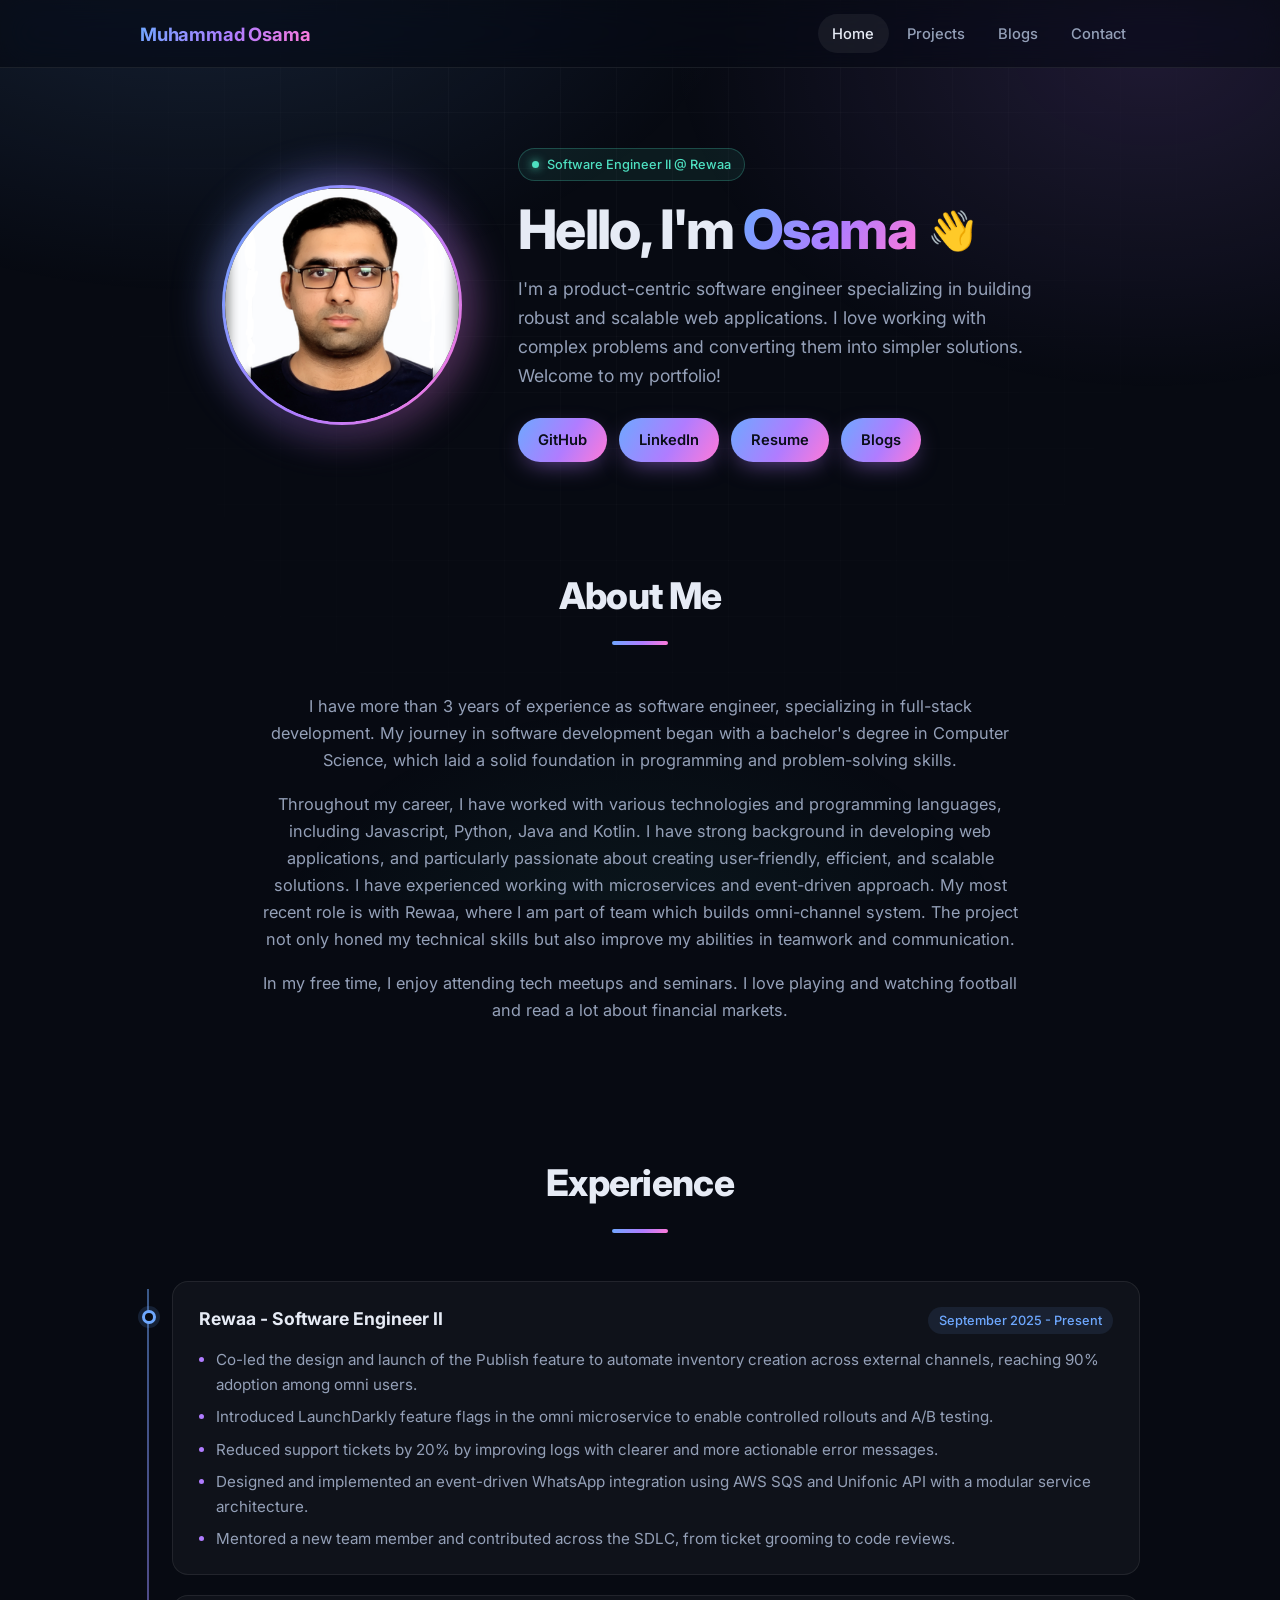
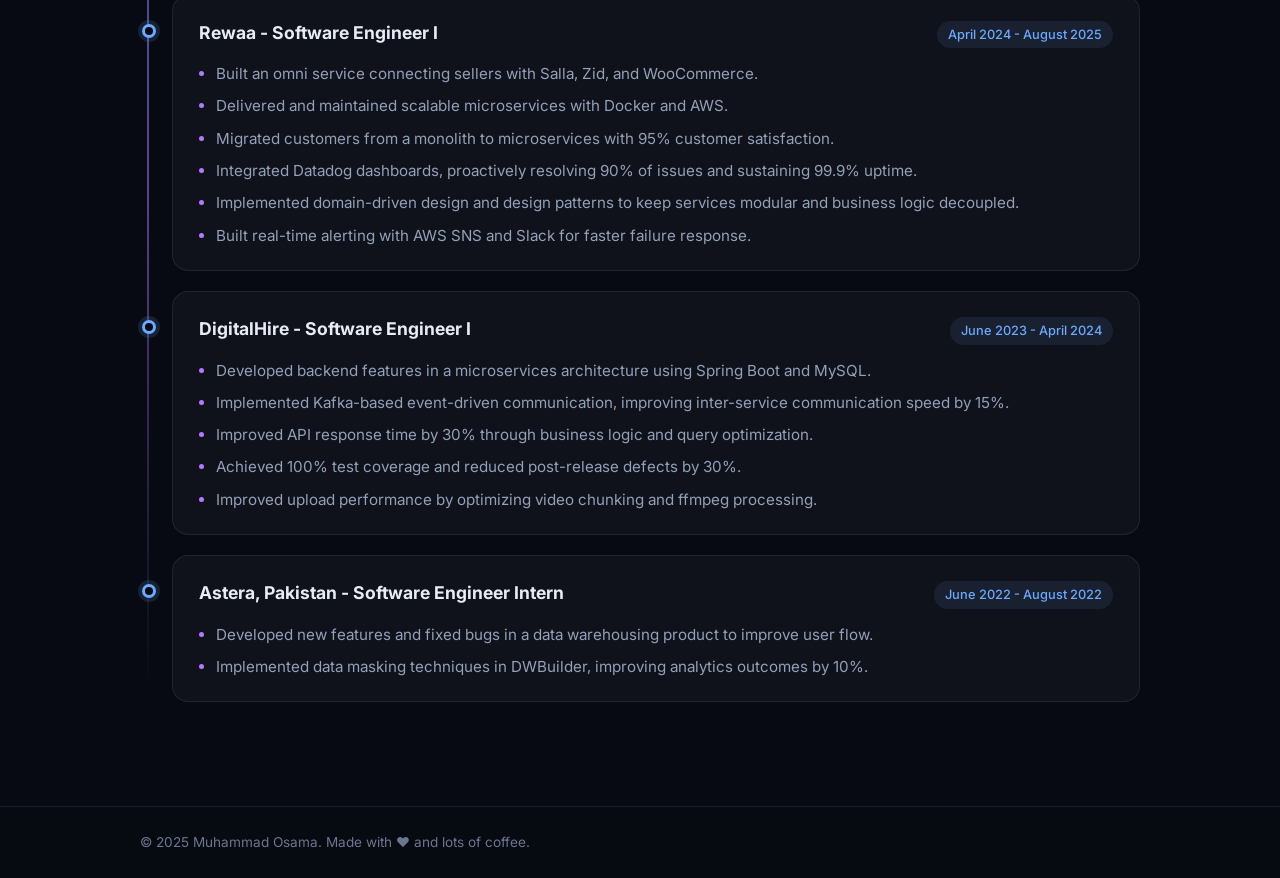
==== commit b61570dd: "redesign portfolio with new theme, timeline and card styles Co-Authored-By: Claude Sonnet 5.5 <norep" ====
--- a/docs/index.html
+++ b/docs/index.html
@@ -3,7 +3,14 @@
   <head>
     <meta charset="UTF-8" />
     <meta name="viewport" content="width=device-width, initial-scale=1.0" />
-    <title>Portfolio</title>
+    <title>Muhammad Osama - Software Engineer</title>
+    <link rel="preconnect" href="https://fonts.googleapis.com" />
+    <link rel="preconnect" href="https://fonts.gstatic.com" crossorigin />
+    <link
+      href="https://fonts.googleapis.com/css2?family=Inter:wght@400;500;600;700;800&display=swap"
+      rel="stylesheet"
+    />
+    <meta name="theme-color" content="#070a12" />
     <link rel="stylesheet" href="style.css" />
   </head>
   <body>
@@ -12,6 +19,7 @@
         <div class="logo">Muhammad Osama</div>
 
         <ul class="navbar">
+          <li><a class="active" href="index.html">Home</a></li>
           <li><a href="projects.html">Projects</a></li>
           <li><a href="blogs.html">Blogs</a></li>
           <li><a href="contact.html">Contact</a></li>
@@ -20,12 +28,15 @@
     </nav>
     <header class="intro-section container">
       <div class="intro-flex">
-        <img
-          src="49d0c488-ae77-48f6-b3bd-8326aa9d37d3.png"
-          alt="Muhammad Osama"
-          class="profile-pic"
-        />
+        <div class="profile-wrap">
+          <img
+            src="49d0c488-ae77-48f6-b3bd-8326aa9d37d3.png"
+            alt="Muhammad Osama"
+            class="profile-pic"
+          />
+        </div>
         <div class="intro-text">
+          <span class="eyebrow">Software Engineer II @ Rewaa</span>
           <div class="greeting">
             <h1>Hello, I'm <span class="name-gradient">Osama</span></h1>
             <span class="wave">👋</span>
@@ -61,10 +72,11 @@
       </div>
     </header>
 
-    <section id="about" class="about-section container">
+
+    <section id="about" class="about-section container reveal">
       <h2 class="section-title">About Me</h2>
       <p>
-        I have more than 2 years of experience as software engineer,
+        I have more than 3 years of experience as software engineer,
         specializing in full-stack development. My journey in software
         development began with a bachelor's degree in Computer Science, which
         laid a solid foundation in programming and problem-solving skills.
@@ -81,20 +93,15 @@
         communication.
       </p>
       <p>
-        I am always eager to learn and grow. Apart from my work, I regularly
-        engage in professional development activities. This includes taking
-        online courses to stay updated with the latest technological trends.
-      </p>
-      <p>
         In my free time, I enjoy attending tech meetups and seminars. I love
         playing and watching football and read a lot about financial markets.
       </p>
     </section>
 
-    <section id="experience" class="experience-section container">
+    <section id="experience" class="experience-section container reveal">
       <h2 class="section-title">Experience</h2>
       <div class="experience-list">
-        <article class="experience-item">
+        <article class="experience-item reveal">
           <div class="experience-head">
             <h3>Rewaa - Software Engineer II</h3>
             <span>September 2025 - Present</span>
@@ -108,7 +115,7 @@
           </ul>
         </article>
 
-        <article class="experience-item">
+        <article class="experience-item reveal">
           <div class="experience-head">
             <h3>Rewaa - Software Engineer I</h3>
             <span>April 2024 - August 2025</span>
@@ -123,7 +130,7 @@
           </ul>
         </article>
 
-        <article class="experience-item">
+        <article class="experience-item reveal">
           <div class="experience-head">
             <h3>DigitalHire - Software Engineer I</h3>
             <span>June 2023 - April 2024</span>
@@ -137,7 +144,7 @@
           </ul>
         </article>
 
-        <article class="experience-item">
+        <article class="experience-item reveal">
           <div class="experience-head">
             <h3>Astera, Pakistan - Software Engineer Intern</h3>
             <span>June 2022 - August 2022</span>
@@ -161,6 +168,21 @@
     </footer>
 
     <script>
+      const revealObserver = new IntersectionObserver(
+        (entries) => {
+          entries.forEach((entry) => {
+            if (entry.isIntersecting) {
+              entry.target.classList.add("visible");
+              revealObserver.unobserve(entry.target);
+            }
+          });
+        },
+        { threshold: 0.12 }
+      );
+      document
+        .querySelectorAll(".reveal")
+        .forEach((el) => revealObserver.observe(el));
+
       const backToTopButton = document.getElementById("back-to-top");
 
       window.addEventListener("scroll", () => {
--- a/docs/style.css
+++ b/docs/style.css
@@ -1,410 +1,740 @@
+/* ==========================================================================
+   Design tokens
+   ========================================================================== */
+:root {
+  --bg: #070a12;
+  --bg-elev: #0d1220;
+  --surface: rgba(255, 255, 255, 0.035);
+  --surface-hover: rgba(255, 255, 255, 0.06);
+  --border: rgba(255, 255, 255, 0.08);
+  --border-strong: rgba(255, 255, 255, 0.16);
+  --text: #e6ebf5;
+  --text-muted: #94a0b8;
+  --text-dim: #6b7690;
+  --accent: #6ea8ff;
+  --accent-2: #b07cff;
+  --accent-3: #4ee0c1;
+  --gradient: linear-gradient(120deg, #6ea8ff 0%, #b07cff 55%, #ff7ad9 100%);
+  --radius: 16px;
+  --shadow: 0 10px 40px -12px rgba(0, 0, 0, 0.6);
+  --font: "Inter", -apple-system, "Segoe UI", Roboto, Arial, sans-serif;
+}
+
+/* ==========================================================================
+   Base
+   ========================================================================== */
+*,
+*::before,
+*::after {
+  box-sizing: border-box;
+}
+
 html {
   scroll-behavior: smooth;
 }
-/* General Styles */
+
 body {
   margin: 0;
-  font-family: "Segoe UI", "Roboto", Arial, sans-serif;
-  background: #0d1117;
-  color: #c9d1d9;
-  line-height: 1.6;
+  font-family: var(--font);
+  background: var(--bg);
+  color: var(--text);
+  line-height: 1.65;
   min-height: 100vh;
   display: flex;
   flex-direction: column;
+  -webkit-font-smoothing: antialiased;
+  position: relative;
+  overflow-x: hidden;
+}
+
+/* Ambient background glow + subtle grid */
+body::before {
+  content: "";
+  position: fixed;
+  inset: 0;
+  z-index: -2;
+  background:
+    radial-gradient(60rem 40rem at 15% -10%, rgba(110, 168, 255, 0.16), transparent 60%),
+    radial-gradient(50rem 36rem at 90% 5%, rgba(176, 124, 255, 0.14), transparent 60%),
+    radial-gradient(40rem 30rem at 50% 110%, rgba(78, 224, 193, 0.08), transparent 60%);
+}
+
+body::after {
+  content: "";
+  position: fixed;
+  inset: 0;
+  z-index: -1;
+  background-image:
+    linear-gradient(rgba(255, 255, 255, 0.025) 1px, transparent 1px),
+    linear-gradient(90deg, rgba(255, 255, 255, 0.025) 1px, transparent 1px);
+  background-size: 56px 56px;
+  -webkit-mask-image: radial-gradient(ellipse at 50% 0%, #000 20%, transparent 75%);
+  mask-image: radial-gradient(ellipse at 50% 0%, #000 20%, transparent 75%);
 }
 
 main {
   flex: 1;
 }
+
 .container {
   width: 90%;
-  max-width: 900px;
+  max-width: 1000px;
   margin: 0 auto;
 }
 
-/* Navbar */
+::selection {
+  background: rgba(110, 168, 255, 0.35);
+}
+
+a {
+  color: var(--accent);
+}
+
+/* ==========================================================================
+   Navbar
+   ========================================================================== */
 nav {
-  background: rgba(22, 27, 34, 0.8);
-  color: #fff;
-  box-shadow: 0 2px 8px rgba(0, 0, 0, 0.04);
-  backdrop-filter: blur(10px);
-  border-bottom: 1px solid #21262d;
   position: sticky;
   top: 0;
   z-index: 100;
-}
+  background: rgba(7, 10, 18, 0.65);
+  -webkit-backdrop-filter: blur(16px) saturate(160%);
+  backdrop-filter: blur(16px) saturate(160%);
+  border-bottom: 1px solid var(--border);
+}
+
 .nav-container {
   display: flex;
   align-items: center;
   justify-content: space-between;
-  padding: 1rem 0;
-}
+  padding: 0.9rem 0;
+}
+
 .logo {
-  font-size: 1.5rem;
-  font-weight: bold;
-  letter-spacing: 2px;
-  background: linear-gradient(135deg, #58a6ff, #a259ff);
+  font-size: 1.15rem;
+  font-weight: 700;
+  letter-spacing: -0.01em;
+  background: var(--gradient);
   -webkit-background-clip: text;
   background-clip: text;
   -webkit-text-fill-color: transparent;
 }
+
 .navbar {
   list-style: none;
   display: flex;
-  gap: 2rem;
+  gap: 0.25rem;
   margin: 0;
   padding: 0;
 }
+
 .navbar li a {
-  color: #fff;
+  display: block;
+  color: var(--text-muted);
   text-decoration: none;
+  font-size: 0.92rem;
   font-weight: 500;
-  transition: color 0.2s;
-}
-.navbar li a:hover {
-  color: #fff;
-  border-color: rgba(88, 166, 255, 0.5);
-  transform: translateY(-2px) scale(1.05);
-  box-shadow: 0 8px 25px rgba(88, 166, 255, 0.2),
-    0 4px 15px rgba(162, 89, 255, 0.1);
-  background: rgba(88, 166, 255, 0.1);
-}
-.navbar li a:active {
-  transform: translateY(0) scale(1.02);
-}
-
-/* Intro Section */
+  padding: 0.45rem 0.9rem;
+  border-radius: 999px;
+  transition: color 0.2s, background 0.2s;
+}
+
+.navbar li a:hover,
+.navbar li a.active {
+  color: var(--text);
+  background: var(--surface-hover);
+}
+
+/* ==========================================================================
+   Hero
+   ========================================================================== */
 .intro-section {
-  text-align: left;
-  padding: 4rem 0 3rem 0;
+  padding: 5rem 0 3rem;
   display: flex;
   justify-content: center;
-  align-items: center;
 }
 
 .intro-flex {
   display: flex;
   align-items: center;
-  gap: 2.5rem;
+  gap: 3.5rem;
   flex-wrap: wrap;
   justify-content: center;
 }
 
+.profile-wrap {
+  position: relative;
+  flex-shrink: 0;
+}
+
+.profile-wrap::before {
+  content: "";
+  position: absolute;
+  inset: -6px;
+  border-radius: 50%;
+  background: var(--gradient);
+  filter: blur(22px);
+  opacity: 0.55;
+  animation: pulse 6s ease-in-out infinite;
+}
+
 .profile-pic {
-  width: 250px;
-  height: 250px;
+  position: relative;
+  width: 240px;
+  height: 240px;
   border-radius: 50%;
   object-fit: cover;
-  border-image: linear-gradient(135deg, #58a6ff, #a259ff) 1;
-  box-shadow: 0 5px 20px rgba(0, 0, 0, 0.25);
-  flex-shrink: 0;
+  border: 3px solid transparent;
+  background:
+    linear-gradient(var(--bg), var(--bg)) padding-box,
+    var(--gradient) border-box;
+  box-shadow: var(--shadow);
+  display: block;
+}
+
+@keyframes pulse {
+  0%, 100% { opacity: 0.4; transform: scale(1); }
+  50% { opacity: 0.7; transform: scale(1.04); }
 }
 
 .intro-text {
-  max-width: 500px;
+  max-width: 540px;
+}
+
+.eyebrow {
+  display: inline-flex;
+  align-items: center;
+  gap: 0.5rem;
+  font-size: 0.8rem;
+  font-weight: 500;
+  color: var(--accent-3);
+  background: rgba(78, 224, 193, 0.08);
+  border: 1px solid rgba(78, 224, 193, 0.25);
+  padding: 0.3rem 0.8rem;
+  border-radius: 999px;
+  margin-bottom: 1.1rem;
+}
+
+.eyebrow::before {
+  content: "";
+  width: 7px;
+  height: 7px;
+  border-radius: 50%;
+  background: var(--accent-3);
+  box-shadow: 0 0 10px var(--accent-3);
+  animation: blink 2s ease-in-out infinite;
+}
+
+@keyframes blink {
+  50% { opacity: 0.35; }
 }
 
 .greeting {
   display: flex;
   align-items: center;
-  gap: 1rem;
-  margin-bottom: 0.5rem;
-}
-
-.wave {
-  font-size: 2.5rem;
-  animation: wave-animation 2.5s infinite;
-  transform-origin: 70% 70%;
-  display: inline-block;
-}
-
-@keyframes wave-animation {
-  0% {
-    transform: rotate(0deg);
-  }
-  10% {
-    transform: rotate(14deg);
-  }
-  20% {
-    transform: rotate(-8deg);
-  }
-  30% {
-    transform: rotate(14deg);
-  }
-  40% {
-    transform: rotate(-4deg);
-  }
-  50% {
-    transform: rotate(10deg);
-  }
-  60% {
-    transform: rotate(0deg);
-  }
-  100% {
-    transform: rotate(0deg);
-  }
+  gap: 0.75rem;
+  margin-bottom: 0.75rem;
 }
 
 .intro-section h1 {
-  font-size: 2.5rem;
+  font-size: clamp(2.2rem, 5vw, 3.4rem);
+  line-height: 1.1;
+  letter-spacing: -0.03em;
+  font-weight: 800;
   margin: 0;
 }
 
-.intro-section h1 .name-gradient {
-  background: linear-gradient(90deg, #82aaff, #c77dff);
+.name-gradient {
+  background: var(--gradient);
   -webkit-background-clip: text;
   background-clip: text;
   -webkit-text-fill-color: transparent;
 }
 
+.wave {
+  display: inline-block;
+  font-size: 2.4rem;
+  transform-origin: 70% 70%;
+  animation: wave-animation 2.5s infinite;
+}
+
+@keyframes wave-animation {
+  0% { transform: rotate(0deg); }
+  10% { transform: rotate(14deg); }
+  20% { transform: rotate(-8deg); }
+  30% { transform: rotate(14deg); }
+  40% { transform: rotate(-4deg); }
+  50% { transform: rotate(10deg); }
+  60%, 100% { transform: rotate(0deg); }
+}
+
 .intro-section p {
-  font-size: 1.2rem;
-  margin-bottom: 1.5rem;
-  color: #8b949e;
-}
+  font-size: 1.1rem;
+  color: var(--text-muted);
+  margin: 0 0 1.75rem;
+}
+
 .social-links {
   display: flex;
-  justify-content: flex-start;
-  gap: 1.5rem;
-}
+  flex-wrap: wrap;
+  gap: 0.75rem;
+}
+
 .social-links a {
-  color: #c9d1d9;
-  background: #21262d;
-  padding: 0.5rem 1.2rem;
-  border-radius: 20px;
+  color: var(--text);
+  background: var(--surface);
+  padding: 0.6rem 1.25rem;
+  border-radius: 999px;
   text-decoration: none;
+  font-size: 0.92rem;
   font-weight: 500;
-  transition: background 0.2s, color 0.2s;
-  border: 1px solid #30363d;
-}
+  border: 1px solid var(--border);
+  transition: transform 0.2s, background 0.2s, border-color 0.2s, box-shadow 0.2s;
+}
+
 .social-links a:hover {
-  background-color: #30363d;
-  border-color: #8b949e;
-}
-
+  background: var(--surface-hover);
+  border-color: var(--border-strong);
+  transform: translateY(-2px);
+}
+
+.social-links a.resume-button,
 .resume-button {
-  background: linear-gradient(90deg, #58a6ff, #a259ff) !important;
-  color: white !important;
-  border: none !important;
-}
-
-.resume-button:hover {
-  filter: brightness(1.2);
-}
-
-/* Coding Pictures */
-.coding-pics {
-  margin: 2rem 0 3rem 0;
-}
-.coding-pics h2 {
+  background: var(--gradient);
+  color: #0a0d18;
+  font-weight: 600;
+  border: none;
+  box-shadow: 0 8px 24px -8px rgba(176, 124, 255, 0.6);
+}
+
+.social-links a.resume-button:hover {
+  background: var(--gradient);
+  filter: brightness(1.1);
+  box-shadow: 0 12px 28px -8px rgba(176, 124, 255, 0.8);
+}
+
+/* ==========================================================================
+   Section titles
+   ========================================================================== */
+.section-title {
+  position: relative;
+  display: block;
+  width: 100%;
+  margin: 0 0 3rem;
   text-align: center;
-  margin-bottom: 1.5rem;
-}
-.pics-grid {
-  display: flex;
-  gap: 1.5rem;
-  justify-content: center;
-  flex-wrap: wrap;
-}
-.pics-grid img {
-  width: 220px;
-  height: 150px;
-  object-fit: cover;
-  border-radius: 12px;
-  box-shadow: 0 2px 8px rgba(30, 40, 60, 0.08);
-  transition: transform 0.2s;
-}
-.pics-grid img:hover {
-  transform: scale(1.04);
-}
-
-/* About Section */
+  font-size: clamp(1.7rem, 4vw, 2.3rem);
+  font-weight: 800;
+  letter-spacing: -0.02em;
+  color: var(--text);
+}
+
+.section-title::after {
+  content: "";
+  display: block;
+  width: 56px;
+  height: 4px;
+  border-radius: 4px;
+  margin: 0.9rem auto 0;
+  background: var(--gradient);
+}
+
+/* ==========================================================================
+   About
+   ========================================================================== */
 .about-section,
 .experience-section {
-  padding: 40px 0;
+  padding: 3.5rem 0;
+}
+
+.about-section {
   text-align: center;
 }
 
-.about-section p,
-.experience-section p {
-  color: #8b949e;
-}
-
-.about-section h1,
-.experience-section h1 {
-  font-size: 2rem;
-  margin-bottom: 1rem;
-}
-
+.about-section p {
+  color: var(--text-muted);
+  max-width: 760px;
+  margin: 0 auto 1.1rem;
+  font-size: 1.02rem;
+}
+
+/* ==========================================================================
+   Experience timeline
+   ========================================================================== */
 .experience-list {
+  position: relative;
   display: flex;
   flex-direction: column;
-  gap: 1rem;
+  gap: 1.25rem;
+  padding-left: 2rem;
   text-align: left;
 }
 
+.experience-list::before {
+  content: "";
+  position: absolute;
+  left: 7px;
+  top: 8px;
+  bottom: 8px;
+  width: 2px;
+  background: linear-gradient(var(--accent), var(--accent-2), transparent);
+  opacity: 0.5;
+}
+
 .experience-item {
-  background: #161b22;
-  border: 1px solid #30363d;
-  border-radius: 12px;
-  padding: 1rem 1.25rem;
+  position: relative;
+  background: var(--surface);
+  border: 1px solid var(--border);
+  border-radius: var(--radius);
+  padding: 1.4rem 1.6rem;
+  transition: transform 0.25s, border-color 0.25s, background 0.25s;
+}
+
+.experience-item::before {
+  content: "";
+  position: absolute;
+  left: calc(-2rem + 1px);
+  top: 1.75rem;
+  width: 14px;
+  height: 14px;
+  border-radius: 50%;
+  background: var(--bg);
+  border: 3px solid var(--accent);
+  box-shadow: 0 0 0 4px rgba(110, 168, 255, 0.15);
+}
+
+.experience-item:hover {
+  transform: translateX(4px);
+  background: var(--surface-hover);
+  border-color: var(--border-strong);
 }
 
 .experience-head {
   display: flex;
   justify-content: space-between;
-  gap: 1rem;
   align-items: baseline;
   flex-wrap: wrap;
-  margin-bottom: 0.5rem;
+  gap: 0.5rem 1rem;
+  margin-bottom: 0.8rem;
 }
 
 .experience-head h3 {
   margin: 0;
-  font-size: 1.05rem;
-  color: #f0f6fc;
+  font-size: 1.1rem;
+  font-weight: 700;
+  color: var(--text);
 }
 
 .experience-head span {
-  color: #8b949e;
-  font-size: 0.92rem;
+  font-size: 0.8rem;
+  font-weight: 500;
+  color: var(--accent);
+  background: rgba(110, 168, 255, 0.1);
+  padding: 0.2rem 0.7rem;
+  border-radius: 999px;
 }
 
 .experience-item ul {
   margin: 0;
-  padding-left: 1.2rem;
+  padding-left: 1.1rem;
 }
 
 .experience-item li {
-  color: #c9d1d9;
+  color: var(--text-muted);
+  font-size: 0.95rem;
   margin-bottom: 0.45rem;
+}
+
+.experience-item li::marker {
+  color: var(--accent-2);
 }
 
 .experience-item li:last-child {
   margin-bottom: 0;
 }
-.skills-list {
-  list-style: none;
-  padding: 0;
-  display: flex;
-  gap: 1.2rem;
-  flex-wrap: wrap;
-}
-.skills-list li {
-  background: #eaf1fb;
-  color: #1a2233;
-  padding: 0.5rem 1.2rem;
-  border-radius: 20px;
-  font-weight: 500;
-  margin-bottom: 0.5rem;
-}
-
-/* Projects Section */
+
+/* ==========================================================================
+   Projects & open source cards
+   ========================================================================== */
 .projects-section {
-  padding: 40px 0;
+  padding: 3.5rem 0;
 }
 
 .projects-grid {
   display: grid;
   grid-template-columns: repeat(auto-fit, minmax(300px, 1fr));
-  gap: 20px;
+  gap: 1.5rem;
 }
 
 .project-card {
-  background-color: #161b22;
-  border-radius: 8px;
+  position: relative;
+  display: flex;
+  flex-direction: column;
+  background: var(--surface);
+  border: 1px solid var(--border);
+  border-radius: var(--radius);
   overflow: hidden;
-  box-shadow: 0 4px 8px rgba(0, 0, 0, 0.2);
-  transition: transform 0.3s ease;
-  border: 1px solid #30363d;
+  transition: transform 0.3s, border-color 0.3s, box-shadow 0.3s;
+}
+
+.project-card::after {
+  content: "";
+  position: absolute;
+  inset: 0;
+  border-radius: inherit;
+  padding: 1px;
+  background: var(--gradient);
+  -webkit-mask: linear-gradient(#000 0 0) content-box, linear-gradient(#000 0 0);
+  -webkit-mask-composite: xor;
+  mask-composite: exclude;
+  opacity: 0;
+  transition: opacity 0.3s;
+  pointer-events: none;
 }
 
 .project-card:hover {
-  transform: translateY(-5px);
+  transform: translateY(-6px);
+  box-shadow: 0 24px 50px -20px rgba(110, 168, 255, 0.35);
+}
+
+.project-card:hover::after {
+  opacity: 1;
 }
 
 .project-image {
   width: 100%;
   height: 180px;
   object-fit: cover;
+  display: block;
+  filter: saturate(0.9) brightness(0.85);
+  transition: transform 0.5s, filter 0.3s;
+}
+
+.project-card:hover .project-image {
+  transform: scale(1.05);
+  filter: saturate(1.1) brightness(1);
+}
+
+.project-card {
+  isolation: isolate;
 }
 
 .project-content {
-  padding: 20px;
+  padding: 1.4rem;
+  display: flex;
+  flex-direction: column;
+  flex: 1;
+  background: linear-gradient(transparent, rgba(7, 10, 18, 0.4));
 }
 
 .project-header {
   display: flex;
   justify-content: space-between;
   align-items: center;
-  margin-bottom: 10px;
+  margin-bottom: 0.6rem;
 }
 
 .project-title {
-  font-size: 1.25rem;
   margin: 0;
-  color: #c9d1d9;
+  font-size: 1.2rem;
+  font-weight: 700;
+  color: var(--text);
+}
+
+.project-link {
+  display: inline-flex;
+  padding: 0.4rem;
+  border-radius: 10px;
+  transition: background 0.2s;
+}
+
+.project-link:hover {
+  background: var(--surface-hover);
 }
 
 .project-link img {
-  width: 24px;
-  height: 24px;
+  width: 22px;
+  height: 22px;
+  filter: invert(1) opacity(0.8);
+}
+
+.project-description {
+  font-size: 0.92rem;
+  color: var(--text-muted);
+  margin: 0 0 1.1rem;
+  flex: 1;
+}
+
+.project-tech {
+  display: flex;
+  align-items: center;
+  gap: 0.6rem;
+  padding-top: 1rem;
+  border-top: 1px solid var(--border);
+}
+
+.project-tech span {
+  font-size: 0.78rem;
+  color: var(--text-dim);
+}
+
+.project-tech img {
+  width: 22px;
+  height: 22px;
+}
+
+.project-tech img.mono-icon {
   filter: invert(1);
 }
 
-.project-description {
-  font-size: 0.9rem;
-  color: #8b949e;
-  margin-bottom: 15px;
-}
-
-.project-tech {
-  display: flex;
-  align-items: center;
-  gap: 10px;
-}
-
-.project-tech span {
-  font-size: 0.8rem;
-  color: #8b949e;
-}
-
-.project-tech img {
-  width: 20px;
-  height: 20px;
-  filter: brightness(1.5);
-}
-
-/* Blogs Section */
+/* Open source */
+.oss-card::before {
+  content: "";
+  height: 3px;
+  background: var(--gradient);
+}
+
+.oss-card .project-description {
+  flex: none;
+}
+
+.oss-pr-list {
+  list-style: none;
+  padding: 0;
+  margin: 0 0 1rem;
+  flex: 1;
+}
+
+.oss-pr-list li {
+  display: flex;
+  flex-wrap: wrap;
+  align-items: center;
+  gap: 0.5rem;
+  padding: 0.6rem 0;
+  font-size: 0.88rem;
+  color: var(--text-muted);
+  border-bottom: 1px dashed var(--border);
+}
+
+.oss-pr-list li:last-child {
+  border-bottom: none;
+}
+
+.oss-pr-list a {
+  color: var(--accent);
+  text-decoration: none;
+  font-weight: 600;
+  font-variant-numeric: tabular-nums;
+}
+
+.oss-pr-list a:hover {
+  text-decoration: underline;
+}
+
+.oss-pr-list span {
+  flex: 1;
+  min-width: 200px;
+}
+
+.oss-badge {
+  font-style: normal;
+  font-size: 0.68rem;
+  font-weight: 600;
+  letter-spacing: 0.03em;
+  text-transform: uppercase;
+  padding: 0.15rem 0.6rem;
+  border-radius: 999px;
+  color: #b9a4ff;
+  background: rgba(176, 124, 255, 0.14);
+  border: 1px solid rgba(176, 124, 255, 0.35);
+}
+
+/* ==========================================================================
+   Tech skills
+   ========================================================================== */
+.tech-skills-section {
+  padding: 3.5rem 0;
+  text-align: center;
+}
+
+.skills-grid {
+  display: grid;
+  grid-template-columns: repeat(auto-fit, minmax(110px, 1fr));
+  gap: 1rem;
+}
+
+.skill-item {
+  display: flex;
+  flex-direction: column;
+  align-items: center;
+  gap: 0.6rem;
+  padding: 1.2rem 0.5rem;
+  background: var(--surface);
+  border: 1px solid var(--border);
+  border-radius: 14px;
+  transition: transform 0.25s, border-color 0.25s, background 0.25s;
+}
+
+.skill-item:hover {
+  transform: translateY(-4px);
+  background: var(--surface-hover);
+  border-color: var(--border-strong);
+}
+
+.skill-item img {
+  width: 44px;
+  height: 44px;
+  object-fit: contain;
+  transition: transform 0.3s;
+}
+
+.skill-item:hover img {
+  transform: scale(1.12) rotate(-3deg);
+}
+
+.skill-item p {
+  margin: 0;
+  font-size: 0.82rem;
+  font-weight: 500;
+  color: var(--text-muted);
+}
+
+/* ==========================================================================
+   Blogs
+   ========================================================================== */
 .blogs-section {
-  padding: 60px 0;
+  padding: 4rem 0;
 }
 
 .blogs-intro {
   text-align: center;
-  color: #8b949e;
-  max-width: 700px;
+  color: var(--text-muted);
+  max-width: 640px;
   margin: 0 auto 2rem;
 }
 
 .blog-card {
-  background: #161b22;
-  border: 1px solid #30363d;
-  border-radius: 12px;
-  padding: 1.25rem;
+  background: var(--surface);
+  border: 1px solid var(--border);
+  border-radius: var(--radius);
+  padding: 1.5rem;
+  transition: transform 0.25s, border-color 0.25s;
+}
+
+.blog-card:hover {
+  transform: translateY(-4px);
+  border-color: var(--border-strong);
 }
 
 .blog-card h3 {
   margin-top: 0;
-  color: #f0f6fc;
 }
 
 .blog-card p {
-  color: #8b949e;
+  color: var(--text-muted);
 }
 
 .blog-card a {
-  color: #58a6ff;
+  color: var(--accent);
   text-decoration: none;
   font-weight: 600;
 }
@@ -413,224 +743,196 @@
   text-decoration: underline;
 }
 
-/* Contact Section */
+/* ==========================================================================
+   Contact
+   ========================================================================== */
 .contact-section {
-  padding: 80px 0;
+  padding: 4rem 0 5rem;
   text-align: center;
 }
 
 .contact-section .contact-wrapper {
-  background: linear-gradient(
-    135deg,
-    rgba(22, 27, 34, 0.8),
-    rgba(13, 17, 23, 0.9)
-  );
-  border-radius: 20px;
-  border: 1px solid rgba(88, 166, 255, 0.1);
-  padding: 60px 40px;
-  max-width: 600px;
+  position: relative;
+  max-width: 620px;
   margin: 0 auto;
+  padding: 3.5rem 2.5rem;
+  background: var(--surface);
+  border: 1px solid var(--border);
+  border-radius: 24px;
+  box-shadow: var(--shadow);
+  overflow: hidden;
+}
+
+.contact-section .contact-wrapper::before {
+  content: "";
+  position: absolute;
+  top: -40%;
+  left: 50%;
+  width: 120%;
+  height: 80%;
+  transform: translateX(-50%);
+  background: radial-gradient(closest-side, rgba(176, 124, 255, 0.25), transparent);
+  pointer-events: none;
 }
 
 .contact-info-center {
+  position: relative;
   display: flex;
   flex-direction: column;
   align-items: center;
-  text-align: center;
 }
 
 .contact-info-center h3 {
+  margin: 0 0 1rem;
   font-size: 1.8rem;
-  margin-bottom: 20px;
-  background: linear-gradient(135deg, #58a6ff, #a259ff);
+  font-weight: 800;
+  letter-spacing: -0.02em;
+  background: var(--gradient);
   -webkit-background-clip: text;
   background-clip: text;
   -webkit-text-fill-color: transparent;
 }
 
 .contact-info-center p {
-  font-size: 1.1rem;
-  color: #8b949e;
-  line-height: 1.7;
-  margin-bottom: 30px;
-  max-width: 400px;
+  color: var(--text-muted);
+  max-width: 420px;
+  margin: 0 0 2rem;
 }
 
 .contact-details {
   display: flex;
   flex-direction: column;
-  gap: 20px;
+  gap: 0.9rem;
   width: 100%;
-  max-width: 400px;
+  max-width: 420px;
 }
 
 .contact-item {
   display: flex;
   align-items: center;
-  gap: 15px;
-  padding: 15px;
-  background: rgba(255, 255, 255, 0.05);
-  border-radius: 10px;
-  border: 1px solid rgba(88, 166, 255, 0.1);
-  transition: all 0.3s ease;
+  gap: 1rem;
+  padding: 0.9rem 1.1rem;
+  background: rgba(255, 255, 255, 0.04);
+  border: 1px solid var(--border);
+  border-radius: 12px;
+  transition: transform 0.25s, border-color 0.25s, background 0.25s;
 }
 
 .contact-item:hover {
-  background: rgba(88, 166, 255, 0.1);
-  border-color: rgba(88, 166, 255, 0.3);
   transform: translateY(-2px);
+  background: var(--surface-hover);
+  border-color: rgba(110, 168, 255, 0.4);
 }
 
 .contact-icon {
-  font-size: 1.5rem;
-  width: 40px;
+  font-size: 1.3rem;
+  width: 36px;
   text-align: center;
 }
 
-/* Mobile responsiveness for contact section */
+/* ==========================================================================
+   Footer
+   ========================================================================== */
+.main-footer {
+  margin-top: 3rem;
+  border-top: 1px solid var(--border);
+  background: rgba(7, 10, 18, 0.6);
+  color: var(--text-dim);
+}
+
+.footer-bottom {
+  padding: 1.5rem 0;
+}
+
+.footer-bottom .container {
+  display: flex;
+  justify-content: space-between;
+  align-items: center;
+  flex-wrap: wrap;
+  gap: 0.5rem;
+  font-size: 0.85rem;
+}
+
+.footer-bottom p {
+  margin: 0;
+}
+
+#back-to-top {
+  display: none;
+  color: var(--text-muted);
+  text-decoration: none;
+  transition: color 0.2s;
+}
+
+#back-to-top:hover {
+  color: var(--accent);
+}
+
+/* ==========================================================================
+   Scroll reveal
+   ========================================================================== */
+.reveal {
+  opacity: 0;
+  transform: translateY(24px);
+  transition: opacity 0.7s ease, transform 0.7s ease;
+}
+
+.reveal.visible {
+  opacity: 1;
+  transform: none;
+}
+
+@media (prefers-reduced-motion: reduce) {
+  *, *::before, *::after {
+    animation: none !important;
+    transition: none !important;
+  }
+  .reveal {
+    opacity: 1;
+    transform: none;
+  }
+}
+
+/* ==========================================================================
+   Responsive
+   ========================================================================== */
 @media (max-width: 768px) {
-  .contact-section {
-    padding: 50px 0;
-  }
-
+  .intro-section {
+    padding-top: 3rem;
+  }
+  .intro-flex {
+    flex-direction: column;
+    text-align: center;
+    gap: 2rem;
+  }
+  .greeting,
+  .social-links {
+    justify-content: center;
+  }
+  .profile-pic {
+    width: 190px;
+    height: 190px;
+  }
+  .experience-list {
+    padding-left: 1.5rem;
+  }
+  .experience-item::before {
+    left: calc(-1.5rem + 1px);
+  }
+  .experience-item {
+    padding: 1.1rem 1.15rem;
+  }
   .contact-section .contact-wrapper {
-    padding: 40px 20px;
-    margin: 0 10px;
-  }
-}
-
-/* Footer */
-.main-footer {
-  background-color: #161b22;
-  color: #8b949e;
-  padding: 0; /* Reset padding */
-  border-top: 1px solid #30363d;
-  margin-top: auto;
-}
-
-.footer-bottom {
-  padding: 20px 0;
-}
-
-.footer-bottom .container {
-  display: flex;
-  justify-content: space-between;
-  align-items: center;
-  font-size: 0.9rem;
-}
-
-#back-to-top {
-  color: #8b949e;
-  text-decoration: none;
-  display: none; /* Initially hidden */
-  transition: color 0.3s ease;
-}
-
-#back-to-top:hover {
-  color: #58a6ff;
-}
-
-/* Section Title */
-.section-title {
-  font-size: 2.5rem;
-  font-weight: bold;
-  background: linear-gradient(90deg, #58a6ff, #a259ff);
-  -webkit-background-clip: text;
-  background-clip: text;
-  -webkit-text-fill-color: transparent;
-  margin-bottom: 40px;
-  position: relative;
-  display: inline-block;
-  text-align: center;
-  width: 100%;
-}
-
-.section-title::after {
-  content: "";
-  position: absolute;
-  left: 50%;
-  transform: translateX(-50%);
-  bottom: -15px;
-  width: 80px;
-  height: 4px;
-  background: linear-gradient(90deg, #58a6ff, #a259ff);
-}
-
-/* Tech Skills Section */
-.tech-skills-section {
-  padding: 60px 0;
-  text-align: center;
-}
-
-.skills-grid {
-  display: grid;
-  grid-template-columns: repeat(auto-fit, minmax(120px, 1fr));
-  gap: 30px;
-  margin-top: 50px;
-}
-
-.skill-item {
-  display: flex;
-  flex-direction: column;
-  align-items: center;
-  gap: 10px;
-}
-
-.skill-item img {
-  width: 50px;
-  height: 50px;
-  object-fit: contain;
-  filter: none;
-  transition: filter 0.3s ease, transform 0.3s ease;
-}
-
-.skill-item:hover img {
-  filter: none;
-  transform: scale(1.1);
-}
-
-.skill-item p {
-  font-size: 0.9rem;
-  color: #8b949e;
-}
-
-/* Responsive Design */
-@media (max-width: 700px) {
-  .nav-container,
-  .container {
-    width: 98%;
-  }
-  .navbar {
-    gap: 1rem;
-  }
-  .pics-grid {
-    flex-direction: column;
-    align-items: center;
-  }
-  .skills-list {
-    flex-direction: column;
-    gap: 0.5rem;
-    align-items: flex-start;
-  }
-  .contact-form {
-    padding: 1rem;
-  }
-}
-
-.wave {
-  display: inline-block;
-  animation-name: wave-animation;
-  text-align: center;
-  animation-duration: 2.5s;
-  animation-iteration-count: infinite;
-  transform-origin: 70% 70%;
-  font-size: 4rem;
-}
-
-.greeting {
-  font-size: 2.5rem;
-  justify-content: center;
-  display: flex;
-  align-items: center;
-  gap: 0.5rem;
-}
+    padding: 2.5rem 1.25rem;
+  }
+}
+
+@media (max-width: 520px) {
+  .navbar li a {
+    padding: 0.4rem 0.6rem;
+    font-size: 0.85rem;
+  }
+  .logo {
+    font-size: 1rem;
+  }
+}
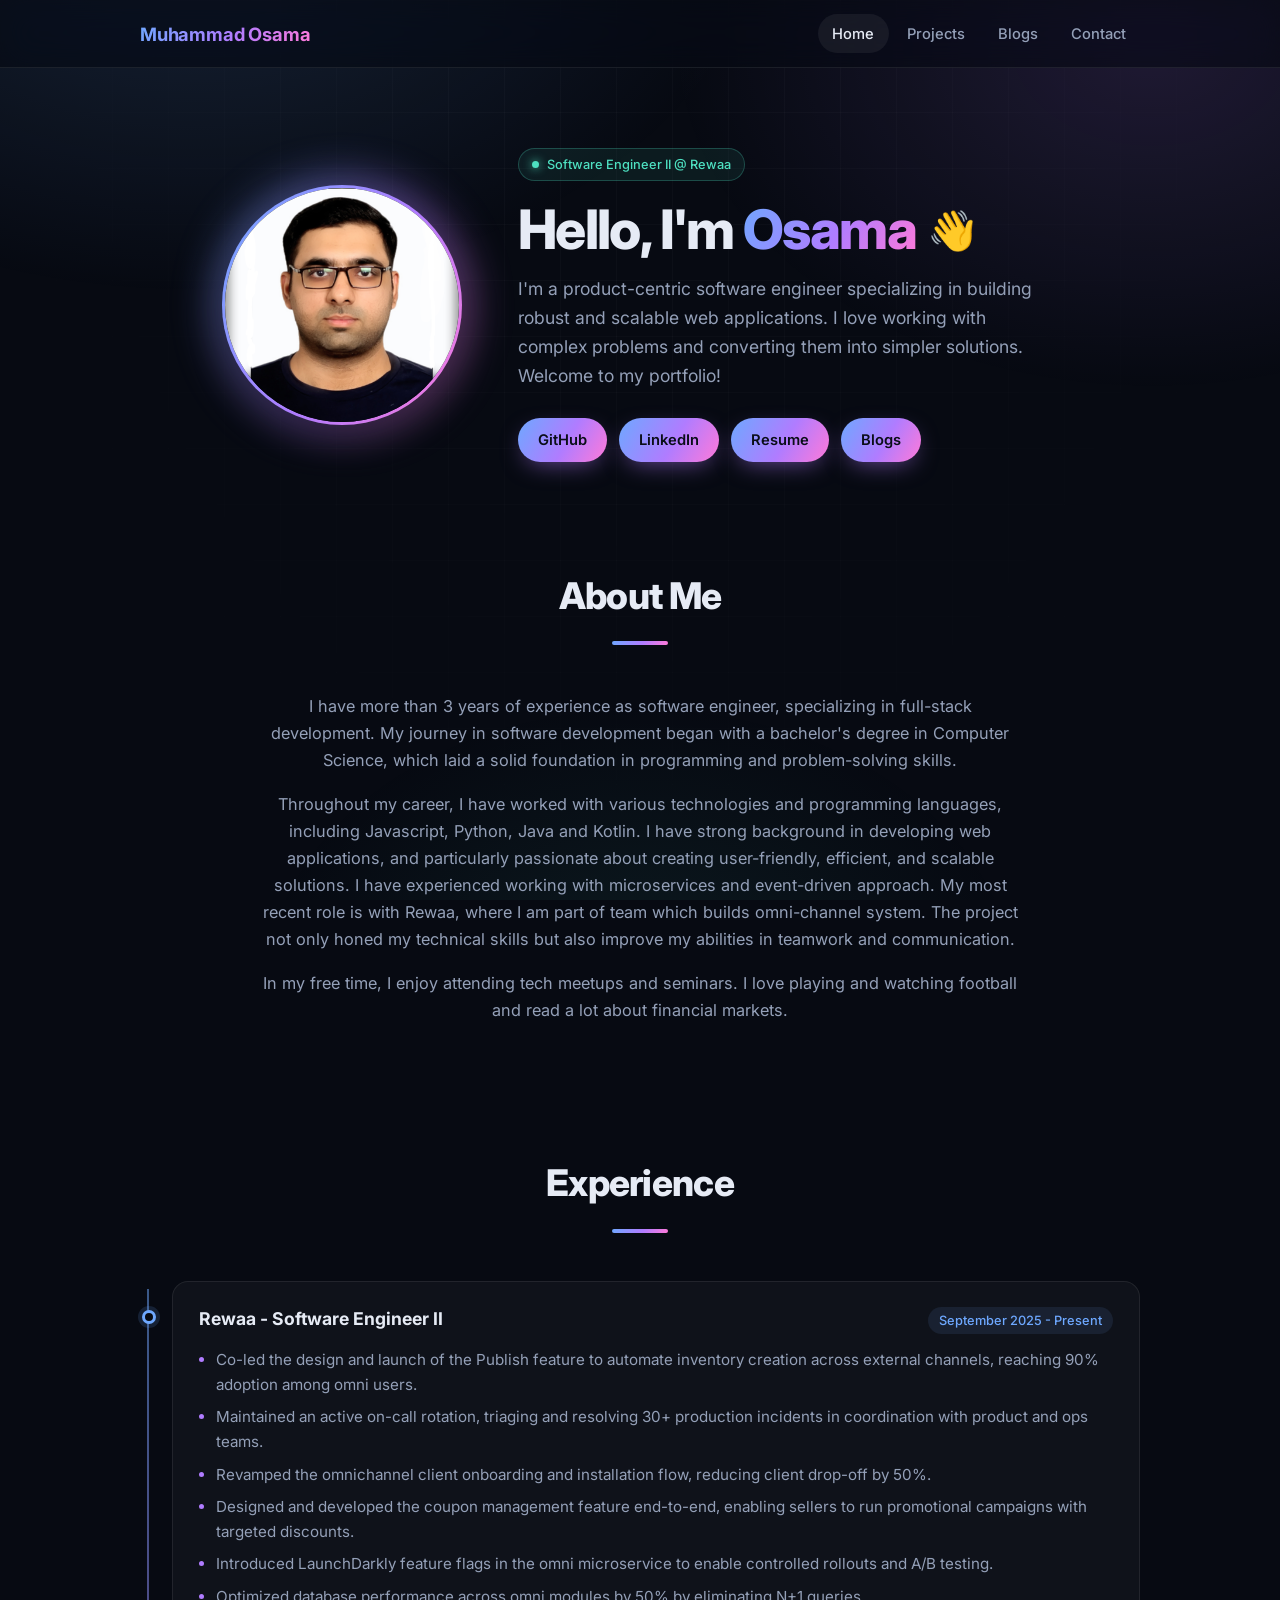
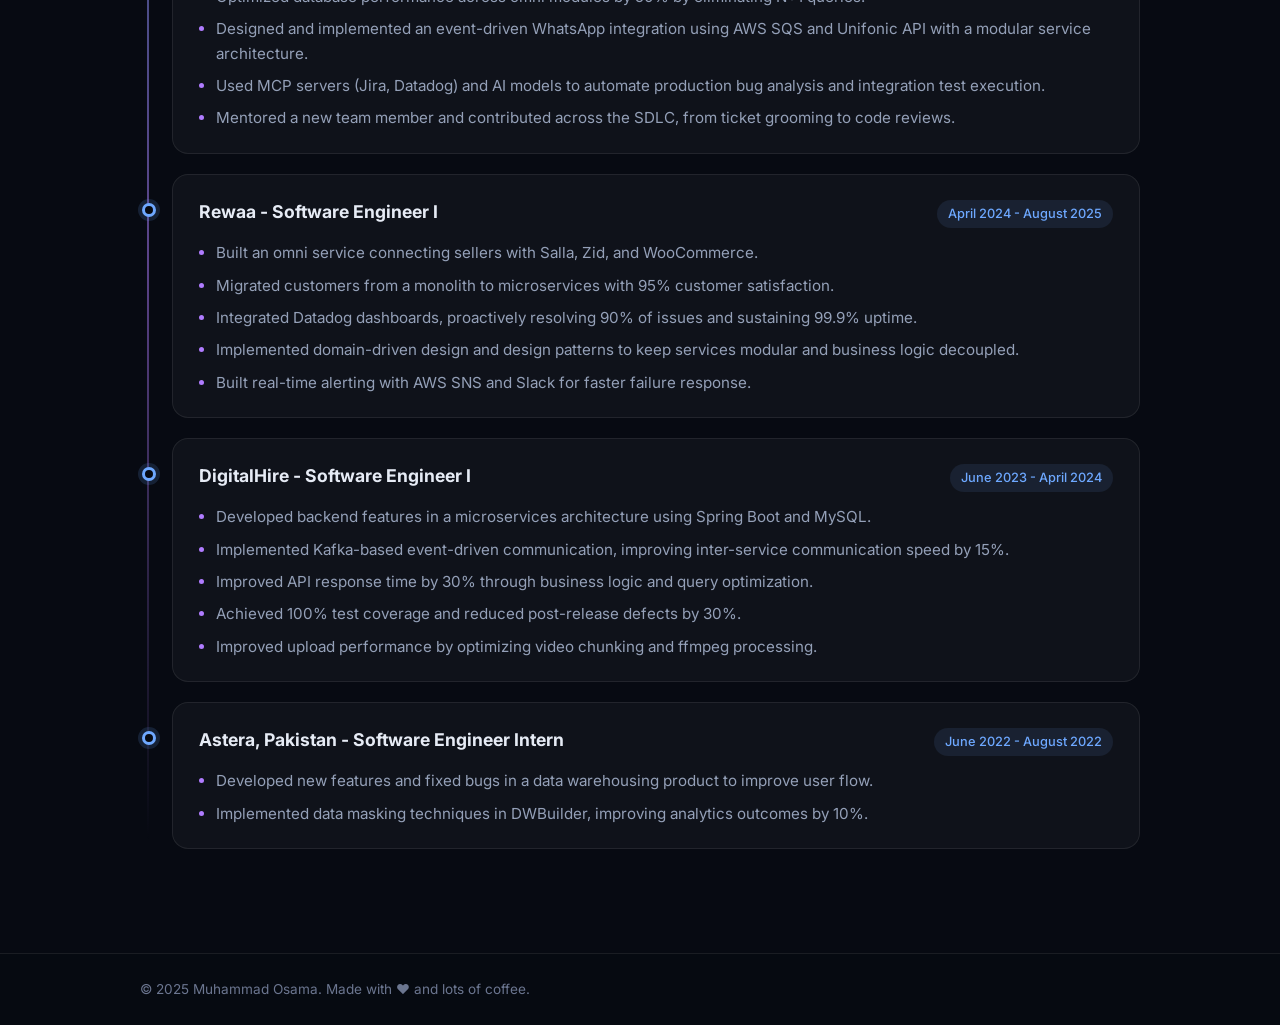
==== commit 75b24139: "update CV and experience details Co-Authored-By: Claude Sonnet 5.5 <noreply@anthropic.com>" ====
--- a/docs/index.html
+++ b/docs/index.html
@@ -107,10 +107,15 @@
             <span>September 2025 - Present</span>
           </div>
           <ul>
+
             <li>Co-led the design and launch of the Publish feature to automate inventory creation across external channels, reaching 90% adoption among omni users.</li>
+            <li>Maintained an active on-call rotation, triaging and resolving 30+ production incidents in coordination with product and ops teams.</li>
+            <li>Revamped the omnichannel client onboarding and installation flow, reducing client drop-off by 50%.</li>
+            <li>Designed and developed the coupon management feature end-to-end, enabling sellers to run promotional campaigns with targeted discounts.</li>
             <li>Introduced LaunchDarkly feature flags in the omni microservice to enable controlled rollouts and A/B testing.</li>
-            <li>Reduced support tickets by 20% by improving logs with clearer and more actionable error messages.</li>
+            <li>Optimized database performance across omni modules by 50% by eliminating N+1 queries.</li>
             <li>Designed and implemented an event-driven WhatsApp integration using AWS SQS and Unifonic API with a modular service architecture.</li>
+            <li>Used MCP servers (Jira, Datadog) and AI models to automate production bug analysis and integration test execution.</li>
             <li>Mentored a new team member and contributed across the SDLC, from ticket grooming to code reviews.</li>
           </ul>
         </article>
@@ -122,8 +127,7 @@
           </div>
           <ul>
             <li>Built an omni service connecting sellers with Salla, Zid, and WooCommerce.</li>
-            <li>Delivered and maintained scalable microservices with Docker and AWS.</li>
-            <li>Migrated customers from a monolith to microservices with 95% customer satisfaction.</li>
+                        <li>Migrated customers from a monolith to microservices with 95% customer satisfaction.</li>
             <li>Integrated Datadog dashboards, proactively resolving 90% of issues and sustaining 99.9% uptime.</li>
             <li>Implemented domain-driven design and design patterns to keep services modular and business logic decoupled.</li>
             <li>Built real-time alerting with AWS SNS and Slack for faster failure response.</li>
